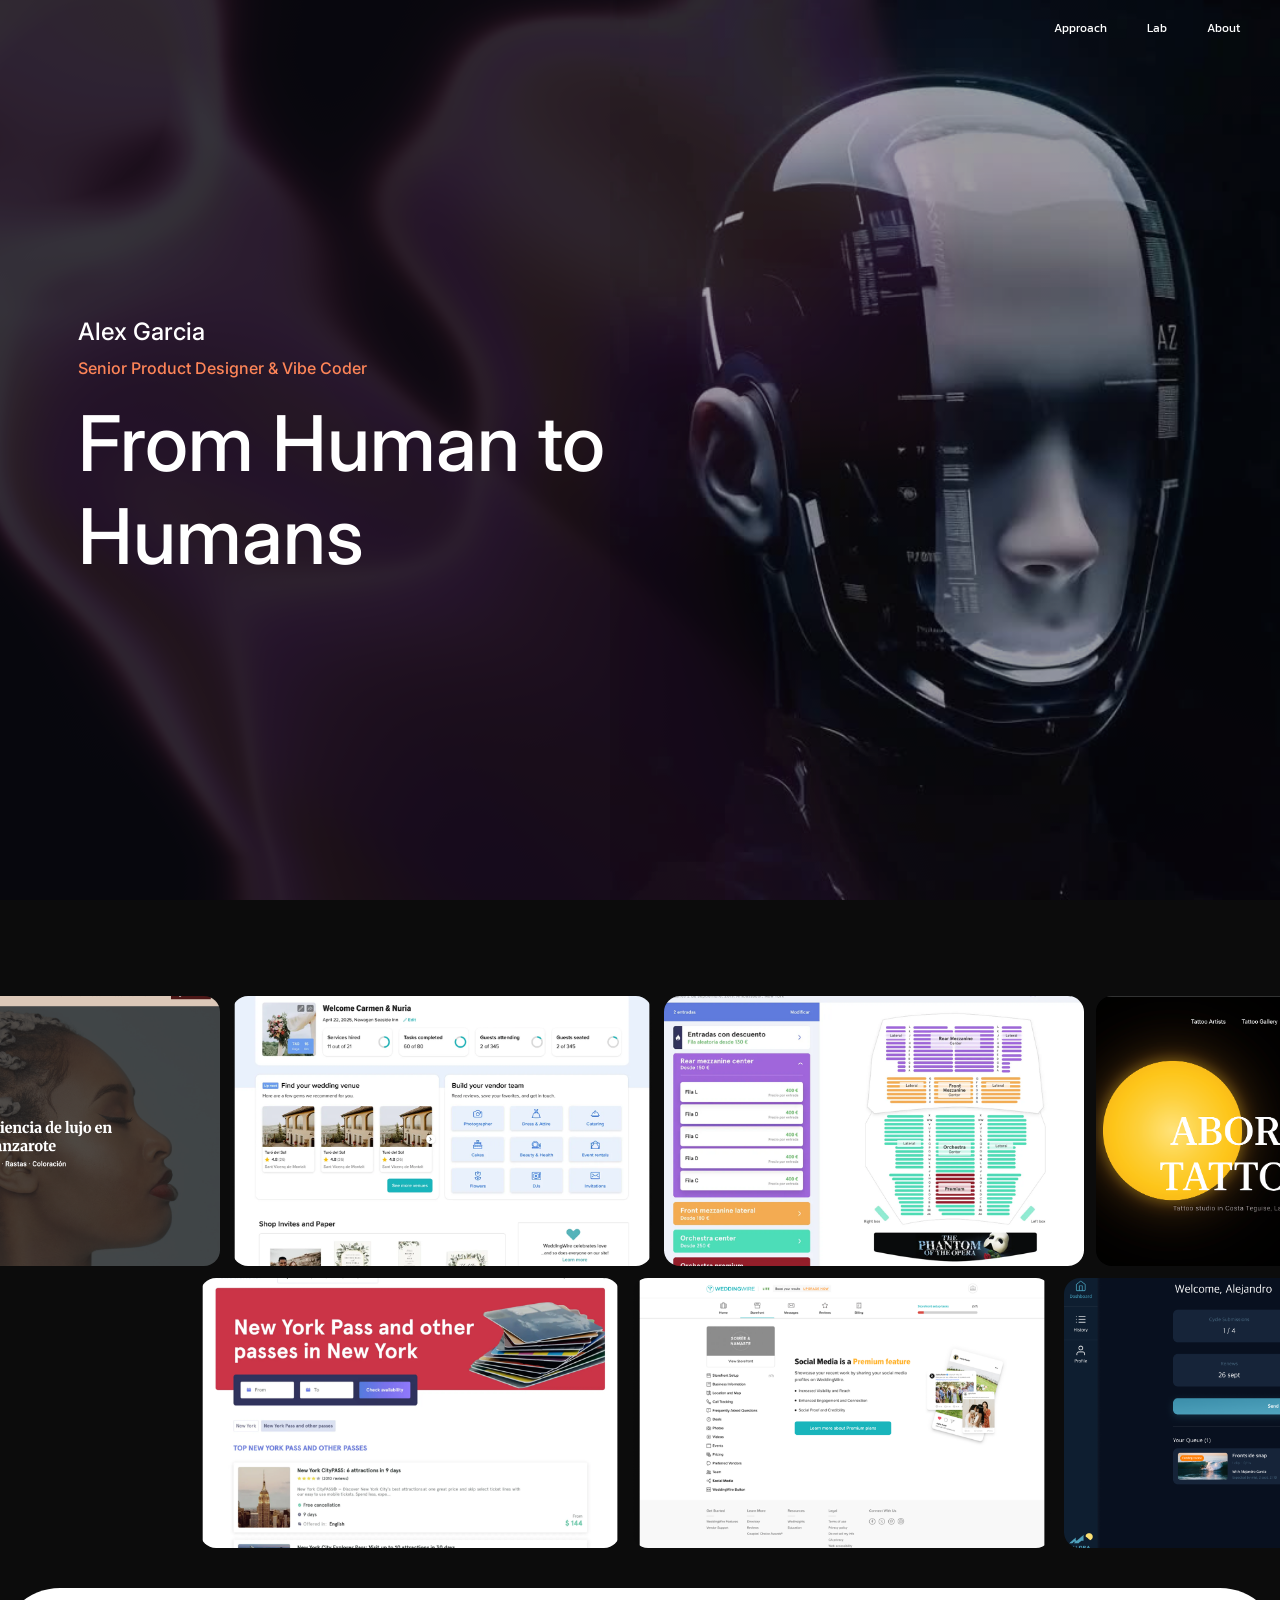
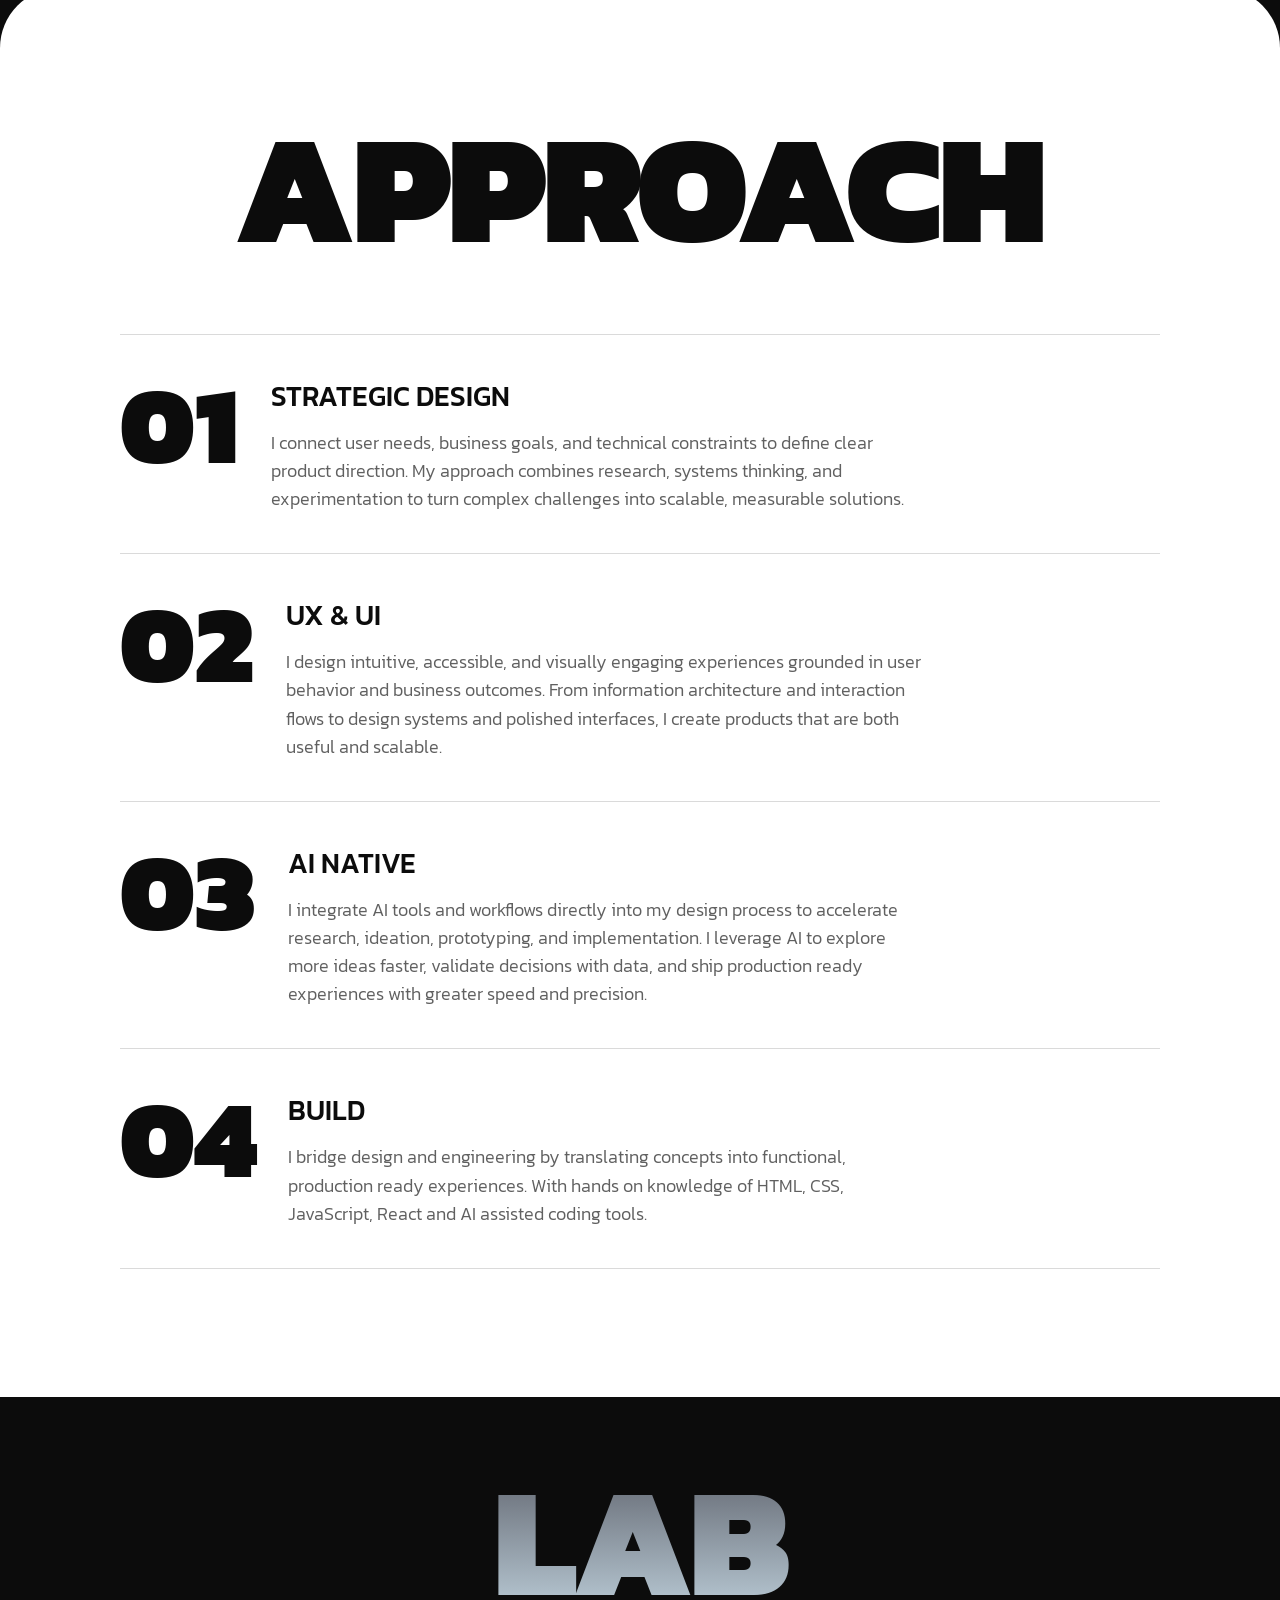
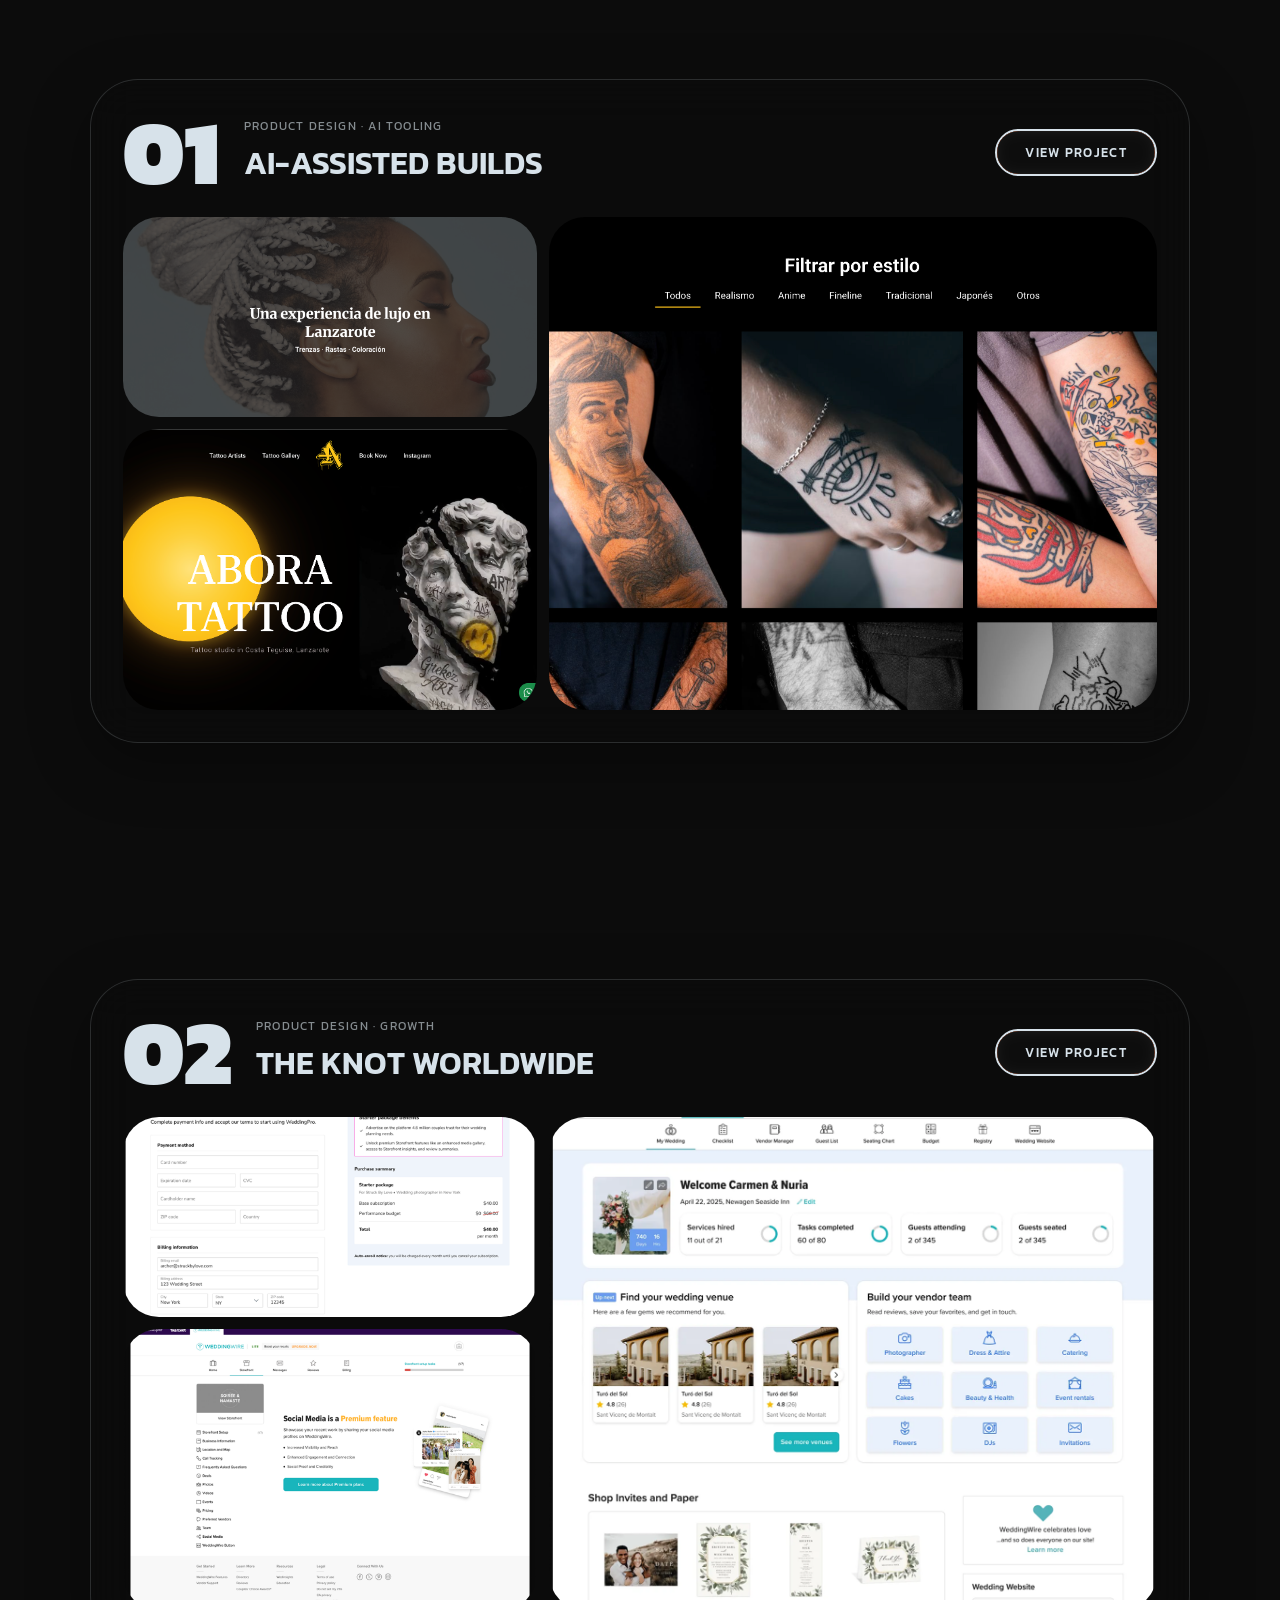
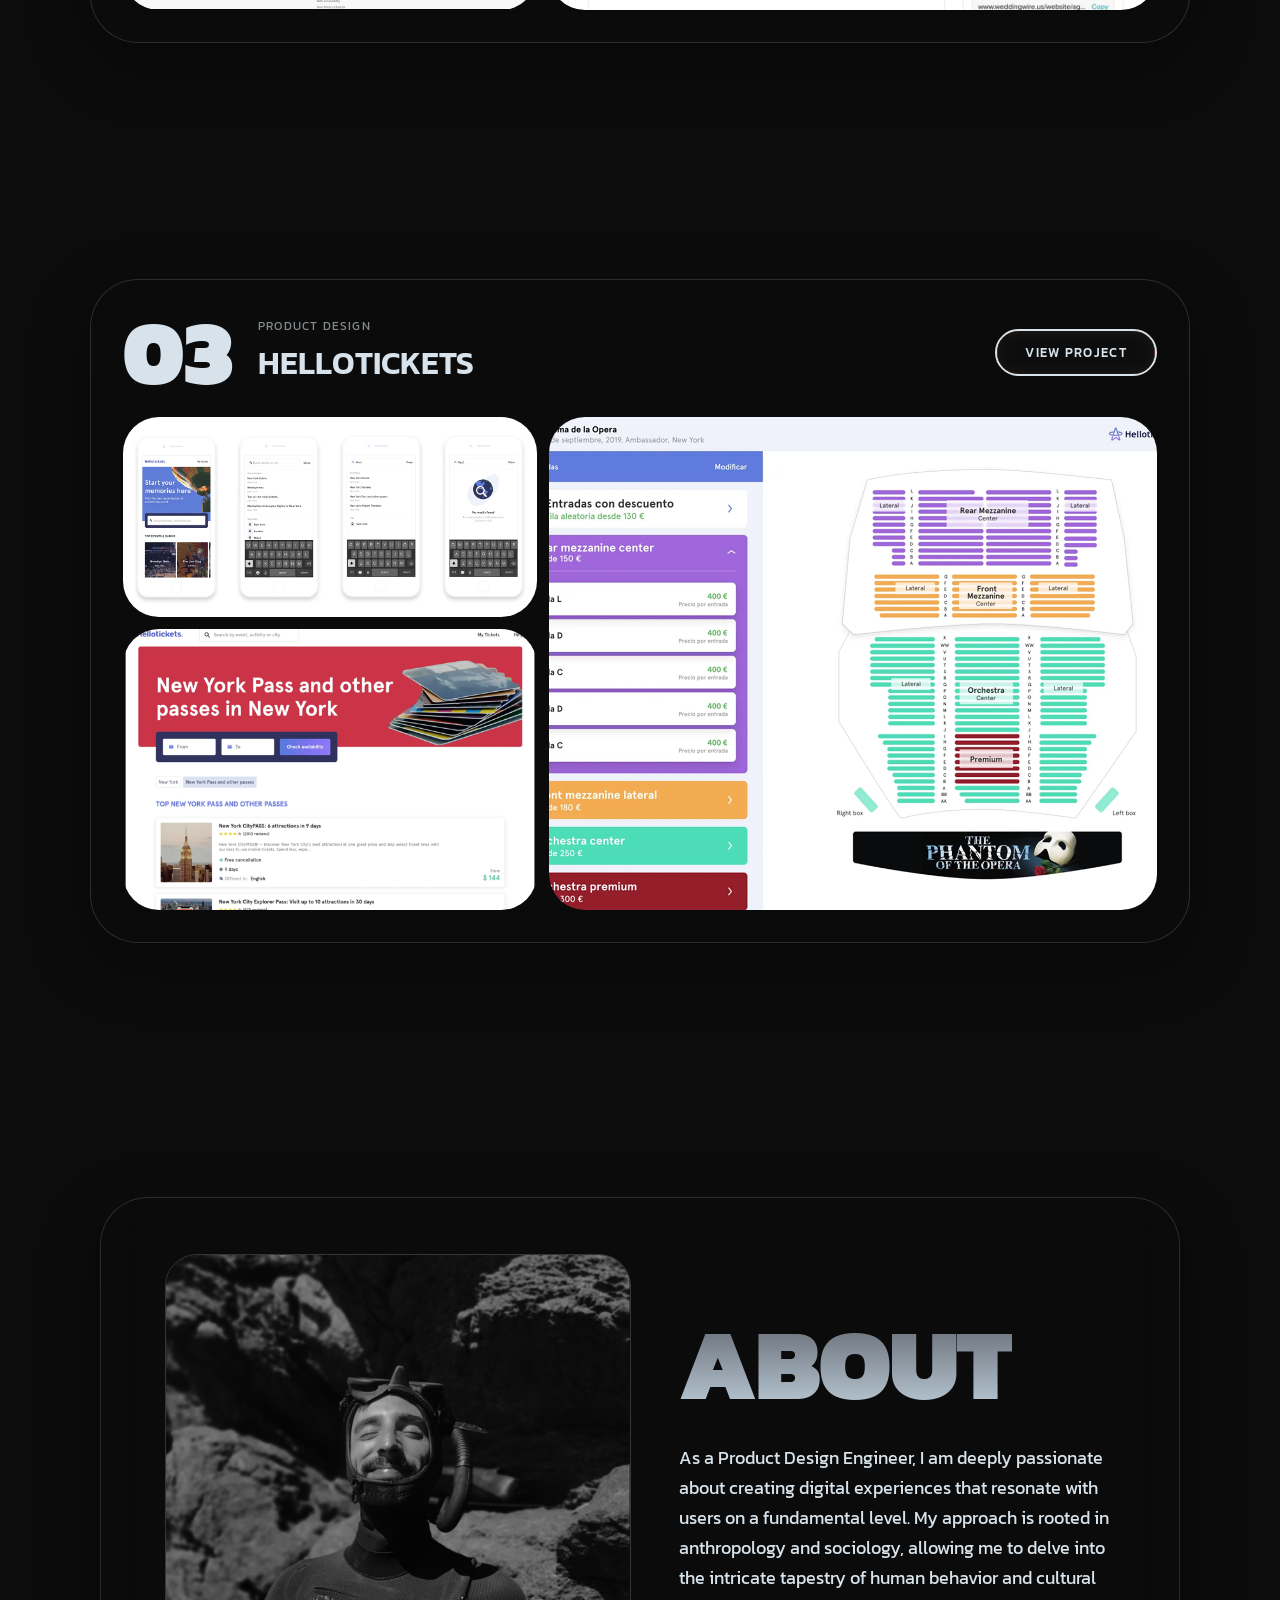
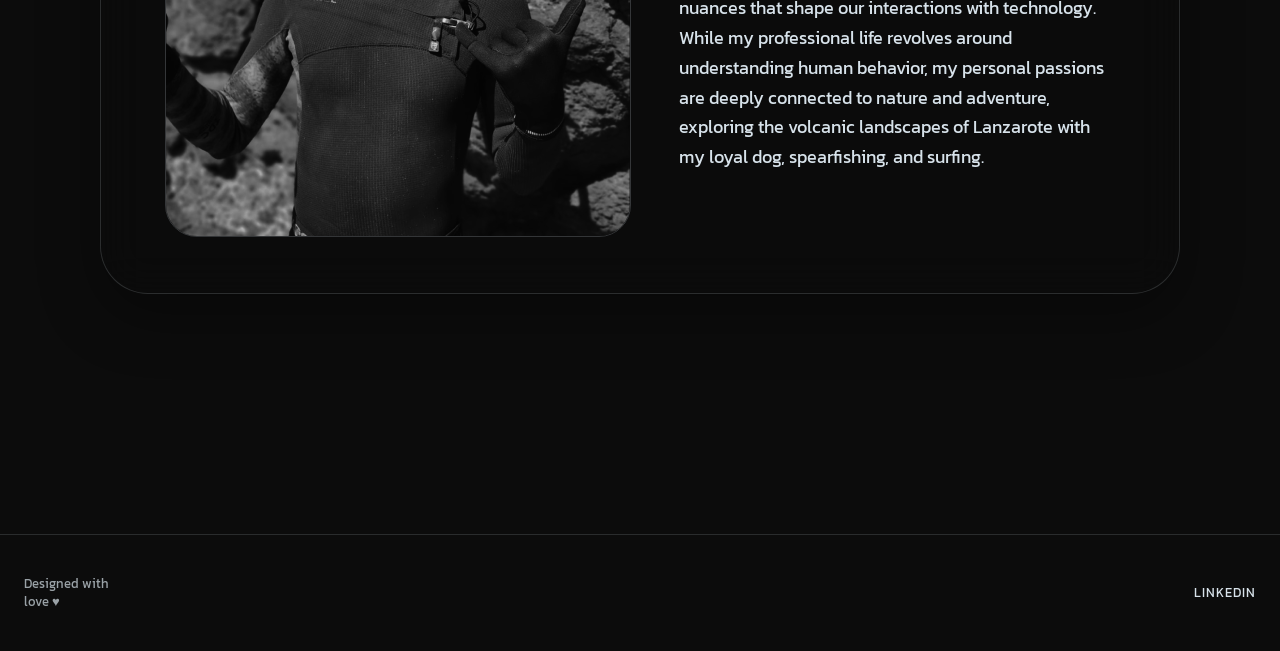
==== index.html @ 9b32d2a9 "Swap Alora dashboard image on AI-assisted builds Lab card The "AI-assisted builds" stacking card on " ====
<html>
  <head>
    <meta charset="UTF-8">
    <title>Portfolio Alex</title>
    <link rel="stylesheet" href="./css/style.css">
  </head>
  <body>
    <div id="particles-container" class="particles-container"></div>

    <nav class="nav-bar">
      <ul class="nav-bar-ul">
        <li><a href="#approach">Approach</a></li>
        <li><a href="#lab">Lab</a></li>
        <li><a href="#schedule">About</a></li>
      </ul>
    </nav>

    <header class="header">
      <div class="header-content">
        <h3 class="header-name">Alex Garcia</h3>
        <h3 class="header-role">Senior Product Designer & Vibe Coder</h3>
        <h1>From Human to Humans</h1>
      </div>
      <div class="header-visual">
        <video class="header-visual-video" muted playsinline preload="auto" fetchpriority="high" poster="./video/header-cursor-poster.jpg">
          <source src="./video/header-cursor-video.mp4" type="video/mp4">
        </video>
      </div>
      <div id="header-waves" class="header-waves"></div>
    </header>

    <!-- ============================================================
         Marquee — real project screenshots, scroll-driven
         ============================================================ -->
    <section class="pv-marquee">
      <div class="pv-marquee-row" data-marquee="right">
        <div class="pv-marquee-tile"><img src="./img/ai-trenzas-kg.png" alt="AI-assisted builds — Trenzas KG" loading="lazy"></div>
        <div class="pv-marquee-tile"><img src="./img/tkw-weddingwire-dashboard.png" alt="The Knot Worldwide — WeddingWire dashboard" loading="lazy"></div>
        <div class="pv-marquee-tile"><img src="./img/ht-seat-map.png" alt="Hellotickets — seat map" loading="lazy"></div>
        <div class="pv-marquee-tile"><img src="./img/ai-abora-tattoo.png" alt="AI-assisted builds — Abora Tattoo" loading="lazy"></div>
        <div class="pv-marquee-tile"><img src="./img/tkw-weddingpro-checkout.png" alt="The Knot Worldwide — WeddingPro checkout" loading="lazy"></div>
        <div class="pv-marquee-tile"><img src="./img/ht-app-search-flow.png" alt="Hellotickets — app search flow" loading="lazy"></div>
        <div class="pv-marquee-tile"><img src="./img/ai-alora-dashboard.png" alt="AI-assisted builds — Alora dashboard" loading="lazy"></div>
        <div class="pv-marquee-tile"><img src="./img/tkw-weddingwire-storefront.png" alt="The Knot Worldwide — WeddingWire storefront" loading="lazy"></div>
        <div class="pv-marquee-tile"><img src="./img/ht-ny-pass-page.png" alt="Hellotickets — New York Pass page" loading="lazy"></div>
        <div class="pv-marquee-tile"><img src="./img/ai-trenzas-kg.png" alt="AI-assisted builds — Trenzas KG" loading="lazy"></div>
        <div class="pv-marquee-tile"><img src="./img/tkw-weddingwire-dashboard.png" alt="The Knot Worldwide — WeddingWire dashboard" loading="lazy"></div>
        <div class="pv-marquee-tile"><img src="./img/ht-seat-map.png" alt="Hellotickets — seat map" loading="lazy"></div>
        <div class="pv-marquee-tile"><img src="./img/ai-abora-tattoo.png" alt="AI-assisted builds — Abora Tattoo" loading="lazy"></div>
        <div class="pv-marquee-tile"><img src="./img/tkw-weddingpro-checkout.png" alt="The Knot Worldwide — WeddingPro checkout" loading="lazy"></div>
        <div class="pv-marquee-tile"><img src="./img/ht-app-search-flow.png" alt="Hellotickets — app search flow" loading="lazy"></div>
        <div class="pv-marquee-tile"><img src="./img/ai-alora-dashboard.png" alt="AI-assisted builds — Alora dashboard" loading="lazy"></div>
        <div class="pv-marquee-tile"><img src="./img/tkw-weddingwire-storefront.png" alt="The Knot Worldwide — WeddingWire storefront" loading="lazy"></div>
        <div class="pv-marquee-tile"><img src="./img/ht-ny-pass-page.png" alt="Hellotickets — New York Pass page" loading="lazy"></div>
      </div>

      <div class="pv-marquee-row" data-marquee="left">
        <div class="pv-marquee-tile"><img src="./img/ht-ny-pass-page.png" alt="Hellotickets — New York Pass page" loading="lazy"></div>
        <div class="pv-marquee-tile"><img src="./img/tkw-weddingwire-storefront.png" alt="The Knot Worldwide — WeddingWire storefront" loading="lazy"></div>
        <div class="pv-marquee-tile"><img src="./img/ai-alora-dashboard.png" alt="AI-assisted builds — Alora dashboard" loading="lazy"></div>
        <div class="pv-marquee-tile"><img src="./img/ht-app-search-flow.png" alt="Hellotickets — app search flow" loading="lazy"></div>
        <div class="pv-marquee-tile"><img src="./img/tkw-weddingpro-checkout.png" alt="The Knot Worldwide — WeddingPro checkout" loading="lazy"></div>
        <div class="pv-marquee-tile"><img src="./img/ai-abora-tattoo.png" alt="AI-assisted builds — Abora Tattoo" loading="lazy"></div>
        <div class="pv-marquee-tile"><img src="./img/ht-seat-map.png" alt="Hellotickets — seat map" loading="lazy"></div>
        <div class="pv-marquee-tile"><img src="./img/tkw-weddingwire-dashboard.png" alt="The Knot Worldwide — WeddingWire dashboard" loading="lazy"></div>
        <div class="pv-marquee-tile"><img src="./img/ai-trenzas-kg.png" alt="AI-assisted builds — Trenzas KG" loading="lazy"></div>
        <div class="pv-marquee-tile"><img src="./img/ht-ny-pass-page.png" alt="Hellotickets — New York Pass page" loading="lazy"></div>
        <div class="pv-marquee-tile"><img src="./img/tkw-weddingwire-storefront.png" alt="The Knot Worldwide — WeddingWire storefront" loading="lazy"></div>
        <div class="pv-marquee-tile"><img src="./img/ai-alora-dashboard.png" alt="AI-assisted builds — Alora dashboard" loading="lazy"></div>
        <div class="pv-marquee-tile"><img src="./img/ht-app-search-flow.png" alt="Hellotickets — app search flow" loading="lazy"></div>
        <div class="pv-marquee-tile"><img src="./img/tkw-weddingpro-checkout.png" alt="The Knot Worldwide — WeddingPro checkout" loading="lazy"></div>
        <div class="pv-marquee-tile"><img src="./img/ai-abora-tattoo.png" alt="AI-assisted builds — Abora Tattoo" loading="lazy"></div>
        <div class="pv-marquee-tile"><img src="./img/ht-seat-map.png" alt="Hellotickets — seat map" loading="lazy"></div>
        <div class="pv-marquee-tile"><img src="./img/tkw-weddingwire-dashboard.png" alt="The Knot Worldwide — WeddingWire dashboard" loading="lazy"></div>
        <div class="pv-marquee-tile"><img src="./img/ai-trenzas-kg.png" alt="AI-assisted builds — Trenzas KG" loading="lazy"></div>
      </div>
    </section>

    <!-- ============================================================
         Services — Approach, reformatted
         ============================================================ -->
    <section id="approach" class="pv-services">
      <h2 class="pv-services-heading pv-reveal">Approach</h2>

      <div class="pv-services-list">
        <div class="pv-service-item pv-reveal" style="--pv-delay:0s">
          <span class="pv-service-number">01</span>
          <div class="pv-service-body">
            <h3>Strategic design</h3>
            <p>I connect user needs, business goals, and technical constraints to define clear product direction. My approach combines research, systems thinking, and experimentation to turn complex challenges into scalable, measurable solutions.</p>
          </div>
        </div>

        <div class="pv-service-item pv-reveal" style="--pv-delay:0.1s">
          <span class="pv-service-number">02</span>
          <div class="pv-service-body">
            <h3>UX &amp; UI</h3>
            <p>I design intuitive, accessible, and visually engaging experiences grounded in user behavior and business outcomes. From information architecture and interaction flows to design systems and polished interfaces, I create products that are both useful and scalable.</p>
          </div>
        </div>

        <div class="pv-service-item pv-reveal" style="--pv-delay:0.2s">
          <span class="pv-service-number">03</span>
          <div class="pv-service-body">
            <h3>AI native</h3>
            <p>I integrate AI tools and workflows directly into my design process to accelerate research, ideation, prototyping, and implementation. I leverage AI to explore more ideas faster, validate decisions with data, and ship production ready experiences with greater speed and precision.</p>
          </div>
        </div>

        <div class="pv-service-item pv-reveal" style="--pv-delay:0.3s">
          <span class="pv-service-number">04</span>
          <div class="pv-service-body">
            <h3>Build</h3>
            <p>I bridge design and engineering by translating concepts into functional, production ready experiences. With hands on knowledge of HTML, CSS, JavaScript, React and AI assisted coding tools.</p>
          </div>
        </div>
      </div>
    </section>

    <!-- ============================================================
         Projects — Lab, sticky stacking cards
         ============================================================ -->
    <section id="lab" class="pv-projects">
      <h2 class="pv-projects-heading pv-reveal">Lab</h2>

      <div class="pv-stack">
        <div class="pv-stack-wrap">
          <div class="pv-stack-card">
            <div class="pv-stack-top">
              <span class="pv-stack-number">01</span>
              <div class="pv-stack-meta">
                <span class="pv-stack-category">Product design · AI tooling</span>
                <h3 class="pv-stack-name">AI-assisted builds</h3>
              </div>
              <a href="./proyecto-ai-assisted-builds.html" class="pv-ghost-btn">View project</a>
            </div>
            <div class="pv-stack-grid">
              <div class="pv-stack-col-1">
                <img src="./img/ai-trenzas-kg.png" alt="Trenzas KG">
                <img src="./img/ai-abora-tattoo.png" alt="Abora Tattoo">
              </div>
              <div class="pv-stack-col-2">
                <img src="./img/ai-abora-gallery-filter.png" alt="Abora Tattoo gallery filter">
              </div>
            </div>
          </div>
        </div>

        <div class="pv-stack-wrap">
          <div class="pv-stack-card">
            <div class="pv-stack-top">
              <span class="pv-stack-number">02</span>
              <div class="pv-stack-meta">
                <span class="pv-stack-category">Product design · Growth</span>
                <h3 class="pv-stack-name">The Knot Worldwide</h3>
              </div>
              <a href="./proyecto-the-knot-worldwide.html" class="pv-ghost-btn">View project</a>
            </div>
            <div class="pv-stack-grid">
              <div class="pv-stack-col-1">
                <img src="./img/tkw-weddingpro-checkout.png" alt="WeddingPro Starter package checkout">
                <img src="./img/tkw-weddingwire-storefront.png" alt="WeddingWire storefront premium upsell">
              </div>
              <div class="pv-stack-col-2">
                <img src="./img/tkw-weddingwire-dashboard.png" alt="WeddingWire couple dashboard">
              </div>
            </div>
          </div>
        </div>

        <div class="pv-stack-wrap">
          <div class="pv-stack-card">
            <div class="pv-stack-top">
              <span class="pv-stack-number">03</span>
              <div class="pv-stack-meta">
                <span class="pv-stack-category">Product design</span>
                <h3 class="pv-stack-name">Hellotickets</h3>
              </div>
              <a href="#" class="pv-ghost-btn">View project</a>
            </div>
            <div class="pv-stack-grid">
              <div class="pv-stack-col-1">
                <img src="./img/ht-app-search-flow.png" alt="Hellotickets app search flow">
                <img src="./img/ht-ny-pass-page.png" alt="New York Pass and other passes page">
              </div>
              <div class="pv-stack-col-2">
                <img src="./img/ht-seat-map.png" alt="Hellotickets seat map and ticket selection">
              </div>
            </div>
          </div>
        </div>
      </div>
    </section>

    <!-- ============================================================
         About — real bio, restyled
         ============================================================ -->
    <section id="schedule" class="pv-about">
      <div class="pv-about-inner">
        <div class="pv-about-card pv-reveal">
          <div class="pv-about-photo-wrap">
            <img src="./img/alex-about-photo.png" alt="Alex spearfishing off the coast of Lanzarote" class="pv-about-photo">
          </div>

          <div class="pv-about-content">
            <h2 class="pv-about-heading">About</h2>

            <p class="pv-about-text">As a Product Design Engineer, I am deeply passionate about creating digital experiences that resonate with users on a fundamental level. My approach is rooted in anthropology and sociology, allowing me to delve into the intricate tapestry of human behavior and cultural nuances that shape our interactions with technology. While my professional life revolves around understanding human behavior, my personal passions are deeply connected to nature and adventure, exploring the volcanic landscapes of Lanzarote with my loyal dog, spearfishing, and surfing.</p>
          </div>
        </div>
      </div>
    </section>

    <footer class="pv-footer">
      <p class="pv-footer-signature">Designed with<br>love &hearts;</p>
      <a href="#" class="pv-footer-link" target="_blank" rel="noopener noreferrer">Linkedin</a>
    </footer>

    <script src="./js/liquid-film.js"></script>
    <script src="./js/liquid-carve-button.js"></script>
    <script src="./js/header-cursor-video.js"></script>
    <script src="./js/main.js"></script>
  </body>
</html>
---- css/style.css ----
@import url('https://fonts.googleapis.com/css?family=Roboto+Condensed:700|Roboto:100,300,700|Playfair+Display:700,700i');
@import url('https://fonts.googleapis.com/css2?family=Kanit:wght@300;400;500;600;700;800;900&display=swap');
@import url('https://fonts.googleapis.com/css2?family=Inter:wght@400;500;600;700&display=swap');

/* ============================================================
   Base reset
   ============================================================ */
* {
  box-sizing: border-box;
}

body {
  margin: 0;
  background-color: #0C0C0C;
  color: #FFF;
  font-family: 'Kanit', 'Roboto', sans-serif;
}

/* ============================================================
   Shared with the real site: nav bar, header, particles
   (copied as-is so this experiment looks consistent, but lives
   entirely in its own file — editing this never touches the
   real site's css/style.css)
   ============================================================ */
.nav-bar {
  position: fixed;
  top: 0;
  left: 0;
  width: 100%;
  z-index: 10;
  background-color: transparent;
  padding-top: 14px;
  padding-bottom: 14px;
  transition: background-color 0.3s ease, backdrop-filter 0.3s ease;
}

/* Floats transparently over the header; once the page is scrolled
   past the top, main.js adds this class so the bar gets a solid
   (blurred) backing to stay readable over whatever section/content
   is now behind it. */
.nav-bar.is-scrolled {
  background-color: rgba(1, 1, 1, 0.82);
  backdrop-filter: blur(14px);
  -webkit-backdrop-filter: blur(14px);
}

.nav-bar a {
  color: white;
  text-decoration: none;
  font-size: 12px;
  display: inline-block;
  transition: transform 0.2s ease;
}

.nav-bar a:hover {
  transform: scale(1.2);
}

.nav-bar-ul li {
  list-style: none;
  text-align: center;
}

.nav-bar-ul {
  display: flex;
  justify-content: flex-end;
  align-items: center;
  gap: 40px;
  padding-right: 40px;
  margin: 0;
}

/* ------------------------------------------------------------
   Header — matches the Figma reference (node 3359:164, frame
   "Desktop - 37", 1440x1024): a flush, full-height video bleeds
   off the right edge (no card, no border, no radius) and the
   copy block sits absolutely positioned at the frame's exact
   coordinates (left: 78px, vertically centered). The Liquid
   Film shader keeps animating underneath (fixed, z-index -1)
   but stays hidden behind the header's flat background — it's
   still visible once you scroll past the header.
   ------------------------------------------------------------ */
.header {
  position: relative;
  overflow: hidden;
  min-height: 100vh;
  background-color: #03040A;
}

.header-content {
  position: absolute;
  z-index: 3;
  left: 24px;
  top: 50%;
  transform: translateY(-50%);
  width: min(600px, calc(100% - 48px));
}

@media (min-width: 700px) {
  .header-content {
    left: 60px;
    width: min(600px, calc(100% - 120px));
  }
}

@media (min-width: 1100px) {
  .header-content {
    left: 78px;
    width: 600px;
  }
}

.header-name {
  margin: 0;
  font-family: Inter, 'Kanit', sans-serif;
  font-size: 24px;
  font-weight: 500;
  color: #FFF;
}

.header-role {
  margin: 12px 0 0;
  font-family: Inter, 'Kanit', sans-serif;
  font-size: 16px;
  font-weight: 500;
  color: #FE8558;
}

.header h1 {
  margin: 19px 0 0;
  color: #FFF;
  font-family: Inter, 'Kanit', sans-serif;
  font-size: clamp(32px, 6vw, 80px);
  font-weight: 500;
  line-height: normal;
  width: 100%;
}

/* ------------------------------------------------------------
   Header visual: a full-bleed, full-height video whose frame
   scrubs based on cursor position (ported from the Trenzas KG
   header effect). Flush to the top-right corner, no frame —
   its width follows height via the clip's native aspect ratio
   (560:752, same ratio as the Figma placeholder's 762:1024).
   ------------------------------------------------------------ */
.header-visual {
  position: absolute;
  z-index: 1;
  top: 0;
  right: 0;
  height: 100%;
  aspect-ratio: 560 / 752;
  overflow: hidden;
}

@media (max-width: 899px) {
  .header-visual {
    display: none;
  }
}

.header-visual-video {
  width: 100%;
  height: 100%;
  object-fit: cover;
  display: block;
  opacity: 0.6;
}

/* A second, independent Liquid Film instance (same shader, mounted
   again by liquid-film.js — see mount()/boot()), layered ABOVE the
   video but below the header text, dimmed and purely ambient (no
   cursor reactivity, see the `hover: 0` override in liquid-film.js)
   so it can't fight the video's own cursor-scrub effect or hurt
   text legibility. Desktop-only, matching .header-visual's own
   breakpoint — there's no video to layer over below 900px anyway. */
.header-waves {
  position: absolute;
  inset: 0;
  z-index: 2;
  opacity: 0.2;
  mix-blend-mode: screen;
  pointer-events: none;
}

@media (max-width: 899px) {
  .header-waves {
    display: none;
  }
}

.particles-container {
  position: fixed;
  top: 0;
  left: 0;
  width: 100%;
  height: 100%;
  z-index: -1;
  pointer-events: none;
  overflow: hidden;
}

/* ============================================================
   Reveal-on-scroll helper
   ============================================================ */
.pv-reveal {
  opacity: 0;
  transform: translate(var(--pv-x, 0), var(--pv-y, 24px));
  transition: opacity 0.7s cubic-bezier(0.25, 0.1, 0.25, 1), transform 0.7s cubic-bezier(0.25, 0.1, 0.25, 1);
  transition-delay: var(--pv-delay, 0s);
}

.pv-reveal.is-visible {
  opacity: 1;
  transform: translate(0, 0);
}

/* ============================================================
   Marquee section
   ============================================================ */
.pv-marquee {
  background-color: #0C0C0C;
  padding: 96px 0 40px;
  overflow: hidden;
}

.pv-marquee-row {
  display: flex;
  gap: 12px;
  margin-bottom: 12px;
  will-change: transform;
}

.pv-marquee-row:last-child {
  margin-bottom: 0;
}

.pv-marquee-tile {
  flex: 0 0 auto;
  width: 420px;
  height: 270px;
  border-radius: 16px;
  overflow: hidden;
}

.pv-marquee-tile img {
  width: 100%;
  height: 100%;
  object-fit: cover;
  display: block;
}

@media (max-width: 900px) {
  .pv-marquee-tile {
    width: 260px;
    height: 168px;
  }
}

/* ============================================================
   Services / Approach section
   ============================================================ */
.pv-services {
  background-color: #FFFFFF;
  color: #0C0C0C;
  border-radius: 48px 48px 0 0;
  padding: 100px 24px;
}

@media (min-width: 900px) {
  .pv-services {
    border-radius: 60px 60px 0 0;
    padding: 128px 60px;
  }
}

.pv-services-heading {
  font-weight: 900;
  text-transform: uppercase;
  text-align: center;
  line-height: 0.95;
  letter-spacing: -0.02em;
  font-size: clamp(3rem, 12vw, 160px);
  color: #0C0C0C;
  margin: 0 0 72px;
}

.pv-services-list {
  max-width: 1040px;
  margin: 0 auto;
}

.pv-service-item {
  display: flex;
  align-items: flex-start;
  gap: 32px;
  padding: 40px 0;
  border-top: 1px solid rgba(12, 12, 12, 0.15);
}

.pv-service-item:last-child {
  border-bottom: 1px solid rgba(12, 12, 12, 0.15);
}

.pv-service-number {
  flex: 0 0 auto;
  font-weight: 900;
  line-height: 0.9;
  font-size: clamp(3rem, 10vw, 110px);
  color: #0C0C0C;
}

.pv-service-body h3 {
  margin: 0 0 12px;
  font-weight: 500;
  text-transform: uppercase;
  font-size: clamp(1rem, 2.2vw, 1.8rem);
}

.pv-service-body p {
  margin: 0;
  max-width: 640px;
  font-weight: 300;
  line-height: 1.6;
  font-size: clamp(0.85rem, 1.6vw, 1.1rem);
  opacity: 0.65;
}

@media (max-width: 700px) {
  .pv-service-item { gap: 20px; }
}

/* ============================================================
   Projects / Lab section (sticky stacking cards)
   ============================================================ */
.pv-projects {
  position: relative;
  /* No background-color here (unlike the marquee above it): lets
     the Liquid Film shader (fixed, z-index -1) show through the
     gaps around the sticky stack cards, same technique as the
     About me section. The individual .pv-stack-card cards use the
     same glassmorphism treatment as .pv-about-card, so the shader
     shows through them too while the content stays legible. */
  border-radius: 48px 48px 0 0;
  margin-top: -40px;
  z-index: 2;
  padding: 100px 24px 60px;
}

@media (min-width: 900px) {
  .pv-projects {
    border-radius: 60px 60px 0 0;
    margin-top: -56px;
    padding: 128px 60px 100px;
  }
}

.pv-projects-heading {
  font-weight: 900;
  text-transform: uppercase;
  text-align: center;
  line-height: 0.95;
  letter-spacing: -0.02em;
  font-size: clamp(3rem, 12vw, 160px);
  margin: 0 0 64px;
  background: linear-gradient(180deg, #646973 0%, #BBCCD7 100%);
  -webkit-background-clip: text;
  background-clip: text;
  -webkit-text-fill-color: transparent;
  color: transparent;
}

.pv-stack {
  max-width: 1100px;
  margin: 0 auto;
}

.pv-stack-wrap {
  height: 100vh;
  display: flex;
  align-items: flex-start;
  justify-content: center;
}

.pv-stack-wrap:last-child {
  height: auto;
  padding-bottom: 10vh;
}

.pv-stack-card {
  position: sticky;
  top: 96px;
  width: 100%;
  border-radius: 32px;
  background: rgba(12, 12, 12, 0.38);
  border: 1px solid rgba(215, 226, 234, 0.16);
  backdrop-filter: blur(22px) saturate(140%);
  -webkit-backdrop-filter: blur(22px) saturate(140%);
  box-shadow: 0 20px 60px rgba(0, 0, 0, 0.35);
  padding: 24px;
  will-change: transform;
  transform-origin: top center;
}

@media (min-width: 900px) {
  .pv-stack-card {
    border-radius: 48px;
    padding: 32px;
  }
}

.pv-stack-top {
  display: flex;
  flex-wrap: wrap;
  align-items: center;
  gap: 16px 24px;
  margin-bottom: 24px;
}

.pv-stack-number {
  font-weight: 900;
  line-height: 0.9;
  font-size: clamp(2.5rem, 7vw, 90px);
  color: #D7E2EA;
}

.pv-stack-meta {
  flex: 1 1 auto;
  min-width: 160px;
}

.pv-stack-category {
  display: block;
  color: rgba(215, 226, 234, 0.6);
  text-transform: uppercase;
  letter-spacing: 0.1em;
  font-size: 12px;
  margin-bottom: 4px;
}

.pv-stack-name {
  margin: 0;
  color: #D7E2EA;
  font-weight: 600;
  text-transform: uppercase;
  font-size: clamp(1.2rem, 3vw, 2rem);
}

.pv-ghost-btn {
  flex: 0 0 auto;
  display: inline-flex;
  align-items: center;
  position: relative;
  overflow: hidden;
  border: 2px solid #D7E2EA;
  border-radius: 999px;
  color: #D7E2EA;
  text-decoration: none;
  text-transform: uppercase;
  letter-spacing: 0.1em;
  font-weight: 500;
  font-size: 13px;
  padding: 12px 28px;
}

/* Hover is now handled by liquid-carve-button.js (an orange "liquid"
   blob that carves through the pill, chasing the cursor), which
   replaces the old flat background-color hover wash. */

.pv-stack-grid {
  display: flex;
  gap: 12px;
}

.pv-stack-col-1 {
  flex: 0 0 40%;
  display: flex;
  flex-direction: column;
  gap: 12px;
}

.pv-stack-col-2 {
  flex: 1 1 60%;
}

.pv-stack-grid img {
  width: 100%;
  display: block;
  object-fit: cover;
  border-radius: 24px;
}

@media (min-width: 900px) {
  .pv-stack-grid img { border-radius: 36px; }
}

.pv-stack-col-1 img:first-child {
  height: clamp(110px, 16vw, 200px);
}

.pv-stack-col-1 img:last-child {
  height: clamp(140px, 22vw, 290px);
}

.pv-stack-col-2 img {
  /* Match col-1's actual rendered height (two stacked images + gap)
     explicitly, instead of height:100%. height:100% against an
     indefinite flex-item parent falls back to the image's own
     intrinsic aspect ratio, so a "squarer" screenshot inflates the
     whole row and leaves a gap under col-1's fixed-height images. */
  height: calc(clamp(110px, 16vw, 200px) + clamp(140px, 22vw, 290px) + 12px);
}

@media (max-width: 700px) {
  .pv-stack-grid { flex-direction: column; }
  .pv-stack-col-1 { flex-direction: row; }
  .pv-stack-col-2 img { height: auto; min-height: 220px; }
}

/* ============================================================
   About section
   ============================================================ */
.pv-about {
  /* No background-color here on purpose: the fixed, full-viewport
     #particles-container (z-index:-1) sits behind every section, so
     leaving this transparent lets the same particle animation used
     in the header show through here too, instead of the 4 static
     "blob" decorations this section used to paint over it. */
  position: relative;
  min-height: 100vh;
  display: flex;
  flex-direction: column;
  align-items: center;
  /* Centered (was flex-start + a sticky inner wrap pinned near the
     top): the card now simply sits in the middle of the space
     between the Lab section above and the footer below, instead of
     being pinned to a fixed scroll offset. */
  justify-content: center;
  text-align: center;
  /* Extra bottom padding so the card sits with noticeably more
     breathing room above the footer than above (it's no longer
     perfectly centered — more weight toward the top). */
  padding: 64px 24px 240px;
  overflow: hidden;
}

.pv-about-inner {
  width: 100%;
  display: flex;
  flex-direction: column;
  align-items: center;
  text-align: center;
}

/* Glassmorphism card: a translucent, blurred panel that sits over
   the Liquid Film background so the animation stays visible (and
   keeps drifting) through it, while the blur + subtle dark tint
   keep the text readable on top of it. */
.pv-about-card {
  position: relative;
  width: 100%;
  max-width: 760px;
  display: flex;
  flex-direction: column;
  align-items: center;
  gap: 32px;
  padding: 40px 28px;
  border-radius: 32px;
  background: rgba(12, 12, 12, 0.38);
  border: 1px solid rgba(215, 226, 234, 0.16);
  backdrop-filter: blur(22px) saturate(140%);
  -webkit-backdrop-filter: blur(22px) saturate(140%);
  box-shadow: 0 20px 60px rgba(0, 0, 0, 0.35);
}

@media (min-width: 700px) {
  .pv-about-card {
    max-width: 900px;
    padding: 48px;
  }
}

@media (min-width: 900px) {
  .pv-about-card {
    padding: 56px 64px;
    border-radius: 48px;
  }
}

/* Only from here is there reliably enough width for the photo to
   stretch to the full height of the title+text column and keep its
   4:5 aspect ratio without squeezing the text into a narrow column
   (verified: breaks below ~1100px). */
@media (min-width: 1100px) {
  .pv-about-card {
    max-width: 1080px;
    flex-direction: row;
    align-items: stretch;
    text-align: left;
    gap: 48px;
  }
}

.pv-about-photo-wrap {
  flex: 0 0 auto;
  width: 160px;
  aspect-ratio: 4 / 5;
  border-radius: 24px;
  overflow: hidden;
  border: 1px solid rgba(215, 226, 234, 0.2);
}

@media (min-width: 700px) {
  .pv-about-photo-wrap {
    width: 220px;
    border-radius: 32px;
  }
}

@media (min-width: 1100px) {
  .pv-about-photo-wrap {
    /* No fixed width here: the flex item stretches to the height
       of the title+text column (sibling), and aspect-ratio (4/5,
       set in the base rule above) derives the width from that
       height, so the photo stays proportional at any text length. */
    width: auto;
    height: auto;
  }
}

.pv-about-photo {
  width: 100%;
  height: 100%;
  object-fit: cover;
  display: block;
}

.pv-about-content {
  display: flex;
  flex-direction: column;
  align-items: center;
  /* Centers the heading+paragraph block vertically within its own
     box. In the stacked mobile/tablet layout this box is exactly
     as tall as its content, so it's a no-op there; in the 1100px+
     row layout the box is stretched to match the photo's height,
     so this is what actually centers the text against the photo. */
  justify-content: center;
  text-align: center;
  min-width: 0;
}

@media (min-width: 700px) {
  .pv-about-content {
    align-items: flex-start;
    text-align: left;
  }
}

.pv-about-heading {
  font-weight: 900;
  text-transform: uppercase;
  line-height: 0.95;
  letter-spacing: -0.02em;
  font-size: clamp(2.25rem, 8vw, 100px);
  margin: 0 0 32px;
  background: linear-gradient(180deg, #646973 0%, #BBCCD7 100%);
  -webkit-background-clip: text;
  background-clip: text;
  -webkit-text-fill-color: transparent;
  color: transparent;
}

.pv-about-text {
  max-width: 460px;
  width: 100%;
  color: #D7E2EA;
  font-weight: 400;
  line-height: 1.7;
  font-size: clamp(0.85rem, 1.6vw, 1.1rem);
  margin: 0;
}

.pv-contact-btn {
  display: inline-block;
  border-radius: 999px;
  padding: 16px 44px;
  background: linear-gradient(123deg, #18011F 7%, #B600A8 37%, #7621B0 72%, #BE4C00 100%);
  box-shadow: 0 4px 4px rgba(181, 1, 167, 0.25), 4px 4px 12px #7721B1 inset;
  outline: 2px solid #fff;
  outline-offset: -3px;
  color: #fff;
  font-family: 'Kanit', sans-serif;
  font-weight: 500;
  text-transform: uppercase;
  letter-spacing: 0.12em;
  font-size: 13px;
  text-decoration: none;
  transition: transform 0.2s ease, opacity 0.2s ease;
}

.pv-contact-btn:hover {
  transform: scale(1.04);
  opacity: 0.92;
}

/* ============================================================
   Footer
   ============================================================ */
.pv-footer {
  background-color: #0C0C0C;
  display: flex;
  align-items: center;
  justify-content: space-between;
  padding: 40px 24px;
  border-top: 1px solid rgba(215, 226, 234, 0.15);
}

.pv-footer-signature {
  margin: 0;
  font-size: 13px;
  line-height: 1.4;
  color: rgba(215, 226, 234, 0.7);
}

.pv-footer-link {
  color: #D7E2EA;
  text-decoration: none;
  font-size: 13px;
  text-transform: uppercase;
  letter-spacing: 0.08em;
}

.pv-footer-link:hover {
  text-decoration: underline;
}


/* ============================================================
   Project detail page (shared styles for every
   proyecto-*.html case study)
   ============================================================ */
.project-page {
  max-width: 1200px;
  margin: 0 auto;
  padding: 40px 60px 0;
  position: relative;
  z-index: 2;
}

.project-intro {
  max-width: 760px;
  margin: 40px 0 60px;
  font-family: 'Roboto', sans-serif;
  font-size: 32px;
  font-weight: 700;
  line-height: 1.3em;
  color: #FFF;
}

.project-hero {
  display: block;
  width: 100%;
  aspect-ratio: 3 / 1;
  object-fit: cover;
  border-radius: 24px;
  margin-bottom: 80px;
}

.placeholder-image {
  display: flex;
  align-items: center;
  justify-content: center;
  background: repeating-linear-gradient(
    135deg,
    rgba(255, 255, 255, 0.04),
    rgba(255, 255, 255, 0.04) 10px,
    rgba(255, 255, 255, 0.08) 10px,
    rgba(255, 255, 255, 0.08) 20px
  );
  border: 1px dashed rgba(255, 255, 255, 0.25);
  color: rgba(255, 255, 255, 0.5);
  font-size: 13px;
  text-align: center;
  padding: 12px;
}

.project-grid {
  display: grid;
  grid-template-columns: 1fr 1fr;
  gap: 100px 80px;
  margin-bottom: 100px;
}

.project-item {
  box-sizing: border-box;
  padding: 0;
  text-align: left;
}

.project-item-eyebrow {
  display: block;
  font-size: 13px;
  font-weight: 300;
  color: rgba(255, 255, 255, 0.5);
  margin-bottom: 8px;
}

.project-item-title {
  margin: 0 0 12px;
  font-size: 24px;
  font-weight: 700;
  color: #FFF;
}

.project-item-desc {
  margin: 0 0 24px;
  min-height: 4.8em;
  font-size: 14px;
  font-weight: 300;
  line-height: 1.6em;
  color: rgba(255, 255, 255, 0.7);
}

.project-item-preview {
  display: block;
  width: 100%;
  aspect-ratio: 1.5 / 1;
  object-fit: cover;
  border-radius: 16px;
  margin-bottom: 16px;
}

.project-item-more {
  display: block;
  text-align: right;
  font-size: 13px;
  font-weight: 700;
  color: #FE8457;
  text-decoration: none;
  transition: transform 0.2s ease;
}

.project-item-more:hover {
  transform: translateX(4px);
}

/* Modal de detalle de sub-proyecto */
.modal-overlay {
  display: none;
  position: fixed;
  inset: 0;
  background: rgba(0, 0, 0, 0.8);
  z-index: 100;
  justify-content: center;
  align-items: flex-start;
  padding: 60px 20px;
  overflow-y: auto;
}

.modal-overlay.is-open {
  display: flex;
}

.modal {
  background: #0A0A0A;
  border: 1px solid rgba(255, 255, 255, 0.08);
  border-radius: 24px;
  max-width: 960px;
  width: 100%;
  box-sizing: border-box;
  padding: 48px;
}

.modal-header {
  display: flex;
  justify-content: space-between;
  align-items: flex-start;
  gap: 24px;
}

.modal-title {
  margin: 0 0 8px;
  font-size: 26px;
  font-weight: 700;
  color: #FFF;
  text-align: left;
}

.modal-subtitle {
  margin: 0;
  max-width: 640px;
  font-size: 14px;
  font-weight: 300;
  line-height: 1.6em;
  color: rgba(255, 255, 255, 0.6);
  text-align: left;
}

.modal-close {
  flex-shrink: 0;
  cursor: pointer;
  background: none;
  font-family: inherit;
}

/* Visual style and hover are handled by .pv-ghost-btn and
   liquid-carve-button.js (same outlined pill + orange "liquid"
   blob used by the Lab section's "View project" CTAs), so the
   old flat background-color hover wash lives only in history. */

.modal-meta {
  display: flex;
  flex-wrap: wrap;
  align-items: center;
  gap: 32px;
  margin: 32px 0;
  padding-bottom: 24px;
  border-bottom: 1px solid rgba(255, 255, 255, 0.1);
  text-align: left;
}

.modal-meta-item {
  display: flex;
  flex-direction: column;
  gap: 6px;
}

.modal-meta-label {
  font-size: 11px;
  font-weight: 700;
  letter-spacing: 0.04em;
  text-transform: uppercase;
  color: rgba(255, 255, 255, 0.4);
}

.modal-meta-value {
  font-size: 13px;
  font-weight: 300;
  color: #FFF;
}

.modal-visit-link {
  margin-left: auto;
  font-size: 13px;
  font-weight: 700;
  color: #FE8457;
  text-decoration: none;
  transition: transform 0.2s ease;
}

.modal-visit-link:hover {
  transform: translateX(4px);
}

.modal-impact {
  display: flex;
  flex-wrap: wrap;
  justify-content: flex-start;
  align-items: center;
  gap: 32px;
  background: rgba(255, 255, 255, 0.04);
  border: 1px solid rgba(255, 255, 255, 0.08);
  border-radius: 16px;
  padding: 28px 32px;
  margin-bottom: 40px;
  box-sizing: border-box;
  text-align: left;
}

.modal-impact-text {
  margin: 0;
  flex: 1 1 320px;
  font-size: 14px;
  font-weight: 300;
  line-height: 1.6em;
  color: rgba(255, 255, 255, 0.85);
}

.modal-impact-stats {
  display: flex;
  gap: 40px;
}

.modal-impact-stat {
  display: flex;
  flex-direction: column;
  gap: 4px;
}

.modal-impact-stat-value {
  font-size: 22px;
  font-weight: 700;
  color: #FFF;
}

.modal-impact-stat-label {
  font-size: 11px;
  font-weight: 300;
  color: rgba(255, 255, 255, 0.5);
}

/* Módulo de proceso: explica visualmente un flujo de trabajo paso a paso */
.modal-process {
  background: rgba(255, 255, 255, 0.04);
  border: 1px solid rgba(255, 255, 255, 0.08);
  border-radius: 16px;
  padding: 32px;
  margin-bottom: 40px;
  box-sizing: border-box;
  text-align: left;
}

.modal-process-eyebrow {
  display: block;
  font-size: 11px;
  font-weight: 700;
  letter-spacing: 0.04em;
  text-transform: uppercase;
  color: rgba(255, 255, 255, 0.4);
  margin-bottom: 12px;
}

.modal-process-title {
  margin: 0 0 12px;
  font-size: 19px;
  font-weight: 700;
  color: #FFF;
}

.modal-process-intro {
  margin: 0;
  max-width: 640px;
  font-size: 13px;
  font-weight: 300;
  line-height: 1.6em;
  color: rgba(255, 255, 255, 0.7);
}

.modal-process-flow {
  display: grid;
  grid-template-columns: repeat(4, 1fr);
  gap: 16px;
  margin-top: 28px;
}

.modal-process-step {
  position: relative;
  background: rgba(255, 255, 255, 0.03);
  border: 1px solid rgba(255, 255, 255, 0.07);
  border-radius: 12px;
  padding: 20px 16px;
  box-sizing: border-box;
  transition: border-color 0.2s ease, transform 0.2s ease;
}

.modal-process-step:hover {
  border-color: rgba(254, 132, 87, 0.4);
  transform: translateY(-2px);
}

.modal-process-step-number {
  display: flex;
  align-items: center;
  justify-content: center;
  width: 22px;
  height: 22px;
  margin-bottom: 14px;
  border-radius: 50%;
  background-color: #FE8457;
  color: #030303;
  font-size: 11px;
  font-weight: 700;
}

.modal-process-step-icon {
  display: block;
  width: 22px;
  height: 22px;
  margin-bottom: 14px;
  color: #FE8457;
}

.modal-process-step-title {
  margin: 0 0 6px;
  font-size: 13px;
  font-weight: 700;
  color: #FFF;
}

.modal-process-step-desc {
  margin: 0;
  font-size: 12px;
  font-weight: 300;
  line-height: 1.5em;
  color: rgba(255, 255, 255, 0.55);
}

.modal-hero {
  width: 100%;
  aspect-ratio: 2.2 / 1;
  border-radius: 16px;
  margin-bottom: 40px;
  box-sizing: border-box;
}

img.modal-hero,
video.modal-hero {
  display: block;
  object-fit: cover;
}

.modal-body-grid {
  display: grid;
  grid-template-columns: 1.4fr 1fr;
  gap: 60px;
  margin-bottom: 48px;
  text-align: left;
}

.modal-body-left p {
  margin: 0 0 20px;
  font-size: 14px;
  font-weight: 300;
  line-height: 1.7em;
  color: rgba(255, 255, 255, 0.75);
}

.modal-body-left p:last-child {
  margin-bottom: 0;
}

.modal-body-left ul {
  margin: 0 0 20px;
  padding-left: 20px;
  font-size: 14px;
  font-weight: 300;
  line-height: 1.7em;
  color: rgba(255, 255, 255, 0.75);
}

.modal-body-left ul:last-child {
  margin-bottom: 0;
}

.modal-body-left li {
  margin-bottom: 8px;
}

.modal-body-left li:last-child {
  margin-bottom: 0;
}

.modal-body-right {
  display: flex;
  flex-direction: column;
  gap: 28px;
}

.modal-body-section-label {
  display: block;
  font-size: 11px;
  font-weight: 700;
  letter-spacing: 0.04em;
  text-transform: uppercase;
  color: rgba(255, 255, 255, 0.4);
  margin-bottom: 8px;
}

.modal-body-section p {
  margin: 0;
  font-size: 13px;
  font-weight: 300;
  line-height: 1.6em;
  color: rgba(255, 255, 255, 0.75);
}

.modal-gallery {
  display: flex;
  flex-direction: column;
  gap: 16px;
  margin-bottom: 48px;
  text-align: left;
}

.modal-gallery-image {
  width: 100%;
  aspect-ratio: 2.2 / 1;
  border-radius: 16px;
  box-sizing: border-box;
}

img.modal-gallery-image {
  display: block;
  object-fit: cover;
}

.modal-gallery-caption {
  margin: 12px 0 0;
  font-size: 12px;
  font-weight: 300;
  color: rgba(255, 255, 255, 0.45);
}

.modal-gallery-row {
  display: grid;
  grid-template-columns: 1fr 1fr;
  gap: 24px;
}

.modal-gallery-row .modal-gallery-image {
  aspect-ratio: 1.5 / 1;
}

/* Full-width product screenshots (e.g. the Freemium to Premium
   solution shots): the default 2.2/1 frame crops too aggressively
   for a near-square UI screenshot, so this keeps the same, gentler
   1.5/1 crop used in two-column rows, just at full width. */
.modal-gallery-image--tall {
  aspect-ratio: 1.5 / 1;
}

.modal-scaled {
  border-top: 1px solid rgba(255, 255, 255, 0.1);
  padding-top: 32px;
  text-align: left;
}

.modal-scaled-eyebrow {
  display: block;
  font-size: 11px;
  font-weight: 700;
  letter-spacing: 0.04em;
  text-transform: uppercase;
  color: rgba(255, 255, 255, 0.4);
  margin-bottom: 12px;
}

.modal-scaled-text {
  margin: 0;
  max-width: 820px;
  font-size: 14px;
  font-weight: 300;
  line-height: 1.7em;
  color: rgba(255, 255, 255, 0.75);
}

@media (max-width: 900px) {
  .project-page {
    padding: 24px 24px 0;
  }

  .project-intro {
    font-size: 24px;
  }

  .project-grid {
    grid-template-columns: 1fr;
    gap: 60px;
  }

  .modal-overlay {
    padding: 0;
    align-items: stretch;
  }

  .modal {
    border-radius: 0;
    min-height: 100vh;
    padding: 24px;
  }

  .modal-header {
    flex-direction: column;
  }

  .modal-close {
    align-self: flex-start;
  }

  .modal-visit-link {
    margin-left: 0;
  }

  .modal-impact {
    flex-direction: column;
    align-items: flex-start;
  }

  .modal-impact-text {
    max-width: 100%;
  }

  .modal-process {
    padding: 24px;
  }

  .modal-process-flow {
    grid-template-columns: repeat(2, 1fr);
  }

  .modal-body-grid {
    grid-template-columns: 1fr;
    gap: 32px;
  }

  .modal-gallery-row {
    grid-template-columns: 1fr;
  }
}
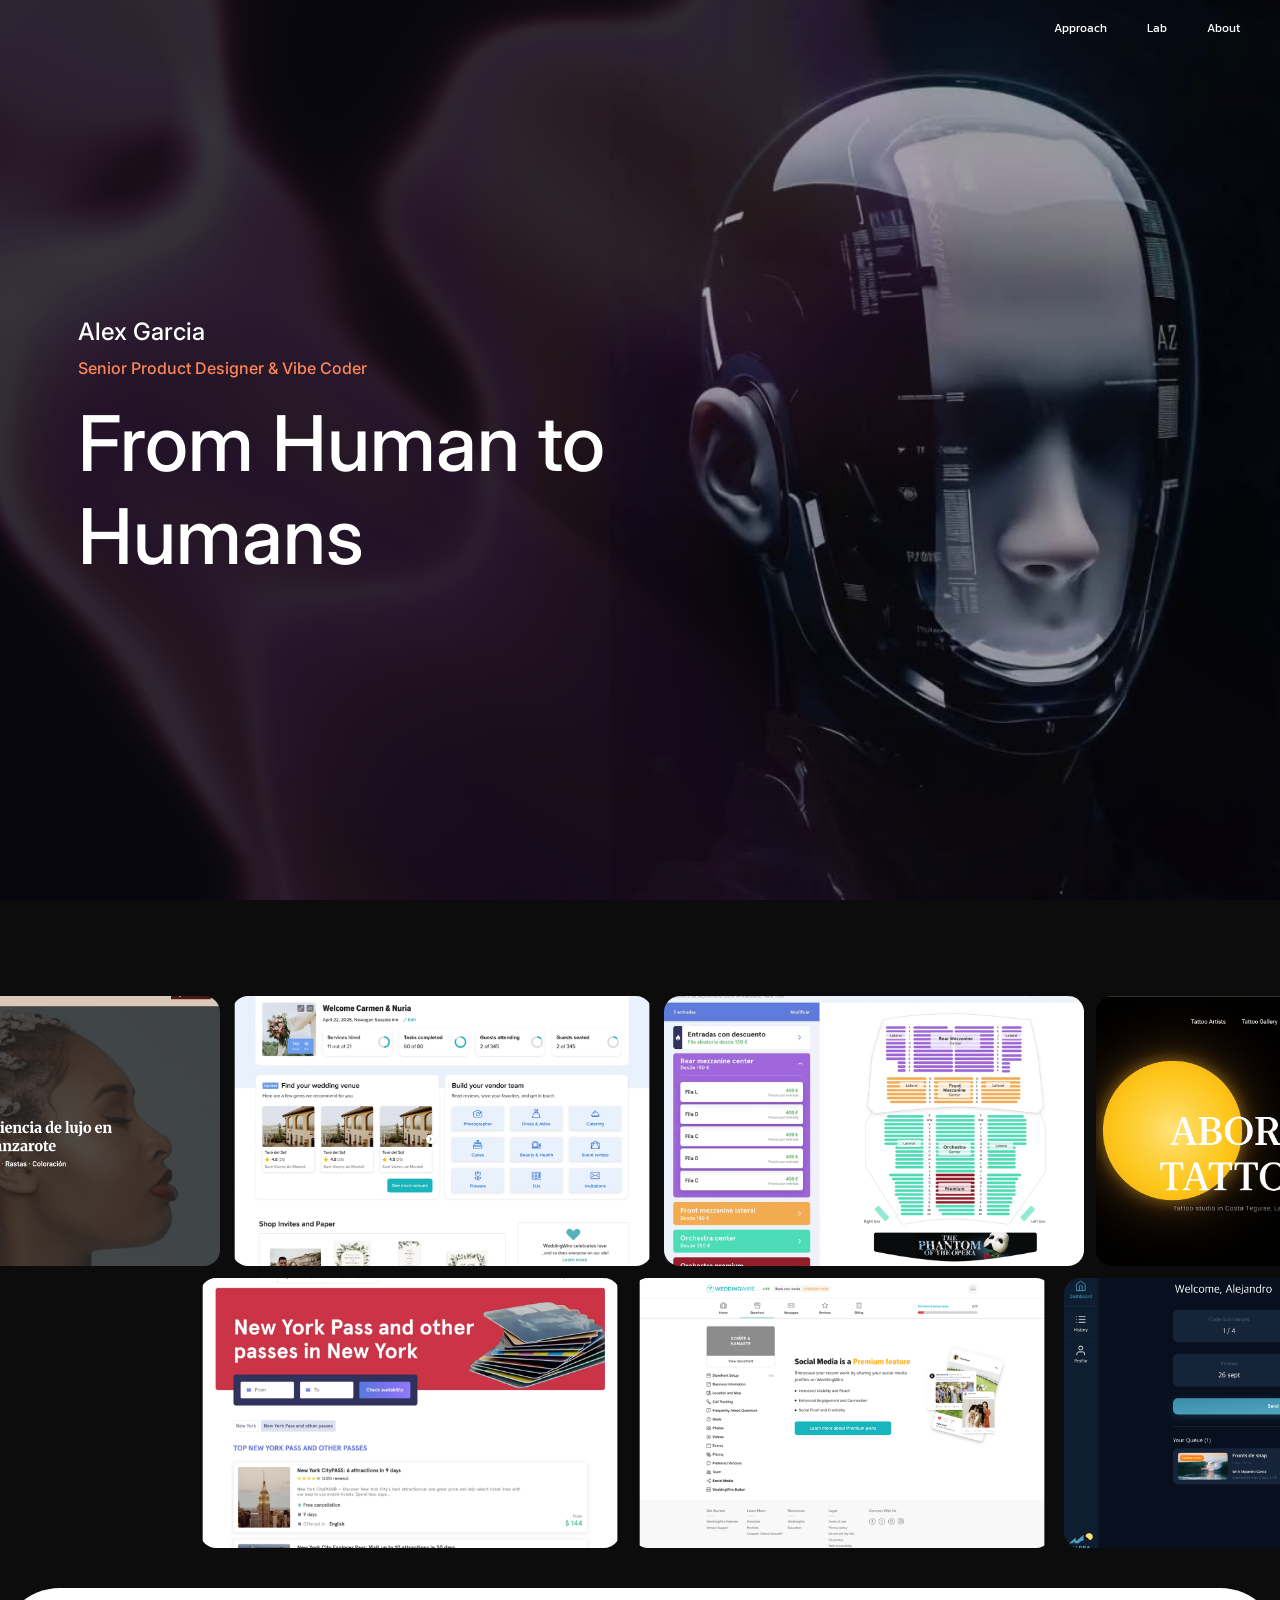
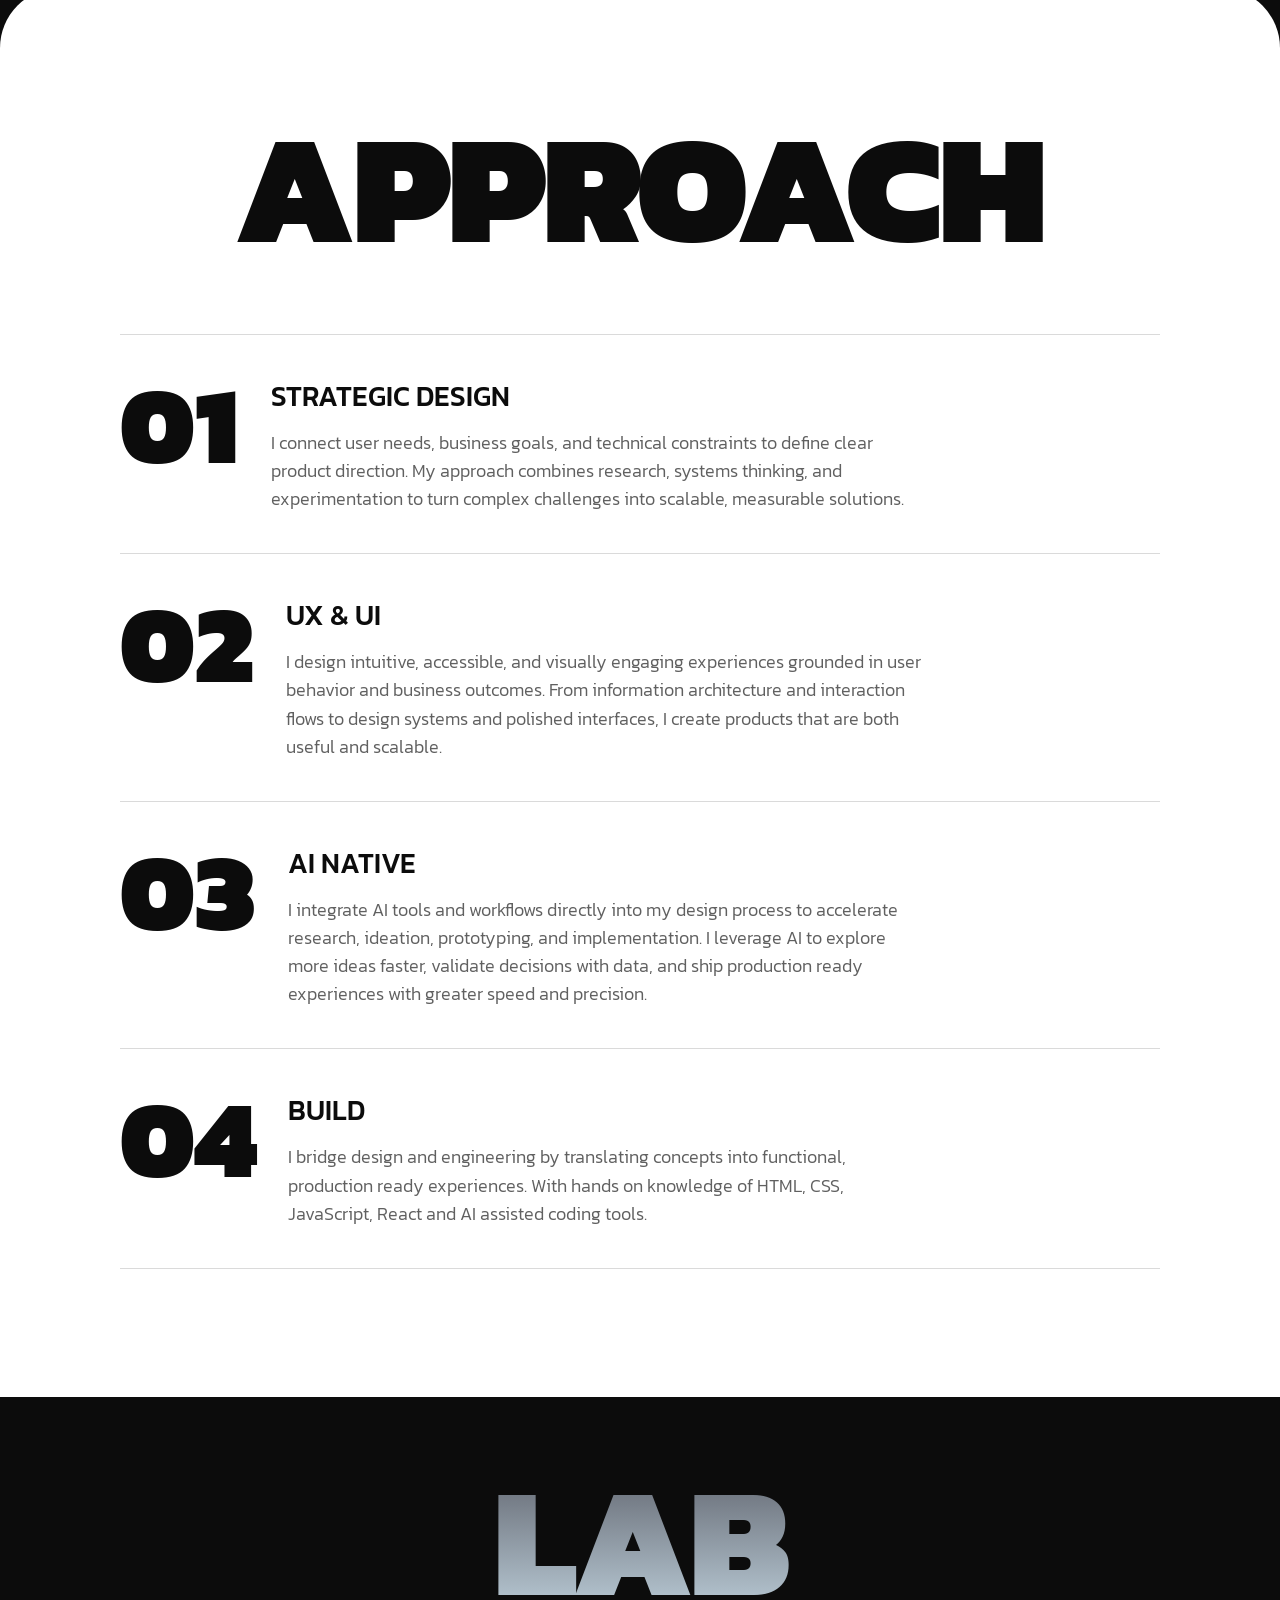
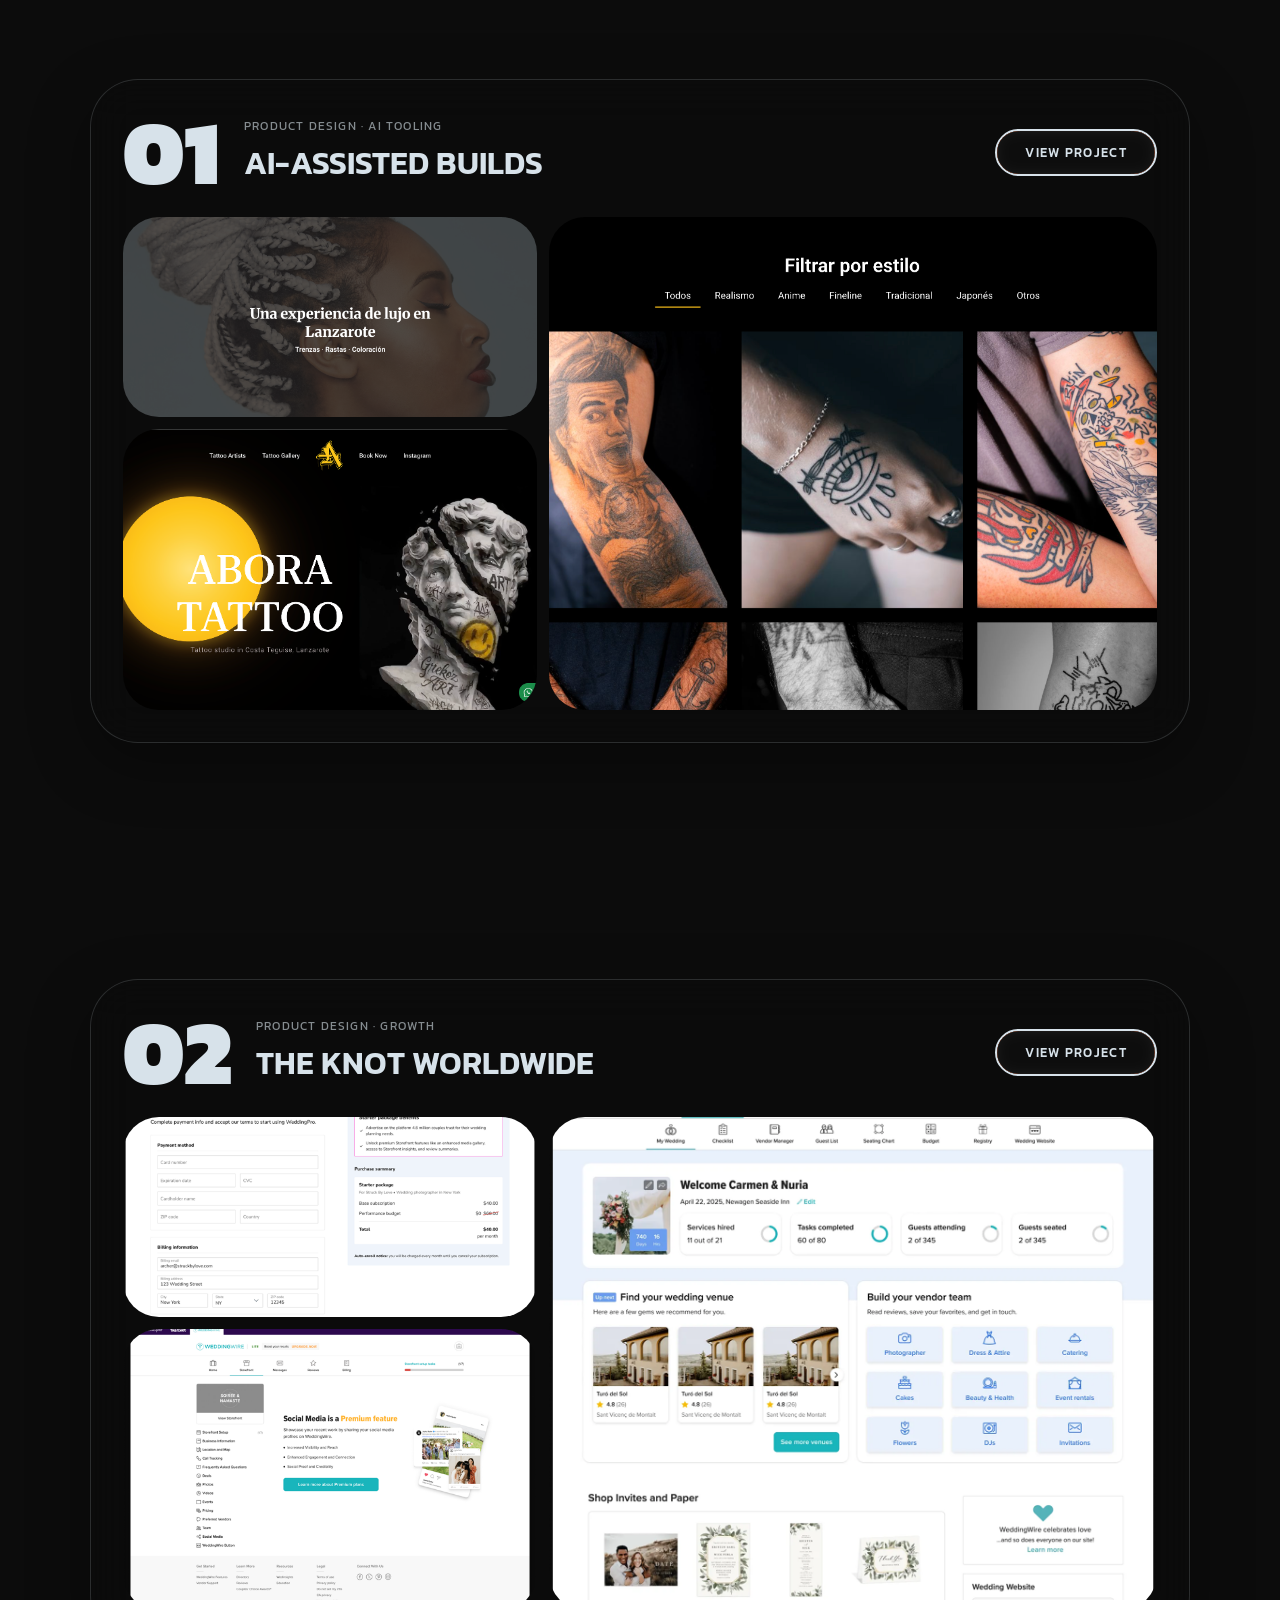
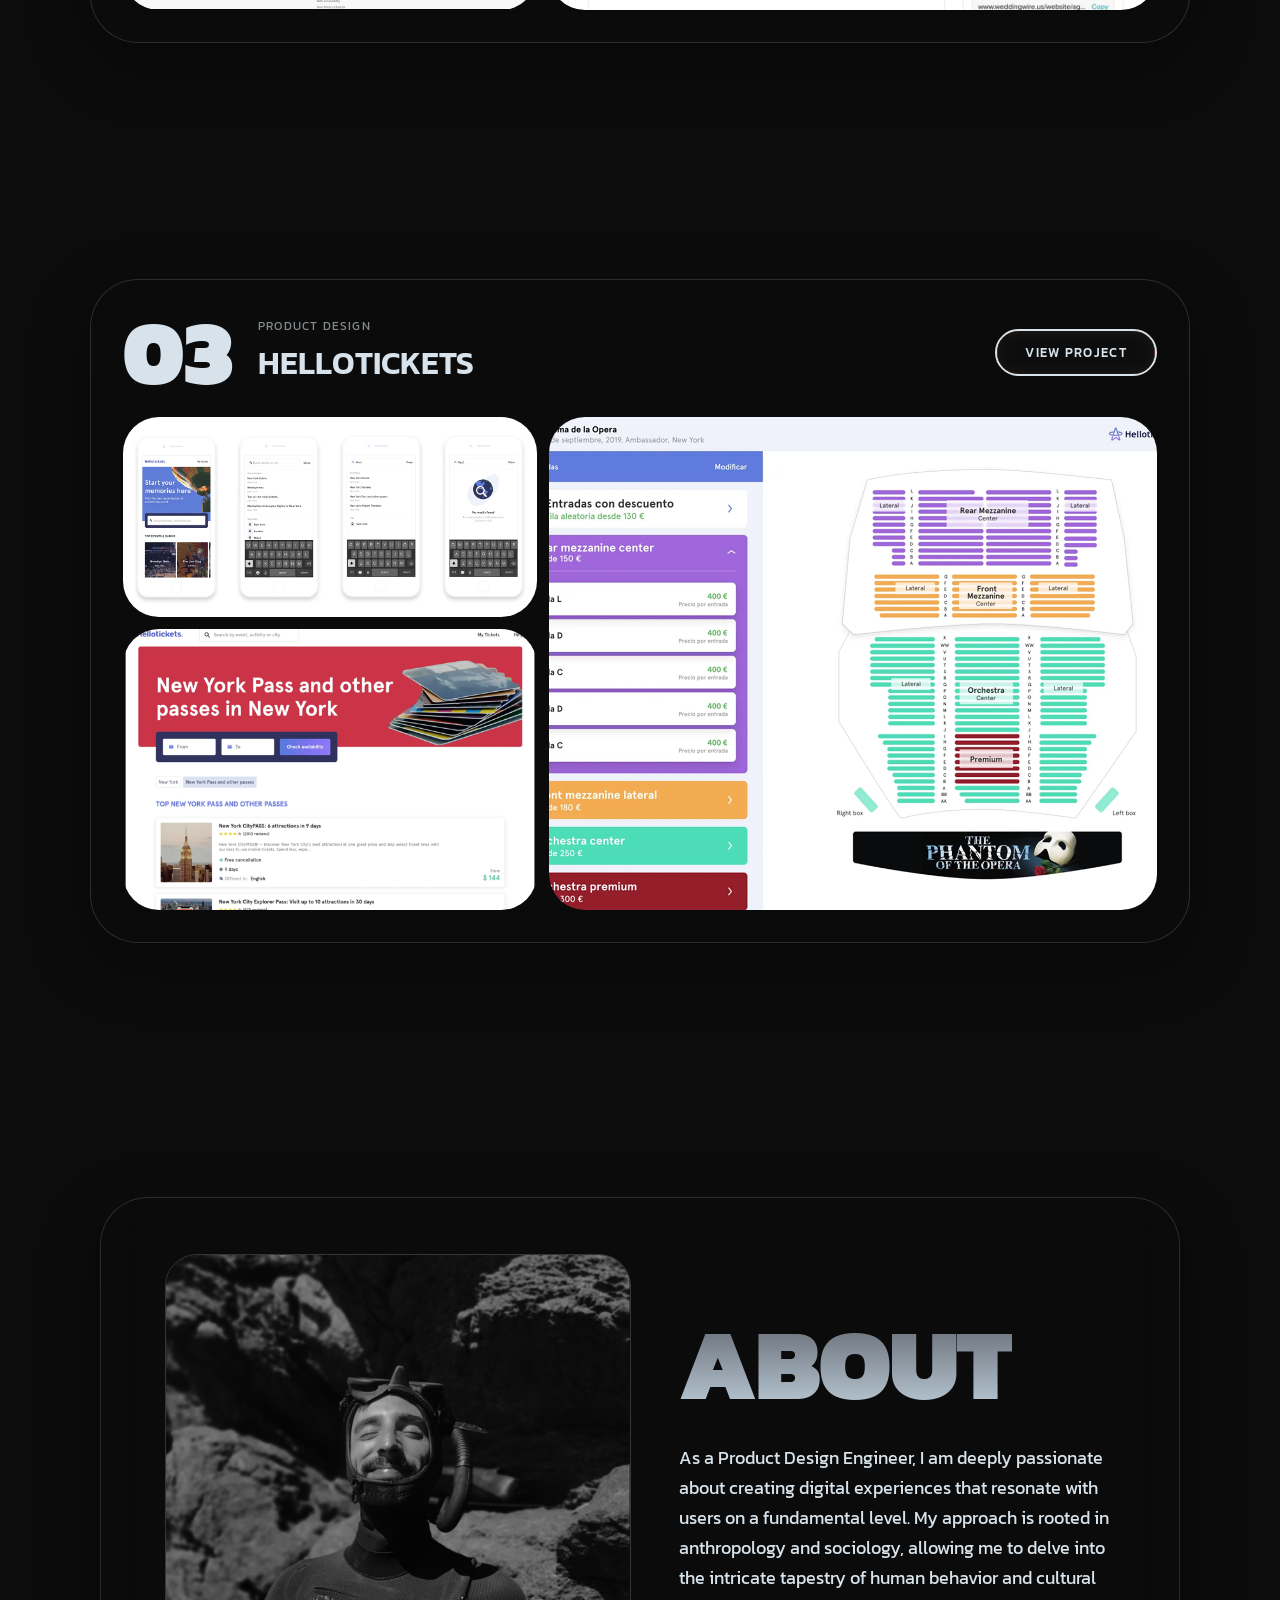
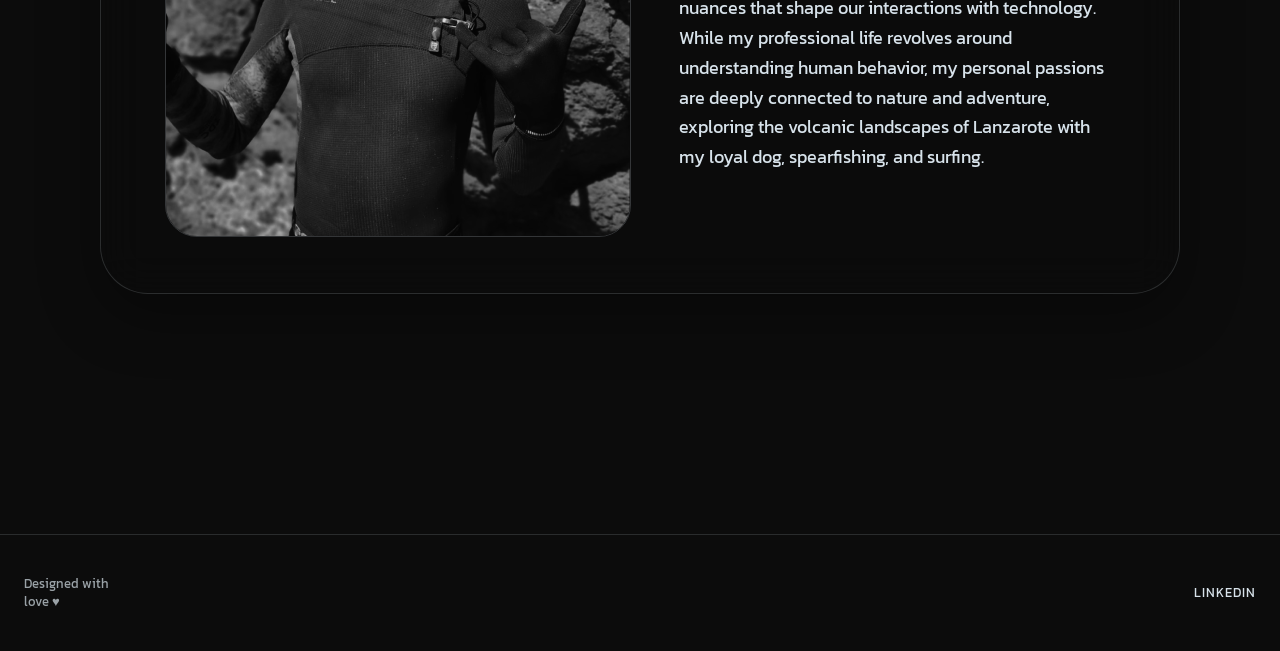
==== commit 1f97ca8f: "Link the footer "Linkedin" to the real profile on all pages Replaced the placeholder "#" href on all" ====
--- a/index.html
+++ b/index.html
@@ -213,7 +213,7 @@
 
     <footer class="pv-footer">
       <p class="pv-footer-signature">Designed with<br>love &hearts;</p>
-      <a href="#" class="pv-footer-link" target="_blank" rel="noopener noreferrer">Linkedin</a>
+      <a href="https://www.linkedin.com/in/alejandro-garc%C3%ADa-garc%C3%ADa/?isSelfProfile=true" class="pv-footer-link" target="_blank" rel="noopener noreferrer">Linkedin</a>
     </footer>
 
     <script src="./js/liquid-film.js"></script>
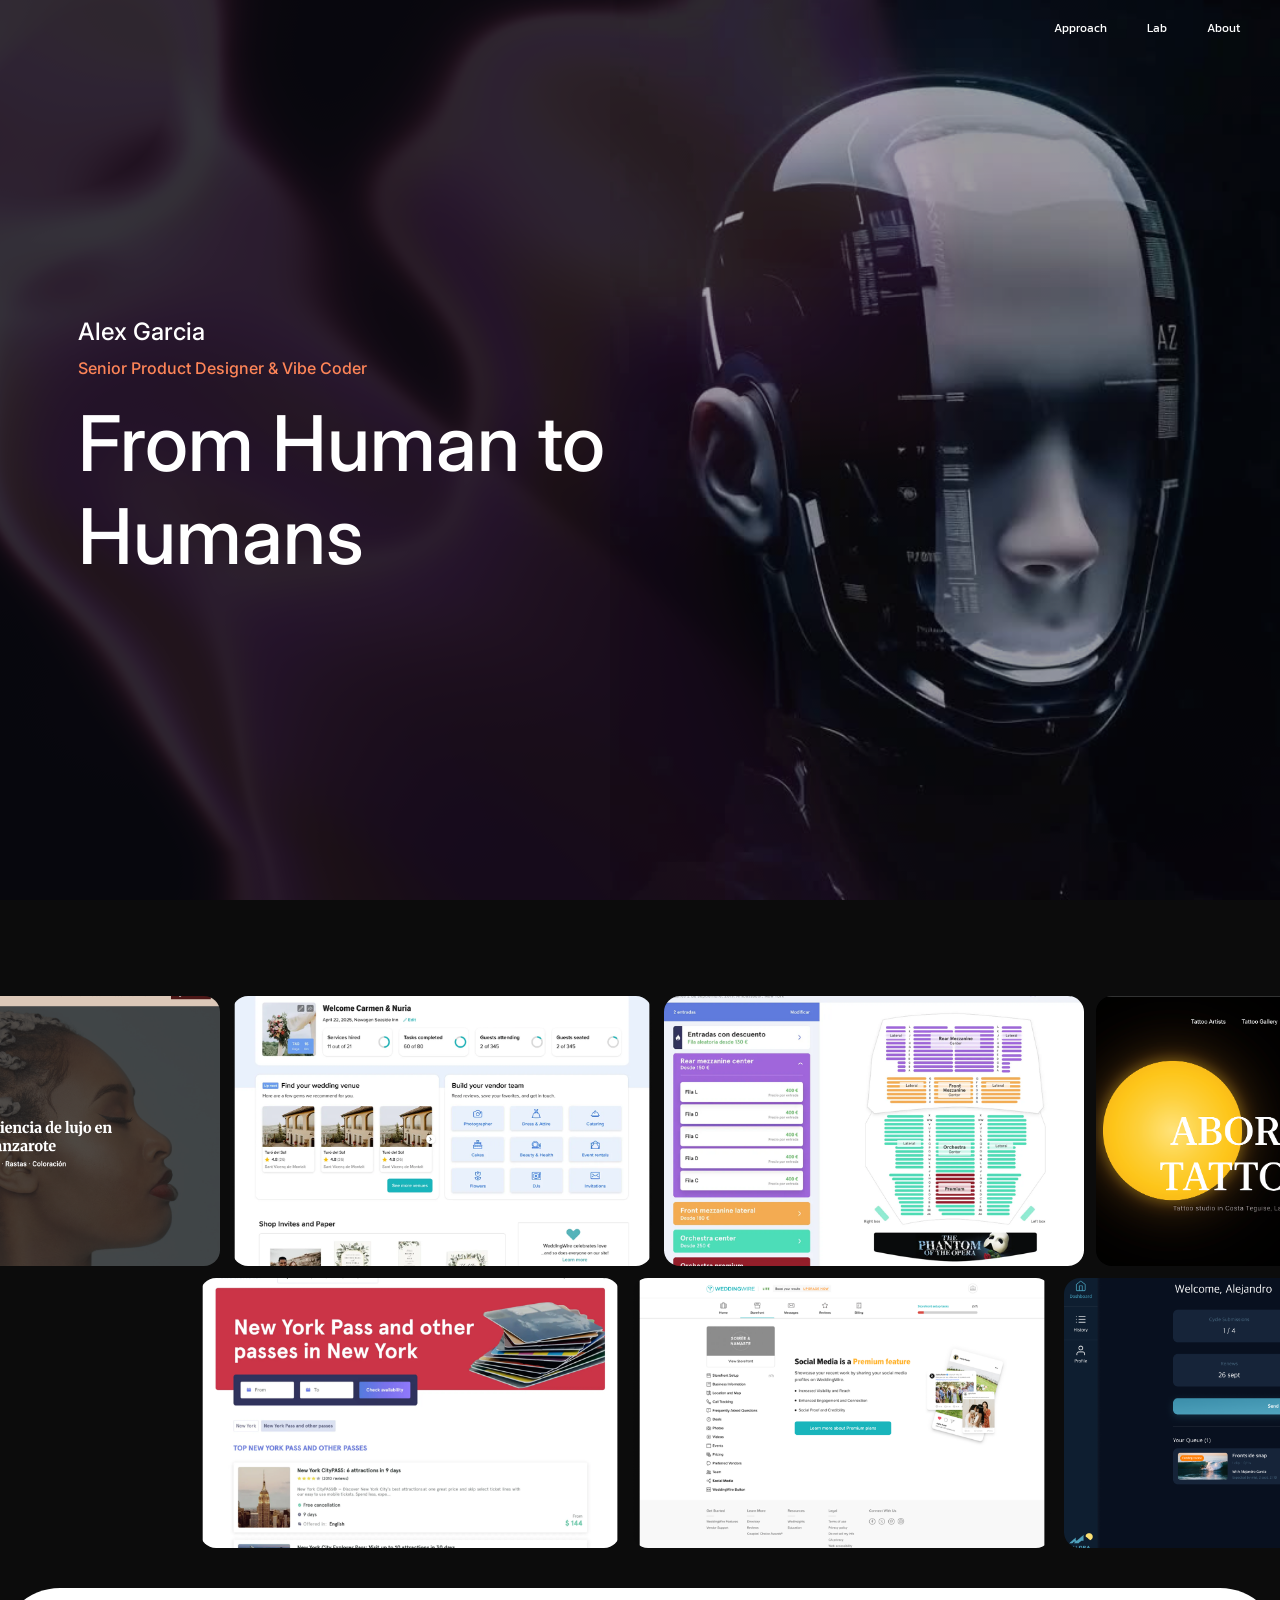
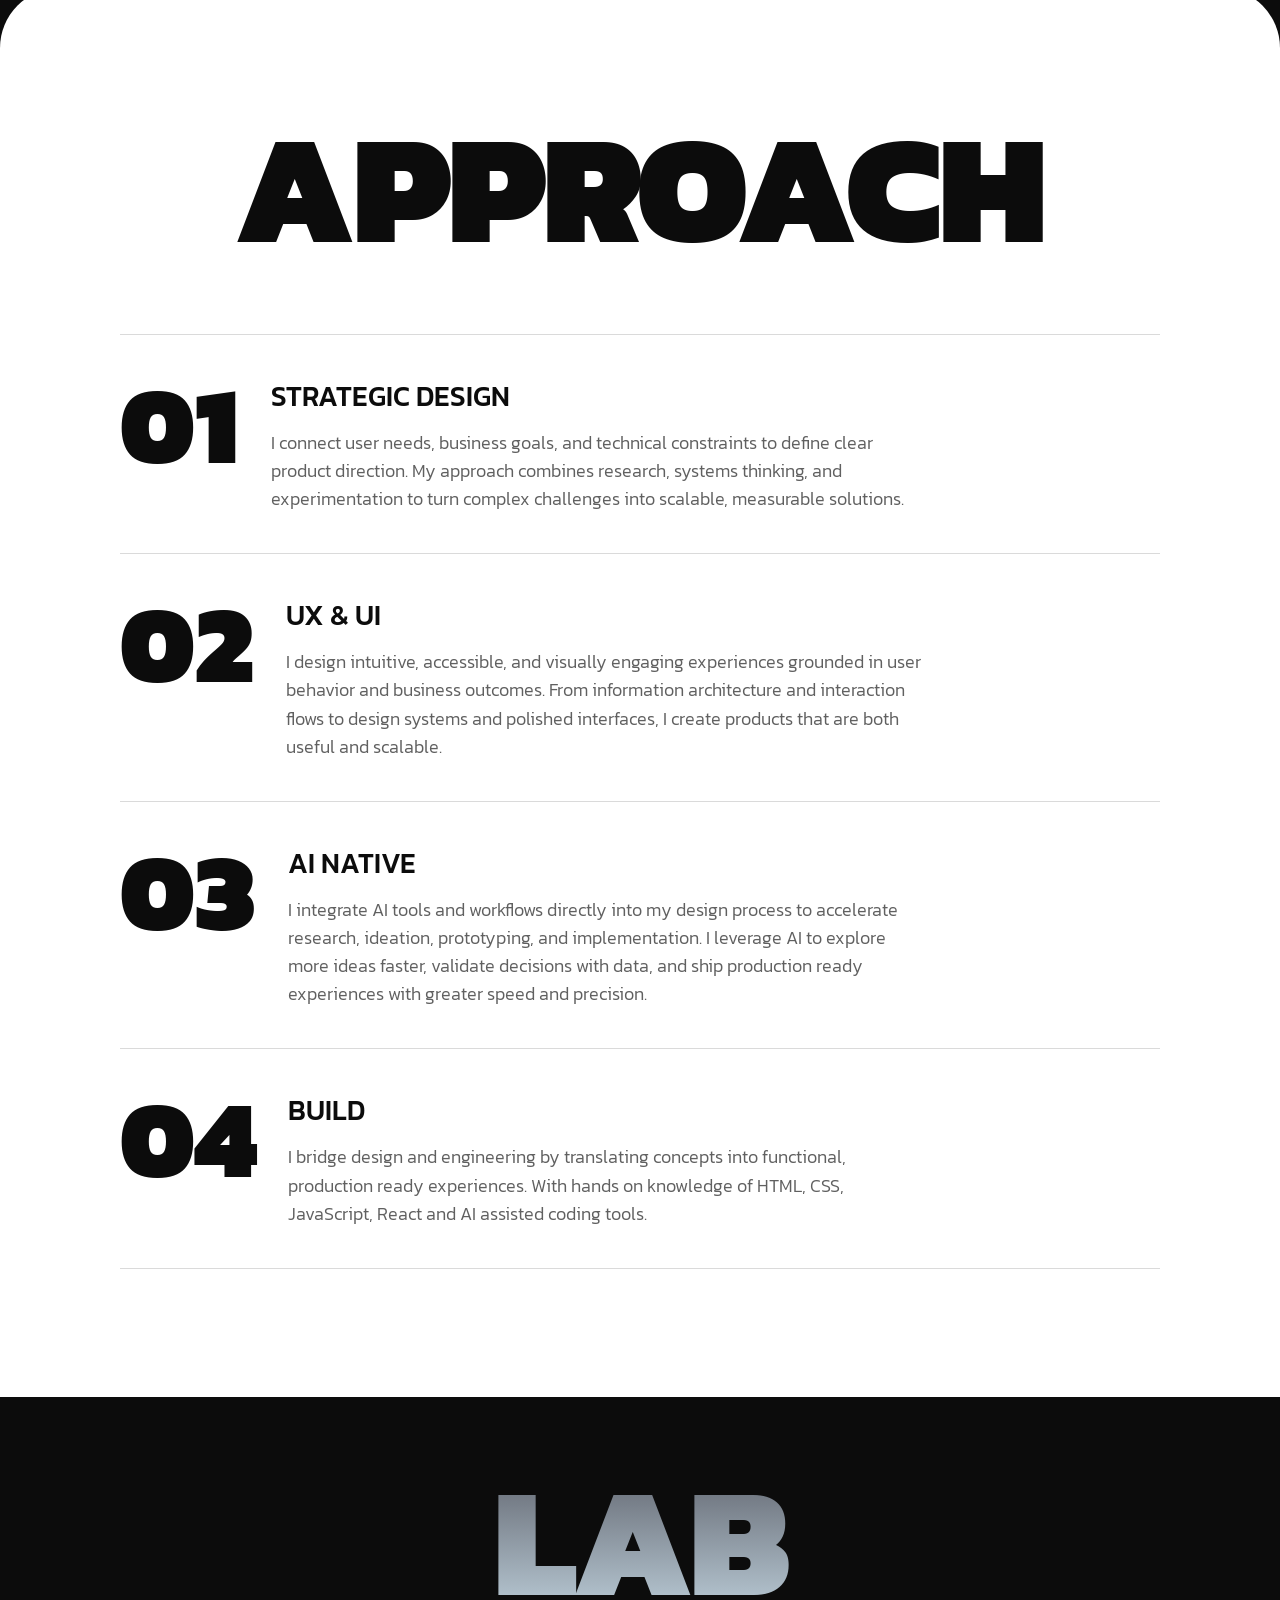
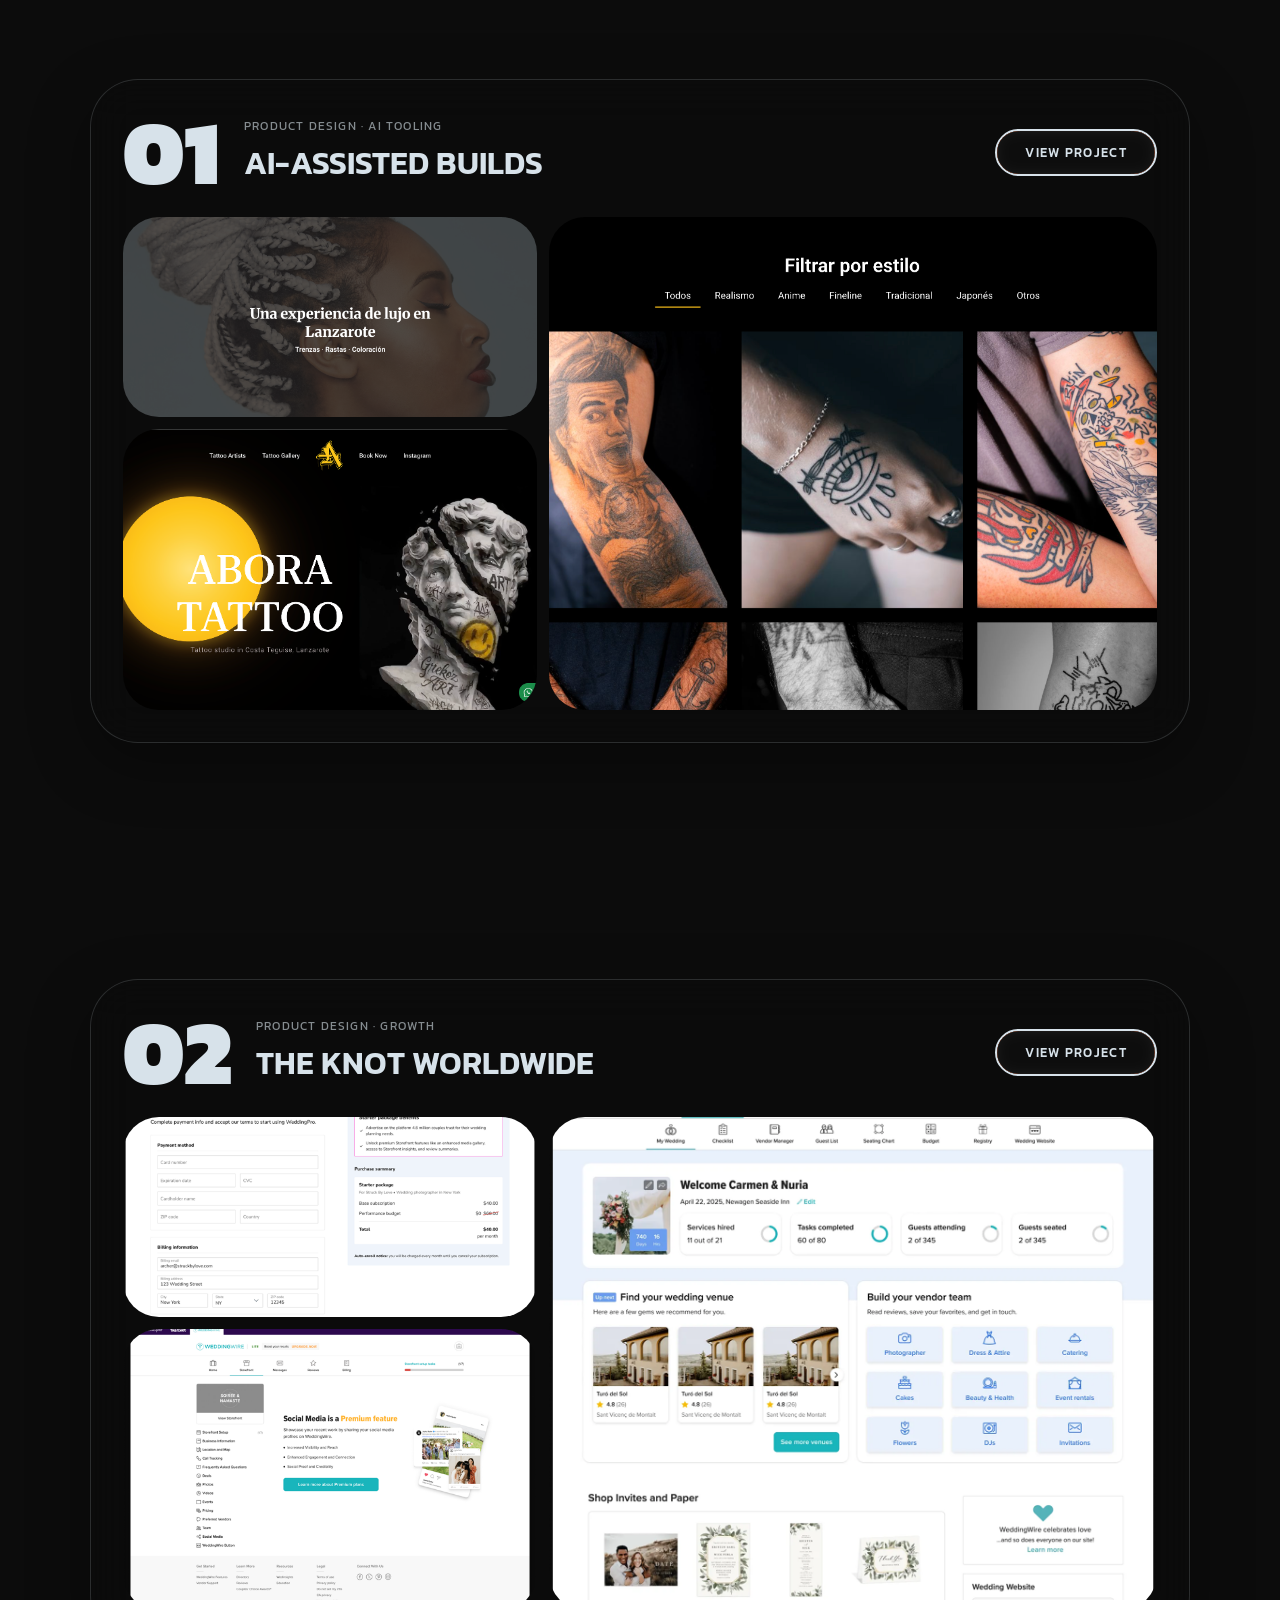
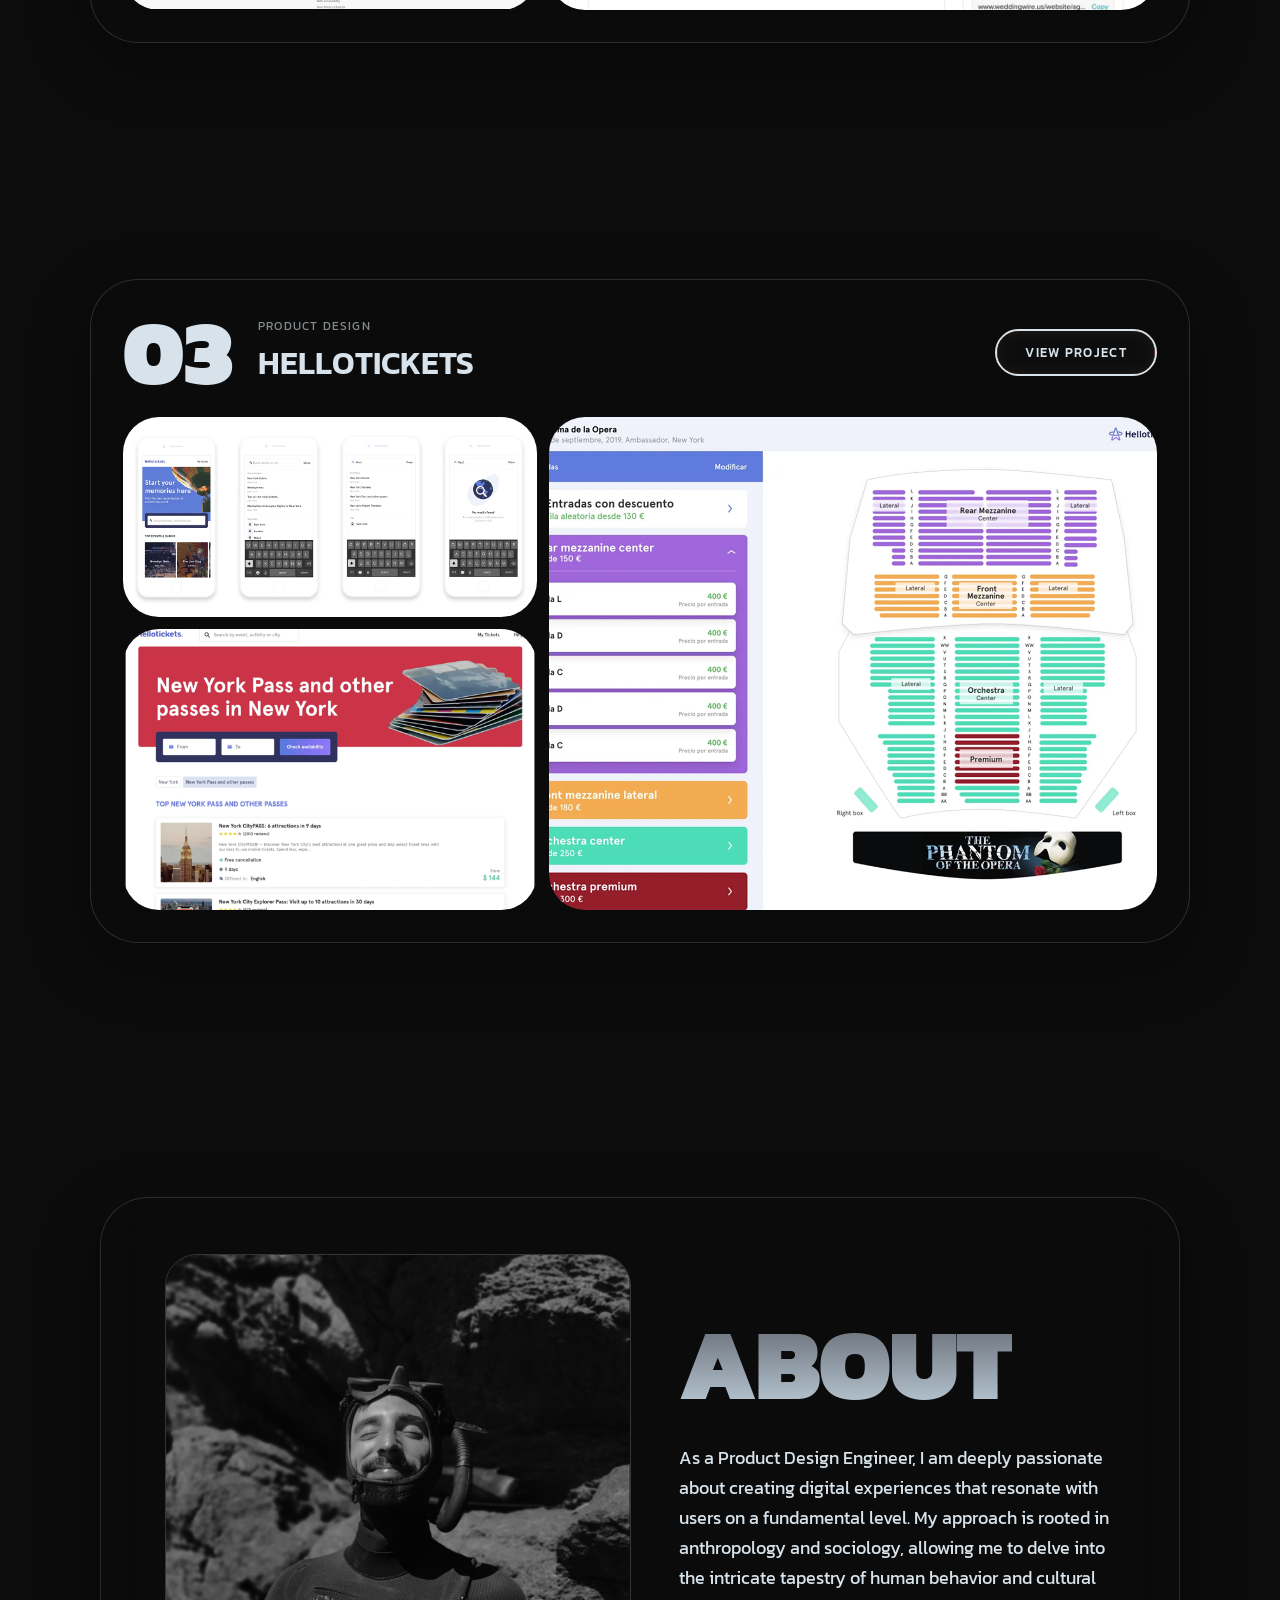
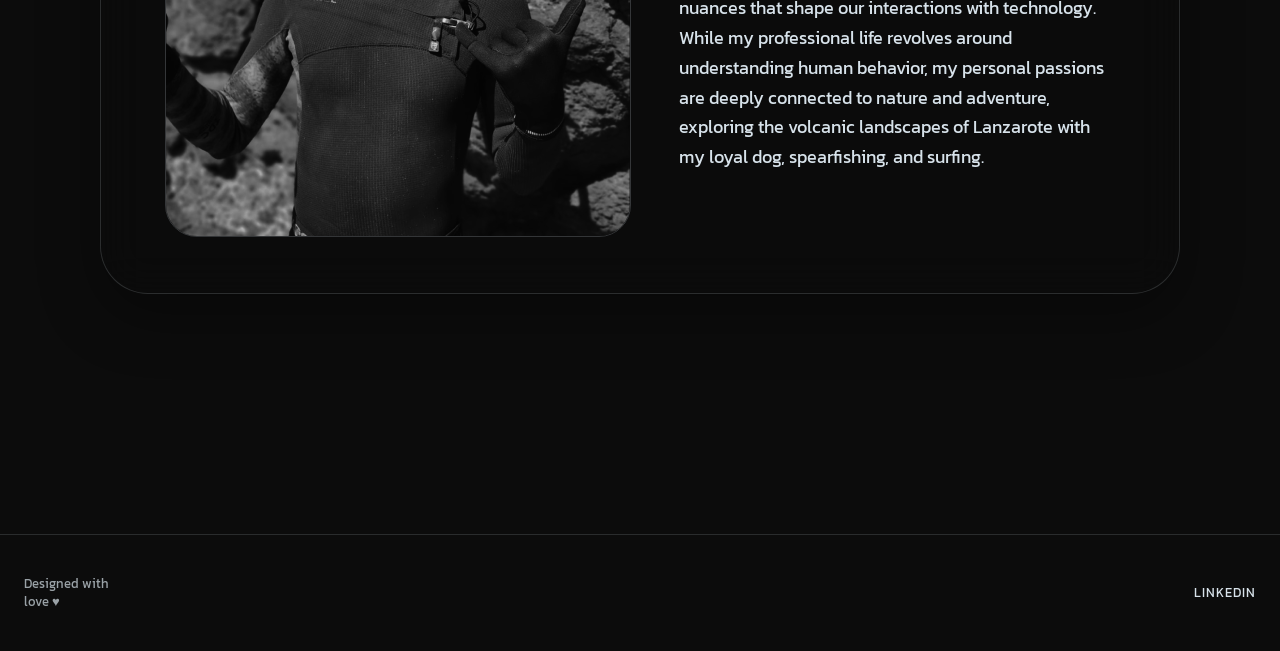
==== commit cbaecc9b: "Add the Hellotickets project page New proyecto-hellotickets.html, built with the same skeleton as pr" ====
--- a/index.html
+++ b/index.html
@@ -176,7 +176,7 @@
                 <span class="pv-stack-category">Product design</span>
                 <h3 class="pv-stack-name">Hellotickets</h3>
               </div>
-              <a href="#" class="pv-ghost-btn">View project</a>
+              <a href="./proyecto-hellotickets.html" class="pv-ghost-btn">View project</a>
             </div>
             <div class="pv-stack-grid">
               <div class="pv-stack-col-1">
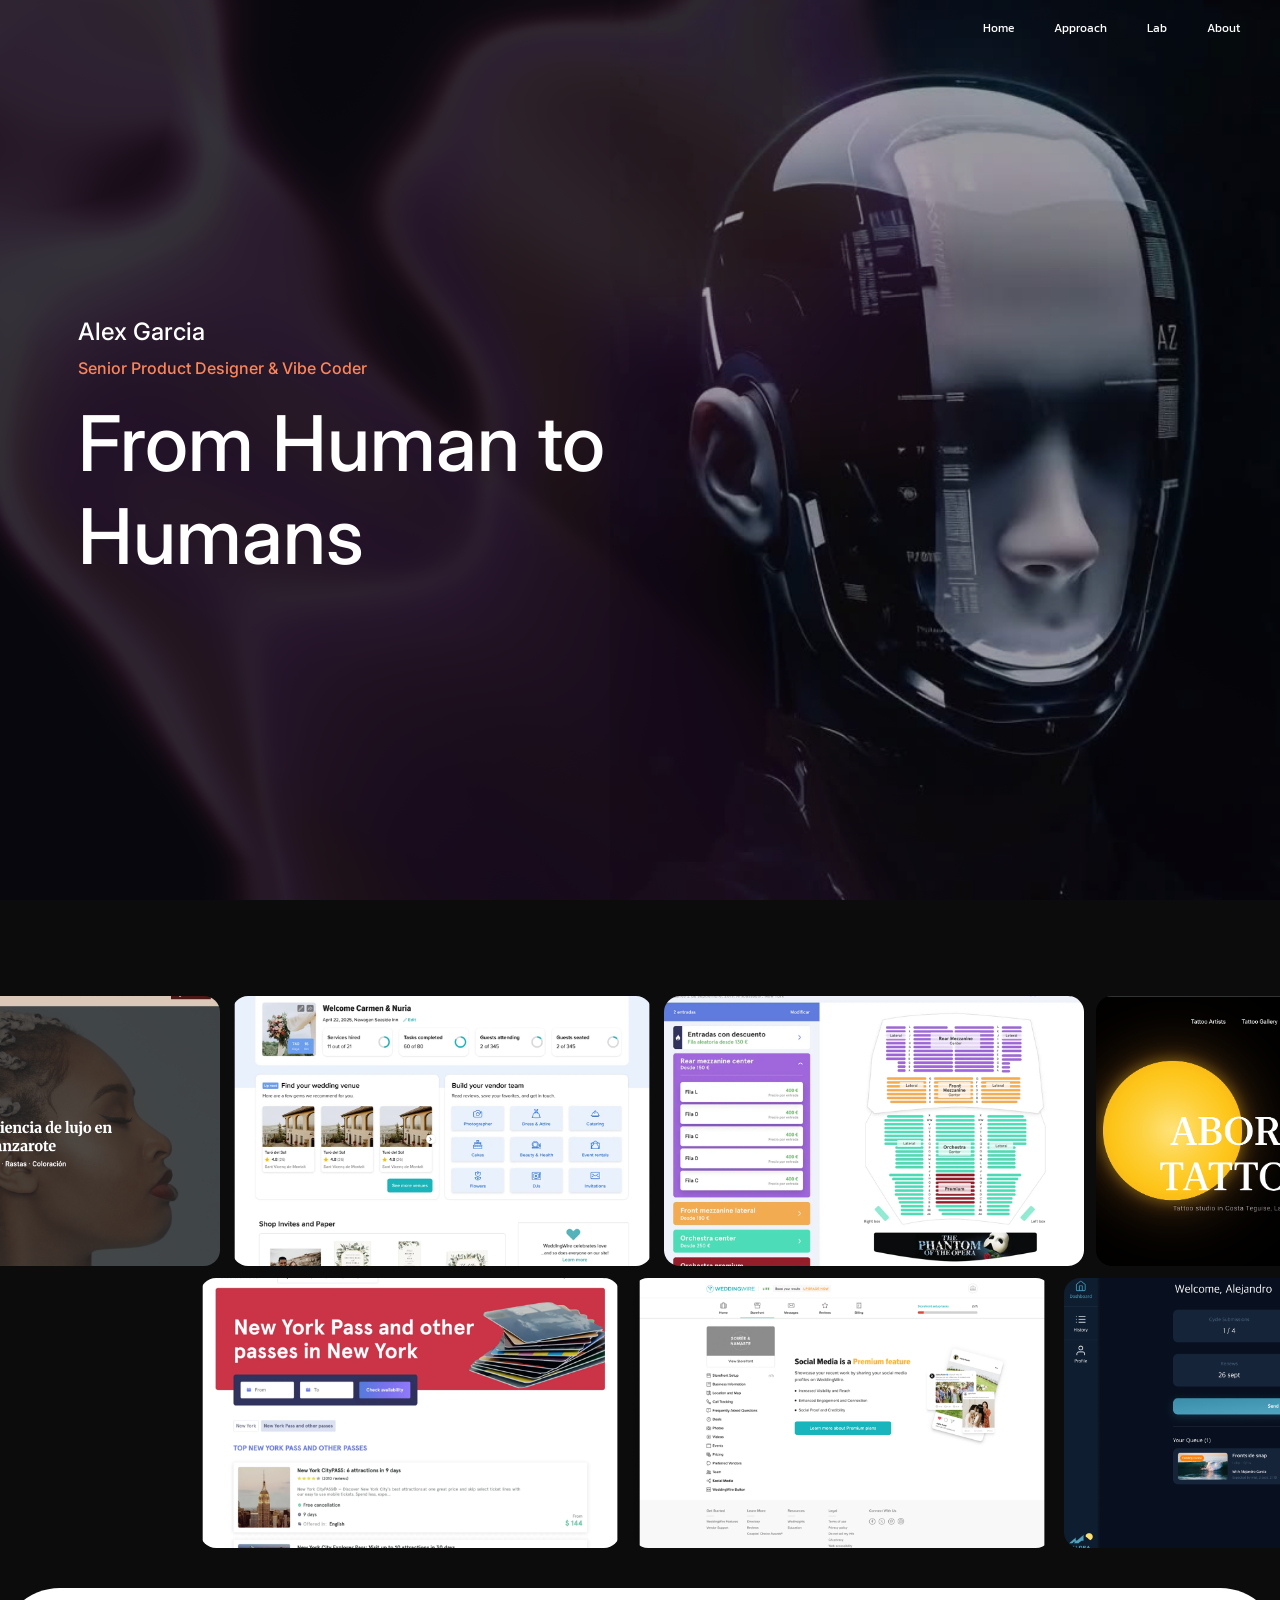
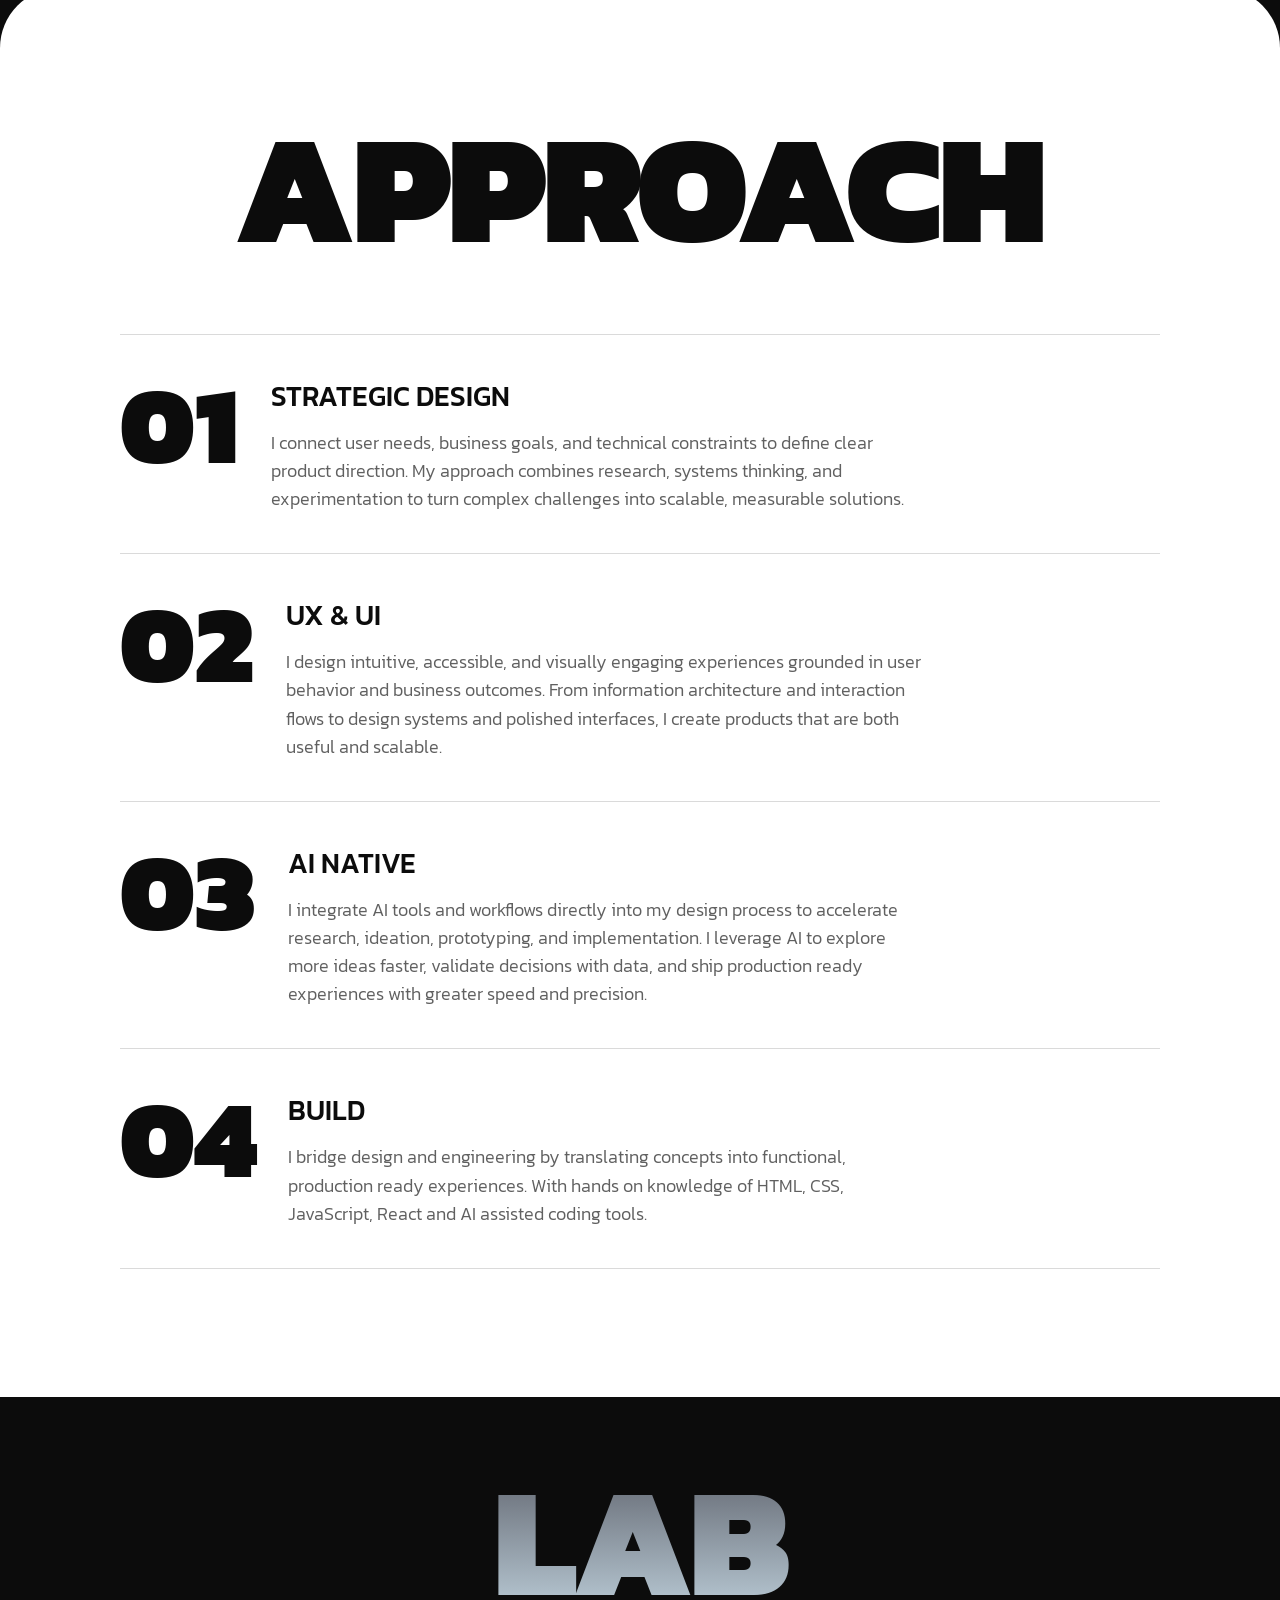
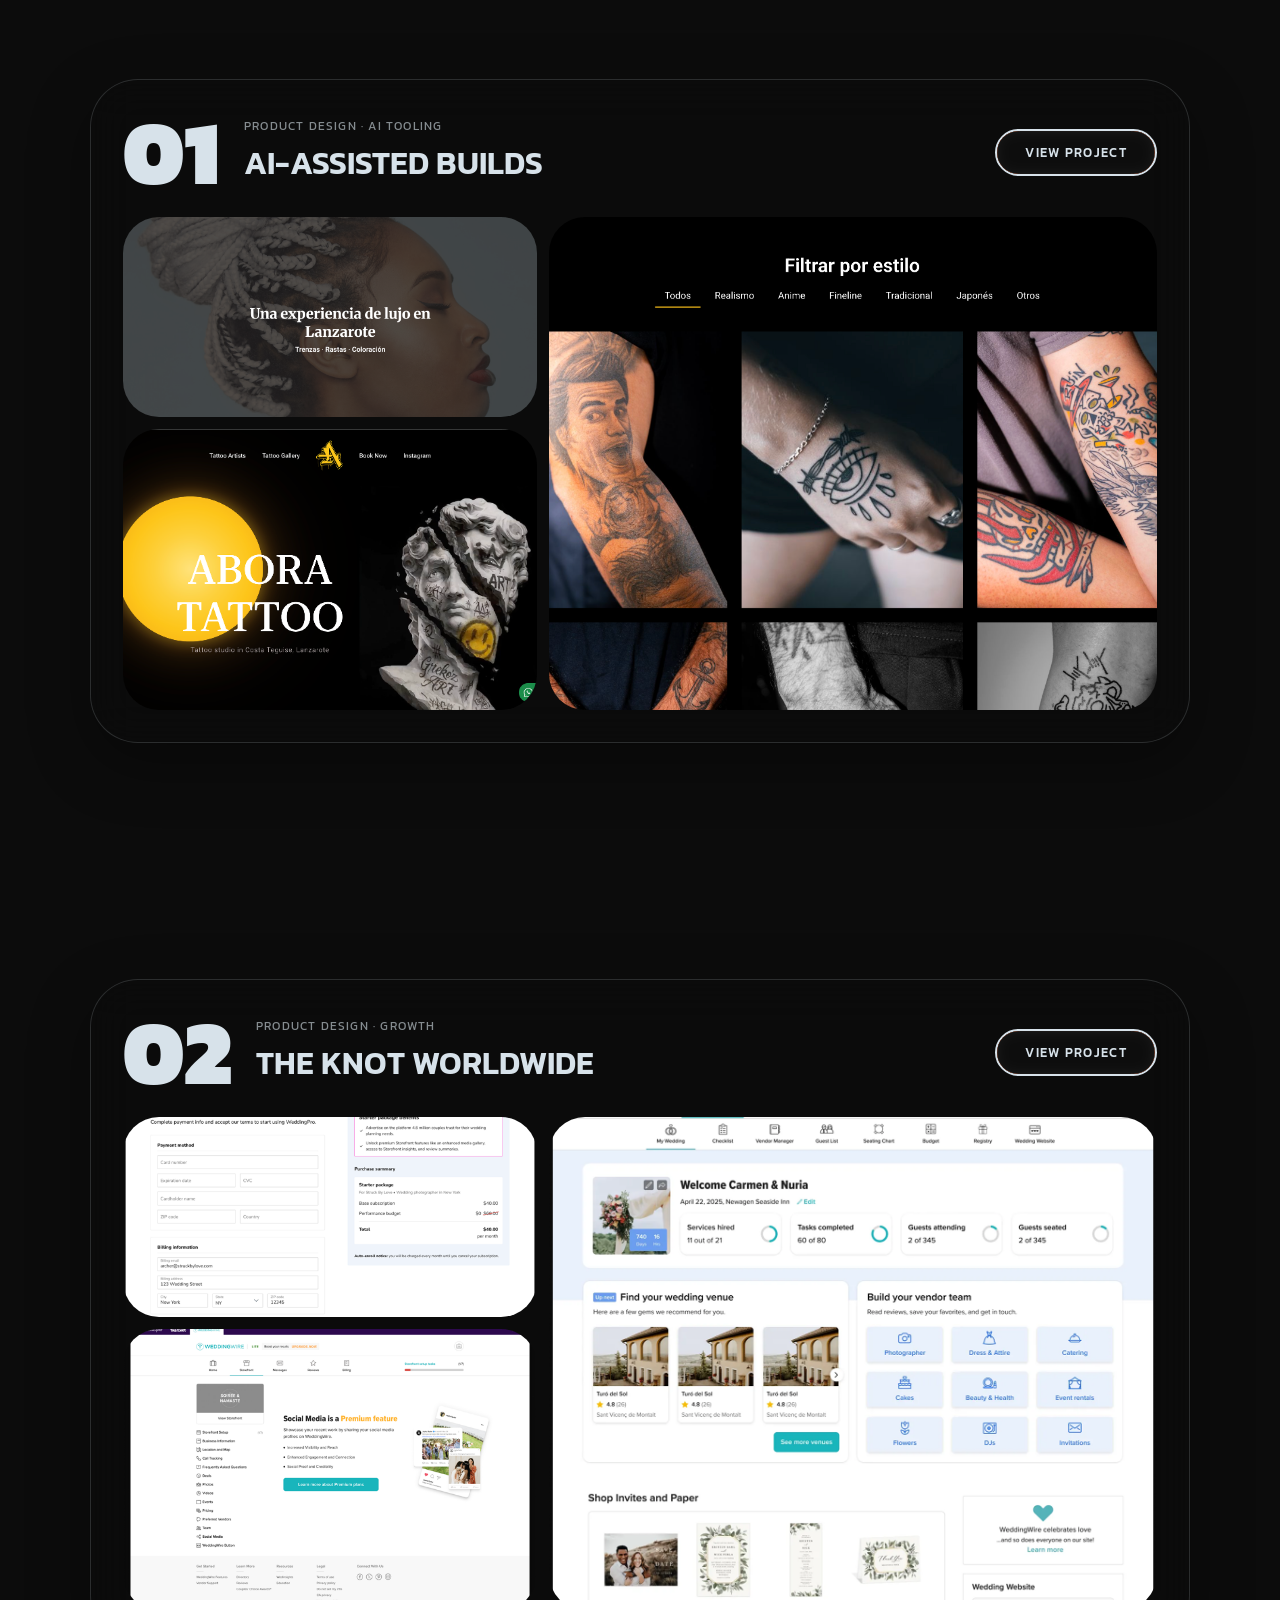
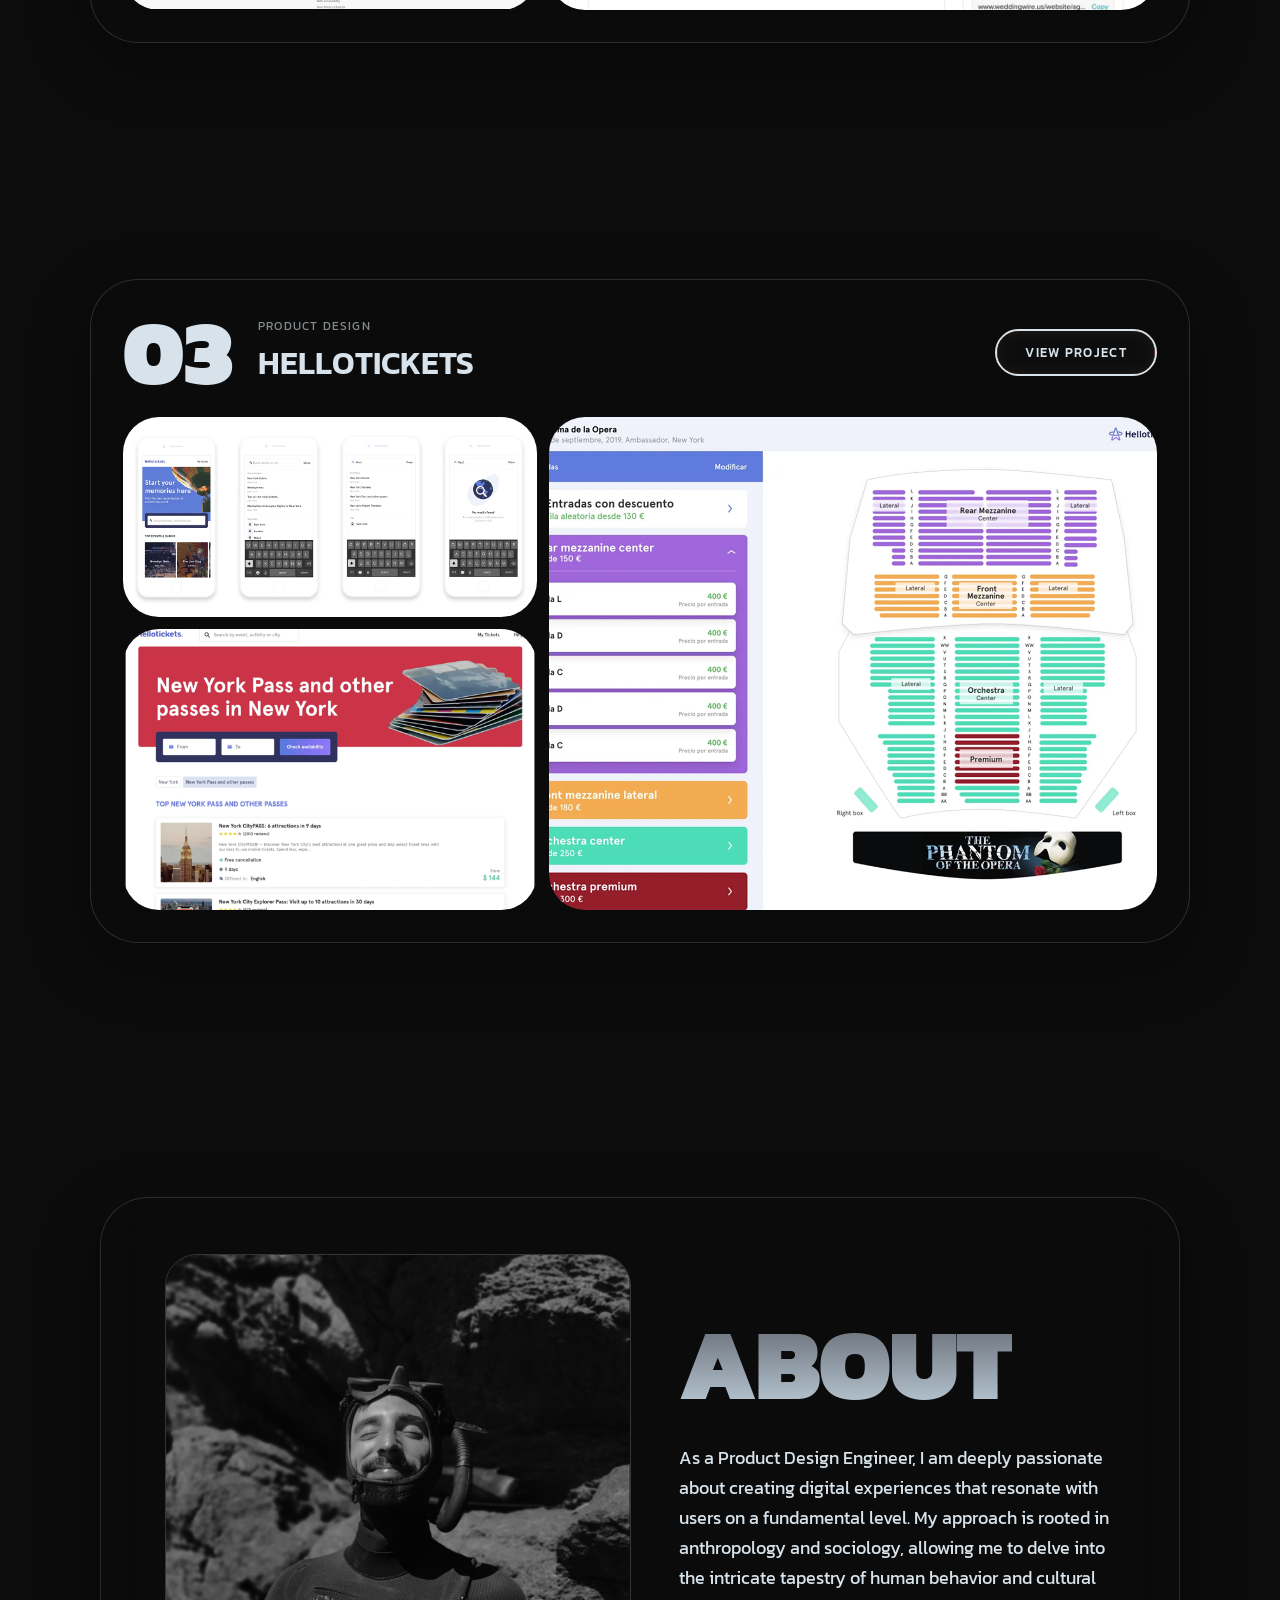
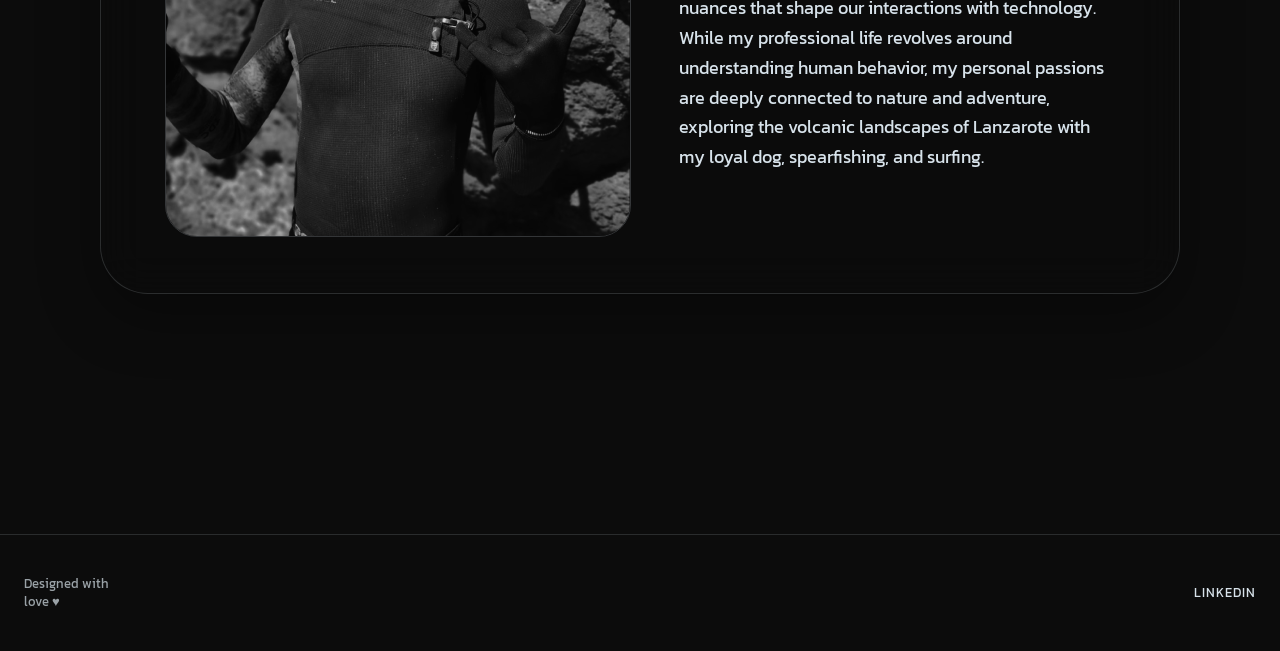
==== commit 2ad35b07: "Add a Home nav item to the home page for consistency Adds the same "Home" link as the first nav item" ====
--- a/index.html
+++ b/index.html
@@ -9,6 +9,7 @@
 
     <nav class="nav-bar">
       <ul class="nav-bar-ul">
+        <li><a href="./index.html">Home</a></li>
         <li><a href="#approach">Approach</a></li>
         <li><a href="#lab">Lab</a></li>
         <li><a href="#schedule">About</a></li>
--- a/css/style.css
+++ b/css/style.css
@@ -198,6 +198,14 @@
   z-index: -1;
   pointer-events: none;
   overflow: hidden;
+}
+
+/* Used on the project pages (AI-assisted builds, The Knot Worldwide,
+   Hellotickets) only: the waves sit behind body copy on those pages,
+   so they're dimmed down to stay decorative instead of competing
+   with reading. The home page's own instance is left untouched. */
+.particles-container--dimmed {
+  opacity: 0.4;
 }
 
 /* ============================================================
@@ -793,8 +801,21 @@
 
 .project-item {
   box-sizing: border-box;
-  padding: 0;
+  padding: 24px;
   text-align: left;
+  border-radius: 32px;
+  background: rgba(12, 12, 12, 0.38);
+  border: 1px solid rgba(215, 226, 234, 0.16);
+  backdrop-filter: blur(22px) saturate(140%);
+  -webkit-backdrop-filter: blur(22px) saturate(140%);
+  box-shadow: 0 20px 60px rgba(0, 0, 0, 0.35);
+}
+
+@media (min-width: 900px) {
+  .project-item {
+    border-radius: 48px;
+    padding: 32px;
+  }
 }
 
 .project-item-eyebrow {
@@ -842,6 +863,82 @@
 
 .project-item-more:hover {
   transform: translateX(4px);
+}
+
+/* ============================================================
+   Next project link (bottom of each project page)
+   ============================================================ */
+.pv-next-project {
+  box-sizing: border-box;
+  display: flex;
+  align-items: center;
+  justify-content: space-between;
+  gap: 24px;
+  margin-bottom: 100px;
+  padding: 32px;
+  border-radius: 32px;
+  background: rgba(12, 12, 12, 0.38);
+  border: 1px solid rgba(215, 226, 234, 0.16);
+  backdrop-filter: blur(22px) saturate(140%);
+  -webkit-backdrop-filter: blur(22px) saturate(140%);
+  box-shadow: 0 20px 60px rgba(0, 0, 0, 0.35);
+  text-decoration: none;
+  transition: transform 0.2s ease, border-color 0.2s ease;
+}
+
+.pv-next-project:hover {
+  transform: translateY(-4px);
+  border-color: rgba(215, 226, 234, 0.32);
+}
+
+@media (min-width: 900px) {
+  .pv-next-project {
+    border-radius: 48px;
+    padding: 40px 48px;
+  }
+}
+
+.pv-next-project-text {
+  display: flex;
+  flex-direction: column;
+  gap: 8px;
+}
+
+.pv-next-project-eyebrow {
+  font-size: 13px;
+  font-weight: 300;
+  letter-spacing: 0.04em;
+  text-transform: uppercase;
+  color: rgba(255, 255, 255, 0.5);
+}
+
+.pv-next-project-title {
+  font-size: 22px;
+  font-weight: 700;
+  color: #FFF;
+}
+
+@media (min-width: 700px) {
+  .pv-next-project-title {
+    font-size: 32px;
+  }
+}
+
+.pv-next-project-arrow {
+  flex-shrink: 0;
+  font-size: 28px;
+  color: #FE8457;
+  transition: transform 0.2s ease;
+}
+
+@media (min-width: 700px) {
+  .pv-next-project-arrow {
+    font-size: 36px;
+  }
+}
+
+.pv-next-project:hover .pv-next-project-arrow {
+  transform: translateX(8px);
 }
 
 /* Modal de detalle de sub-proyecto */
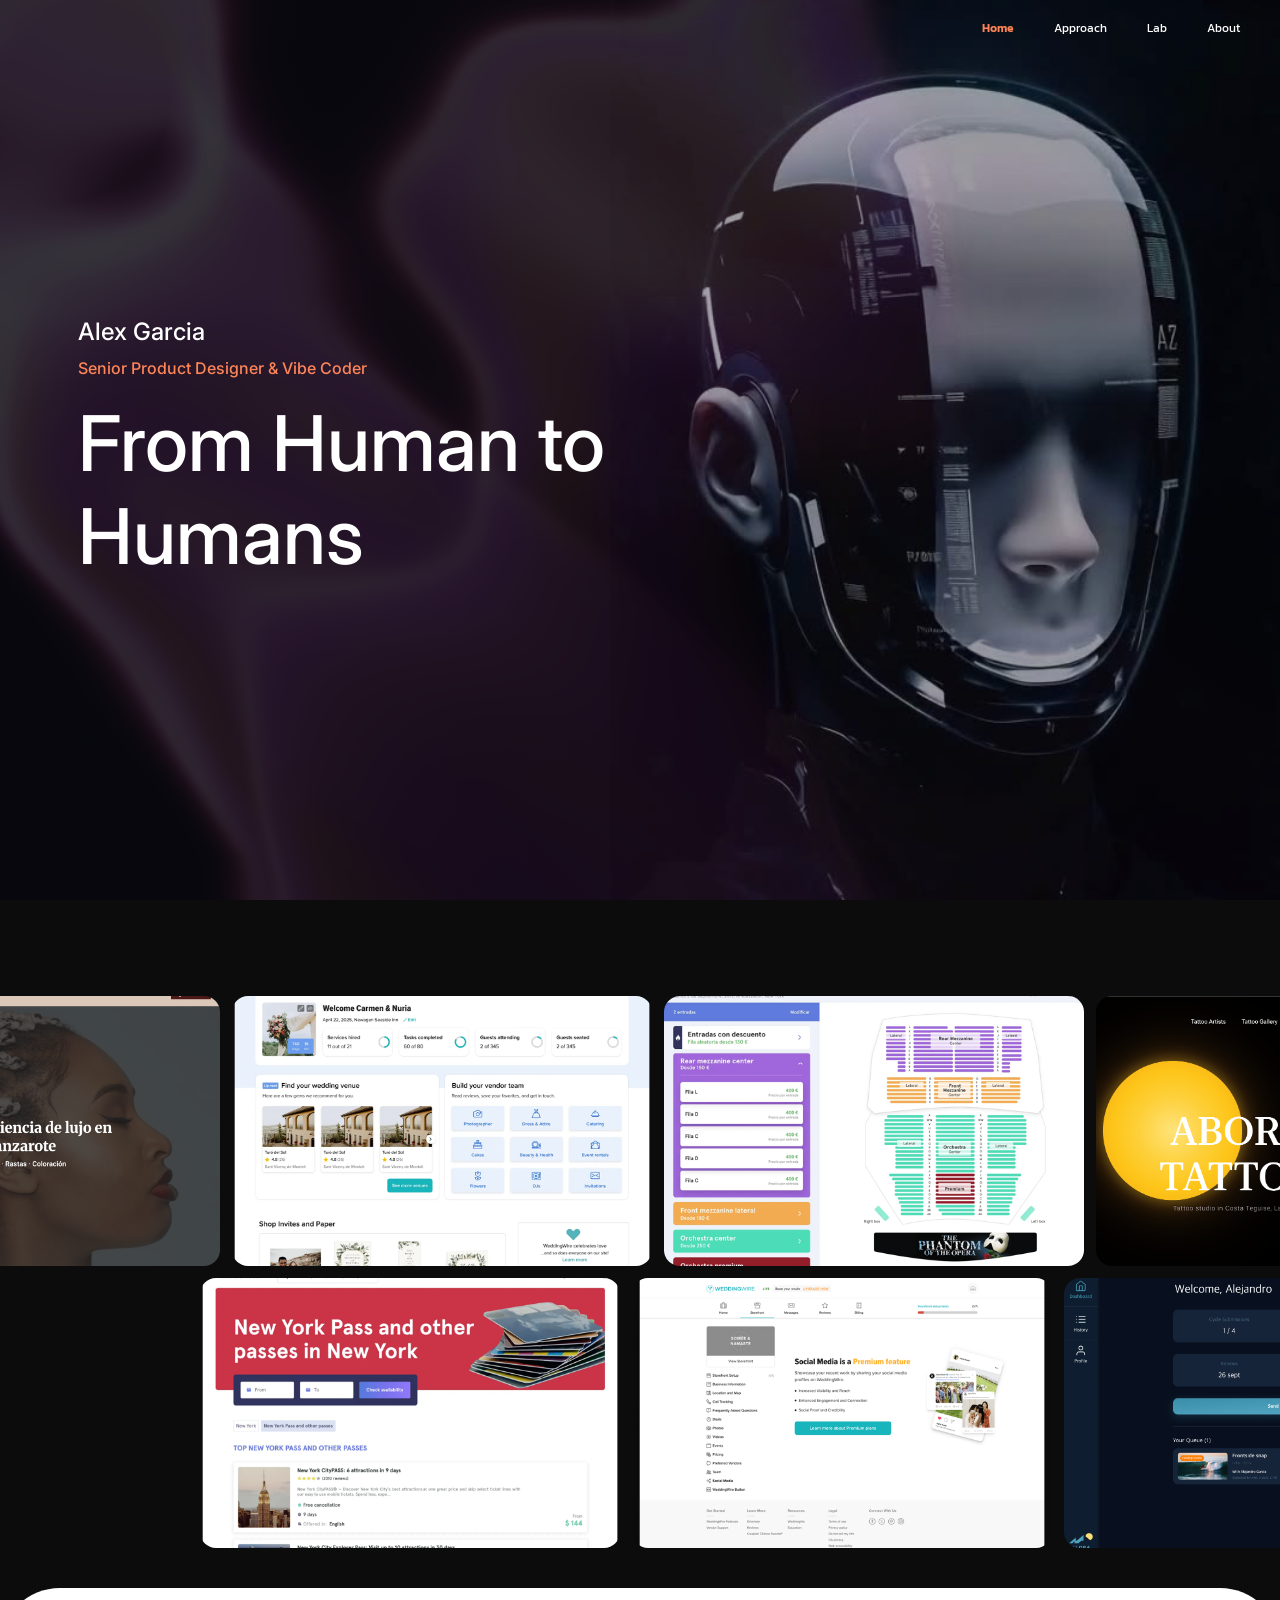
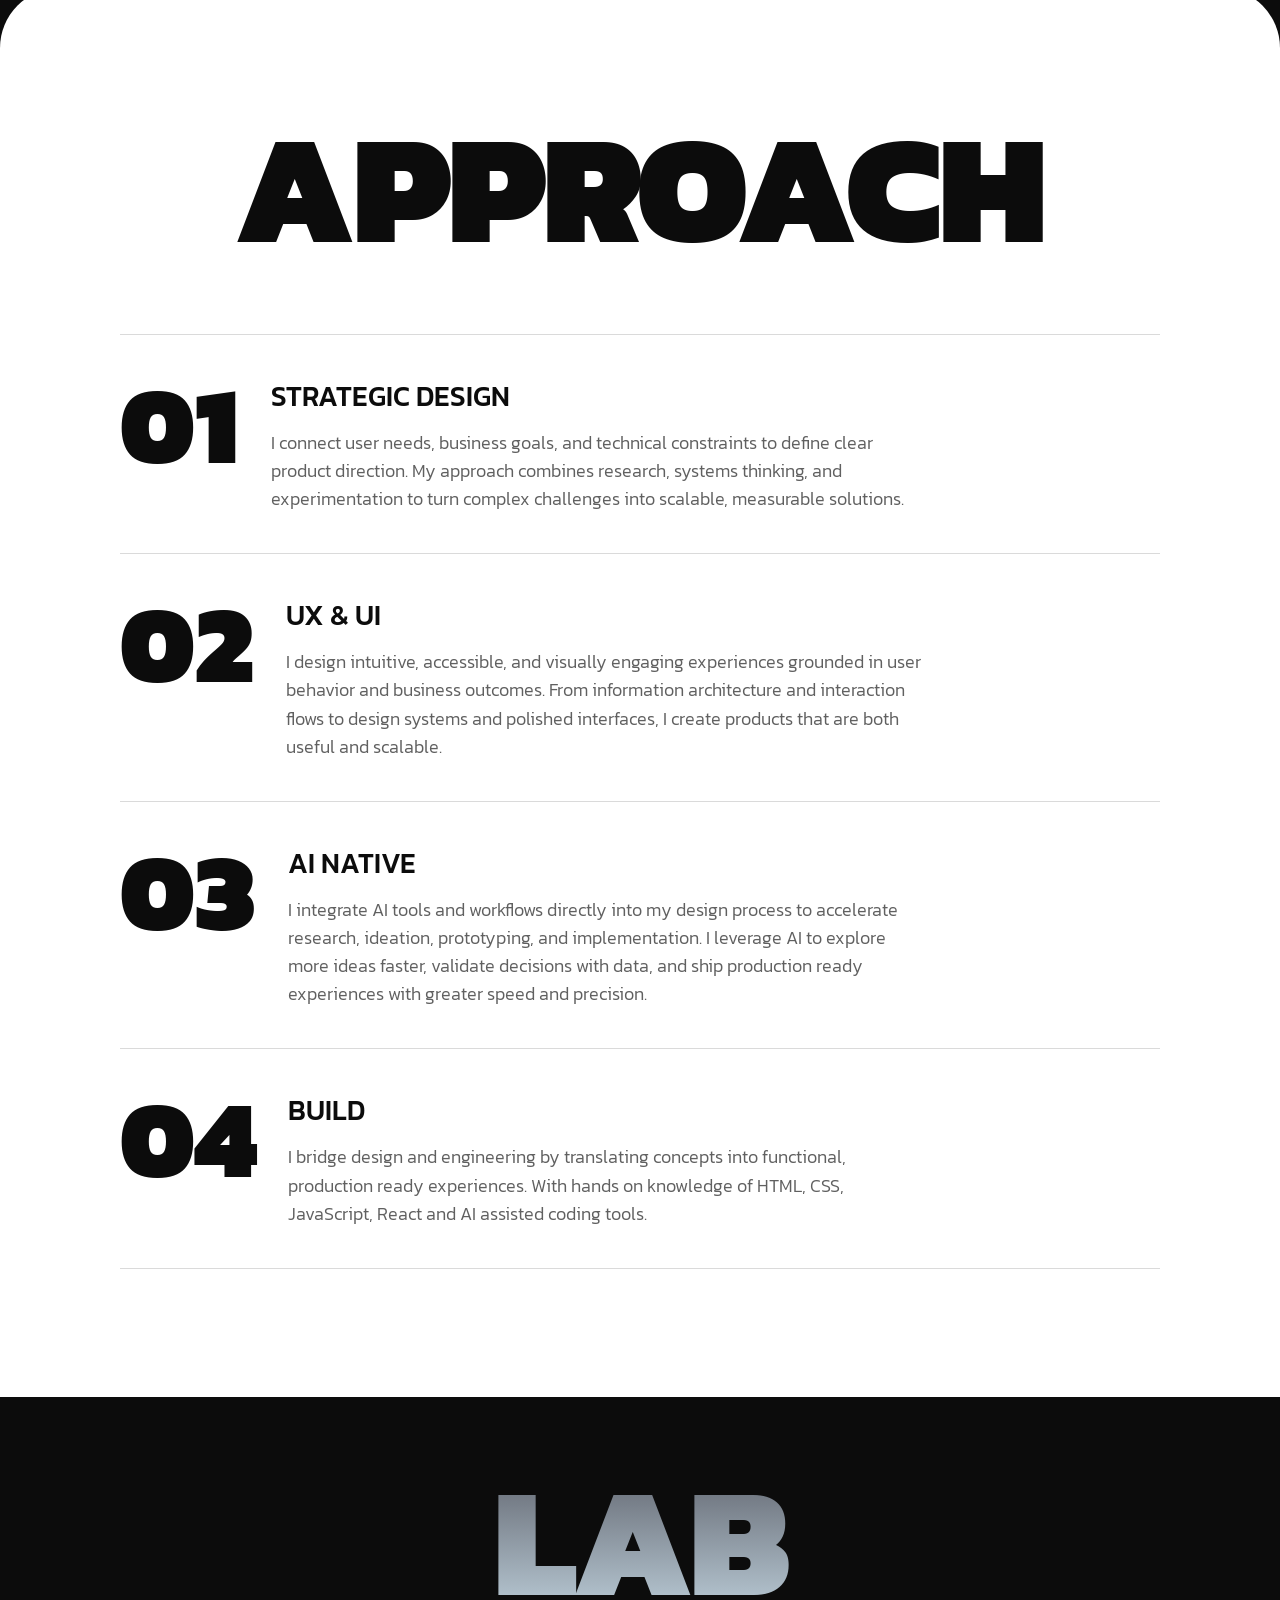
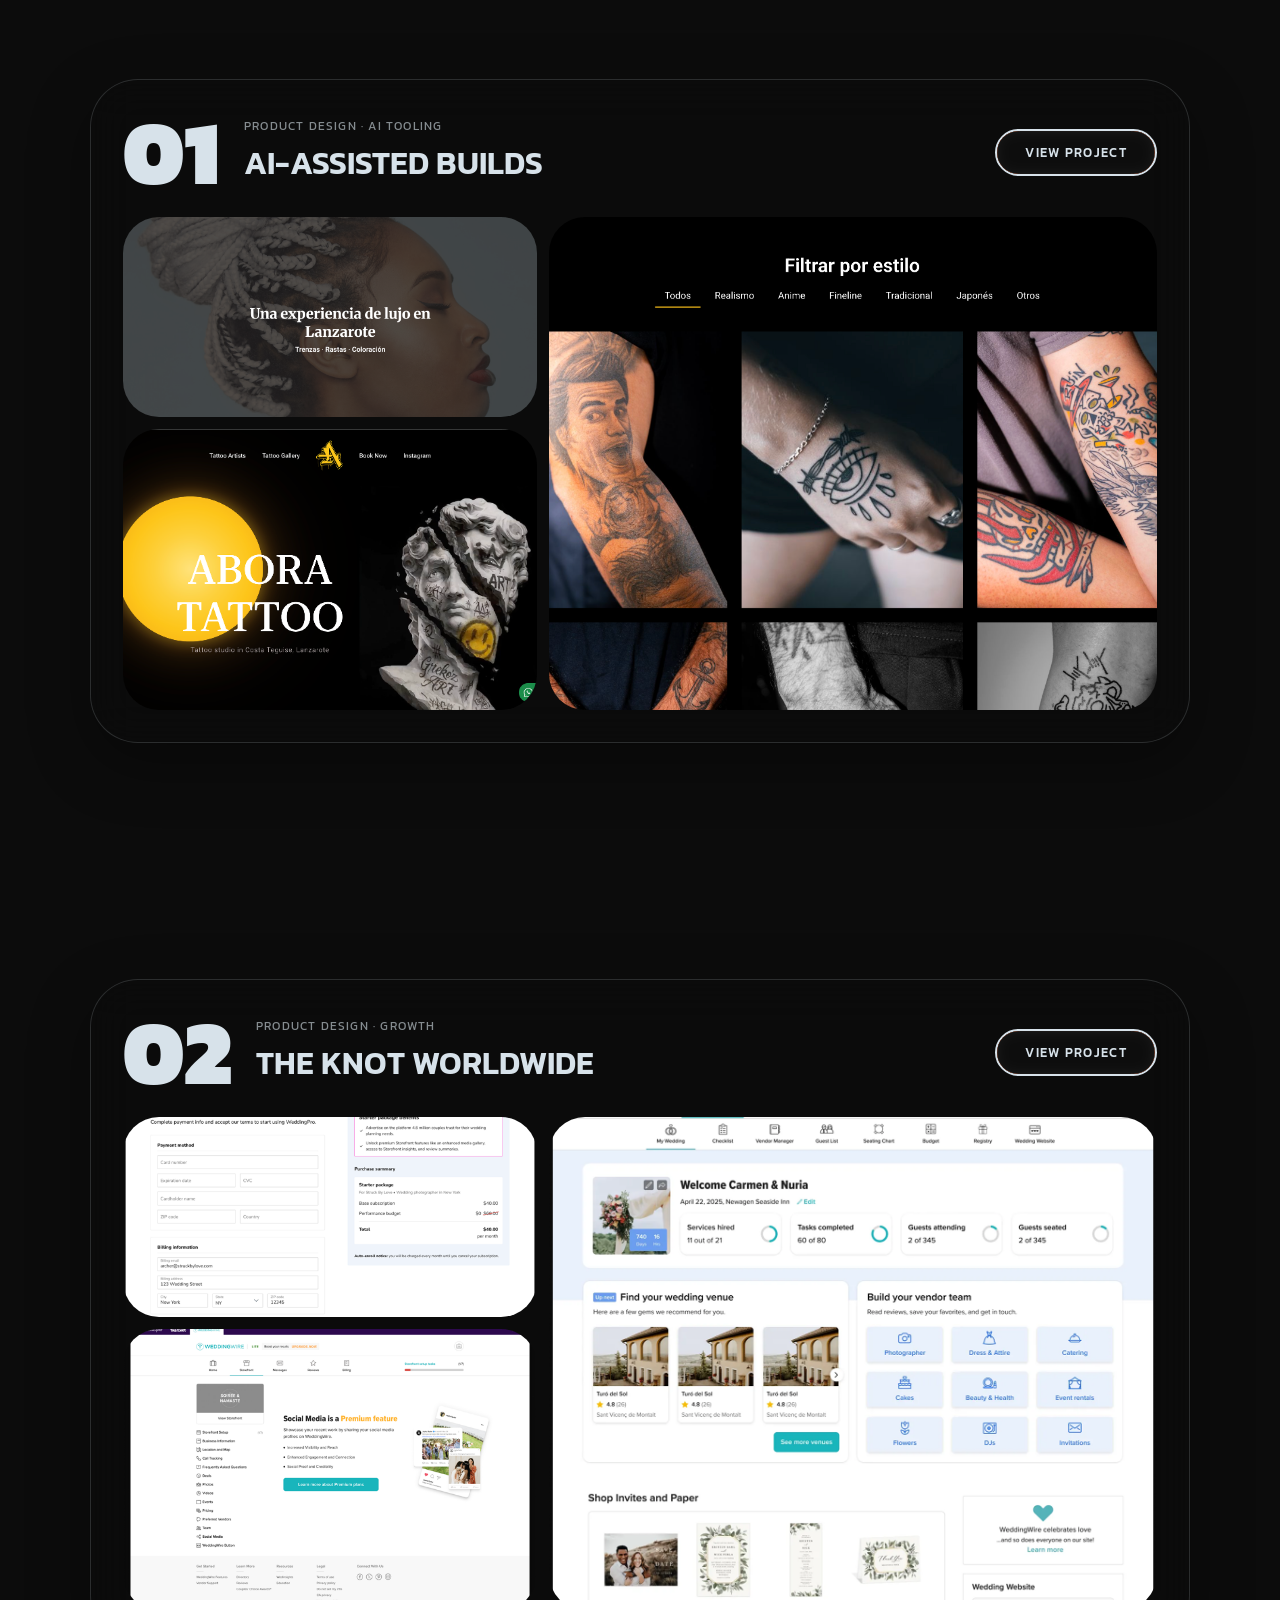
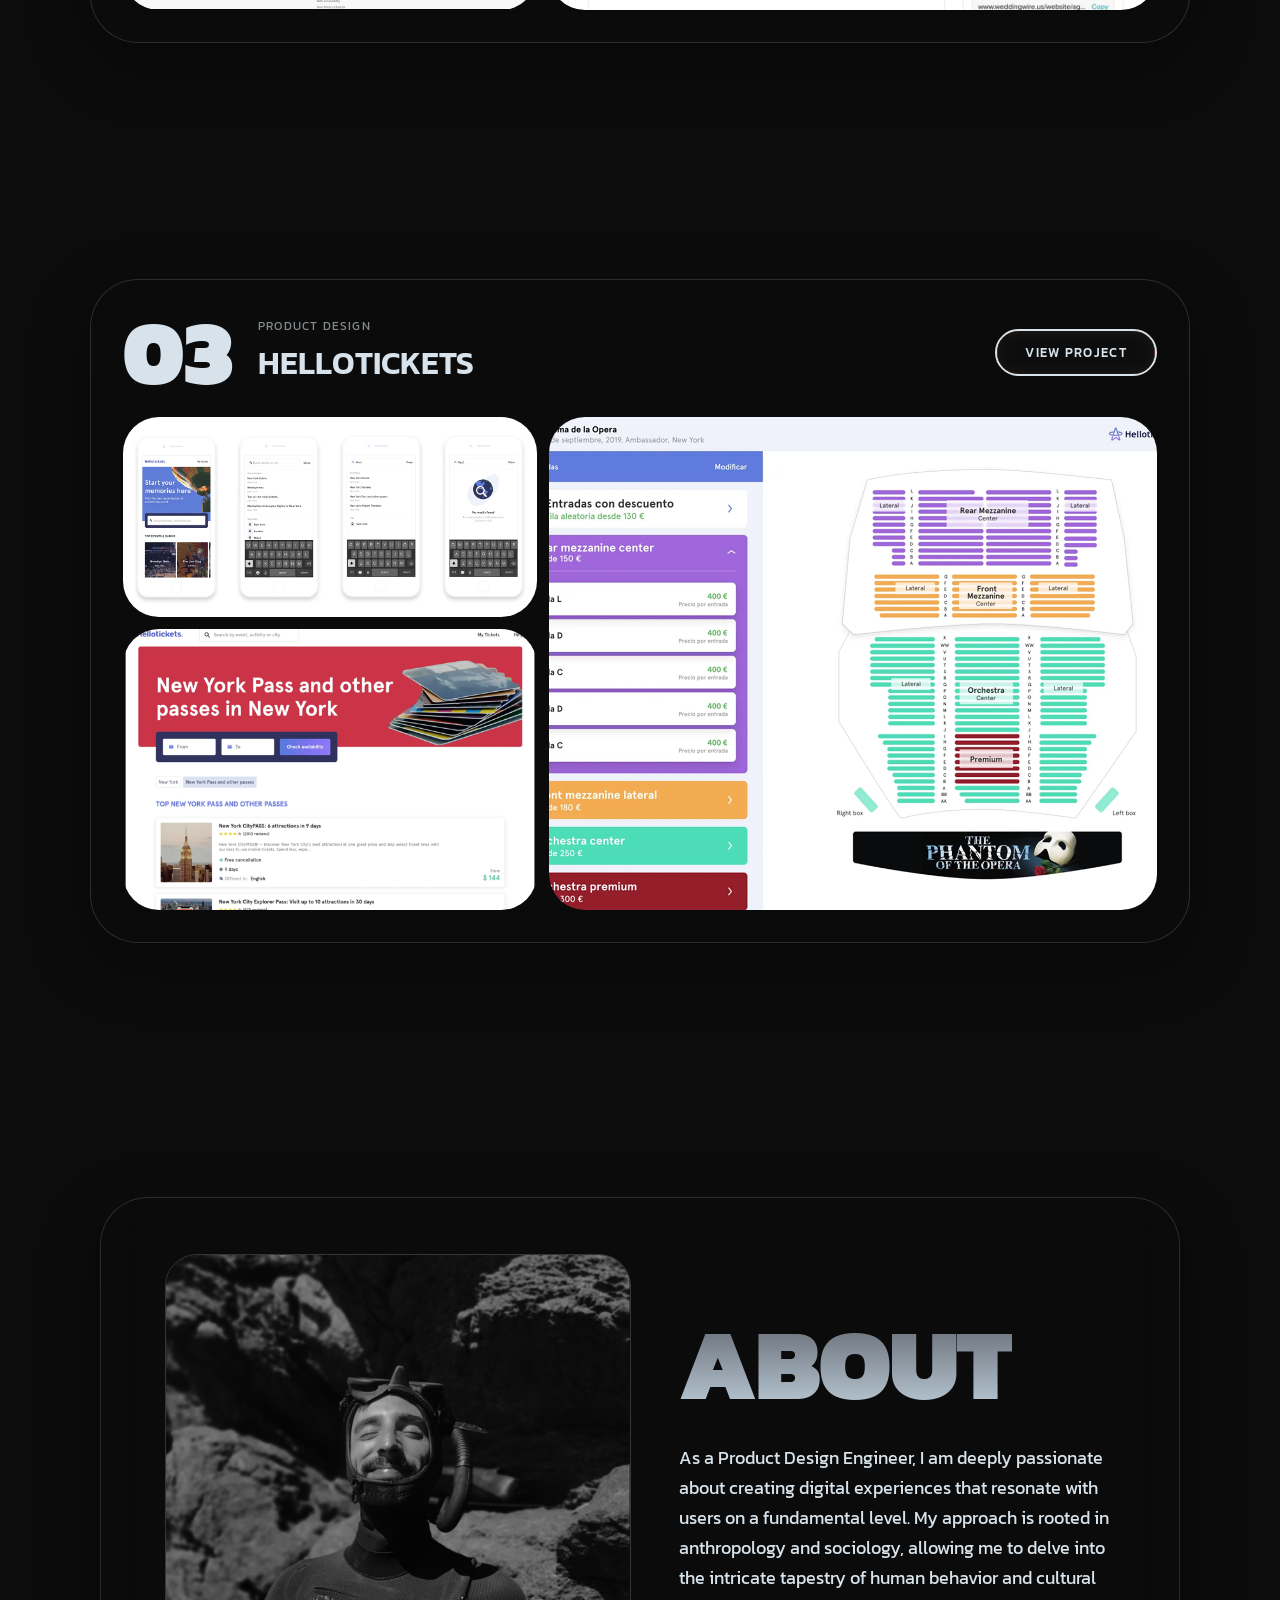
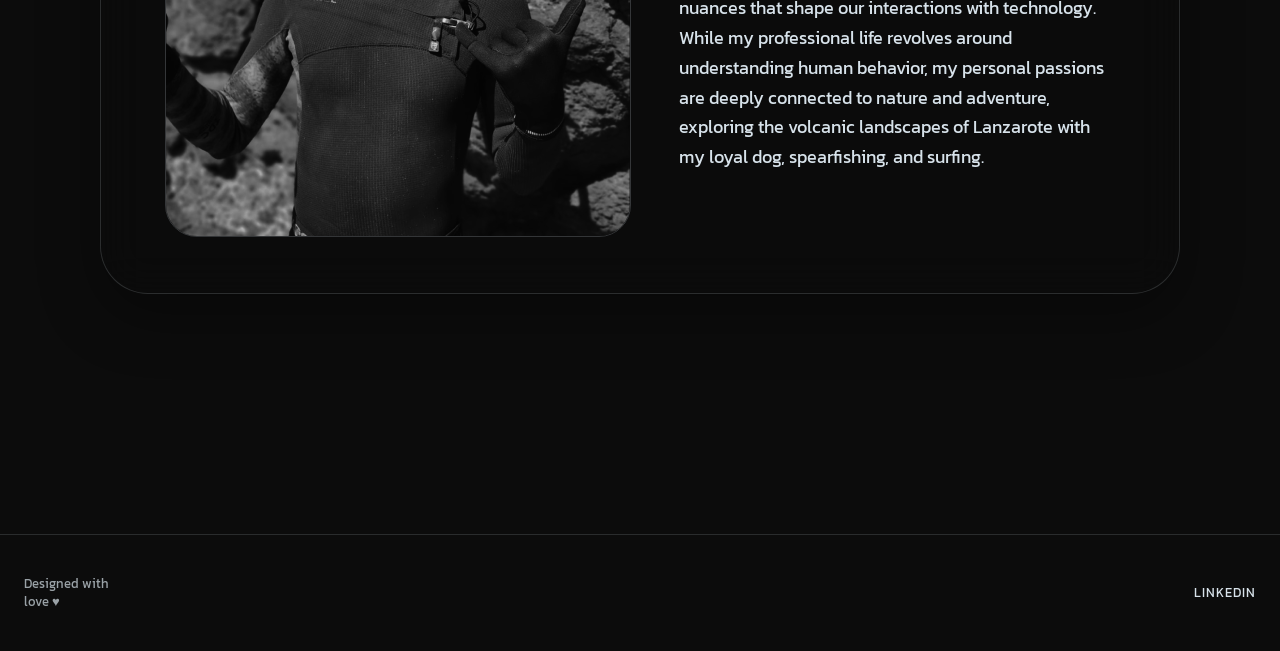
==== commit 5d77d895: "Add favicon and apple-touch-icon Simple "AG" monogram matching the site's palette (#0C0C0C backgroun" ====
--- a/index.html
+++ b/index.html
@@ -2,6 +2,8 @@
   <head>
     <meta charset="UTF-8">
     <title>Portfolio Alex</title>
+    <link rel="icon" type="image/png" href="./img/favicon.png">
+    <link rel="apple-touch-icon" href="./img/apple-touch-icon.png">
     <link rel="stylesheet" href="./css/style.css">
   </head>
   <body>
--- a/css/style.css
+++ b/css/style.css
@@ -54,6 +54,11 @@
 
 .nav-bar a:hover {
   transform: scale(1.2);
+}
+
+.nav-bar a.is-active {
+  color: #FE8457;
+  font-weight: 600;
 }
 
 .nav-bar-ul li {
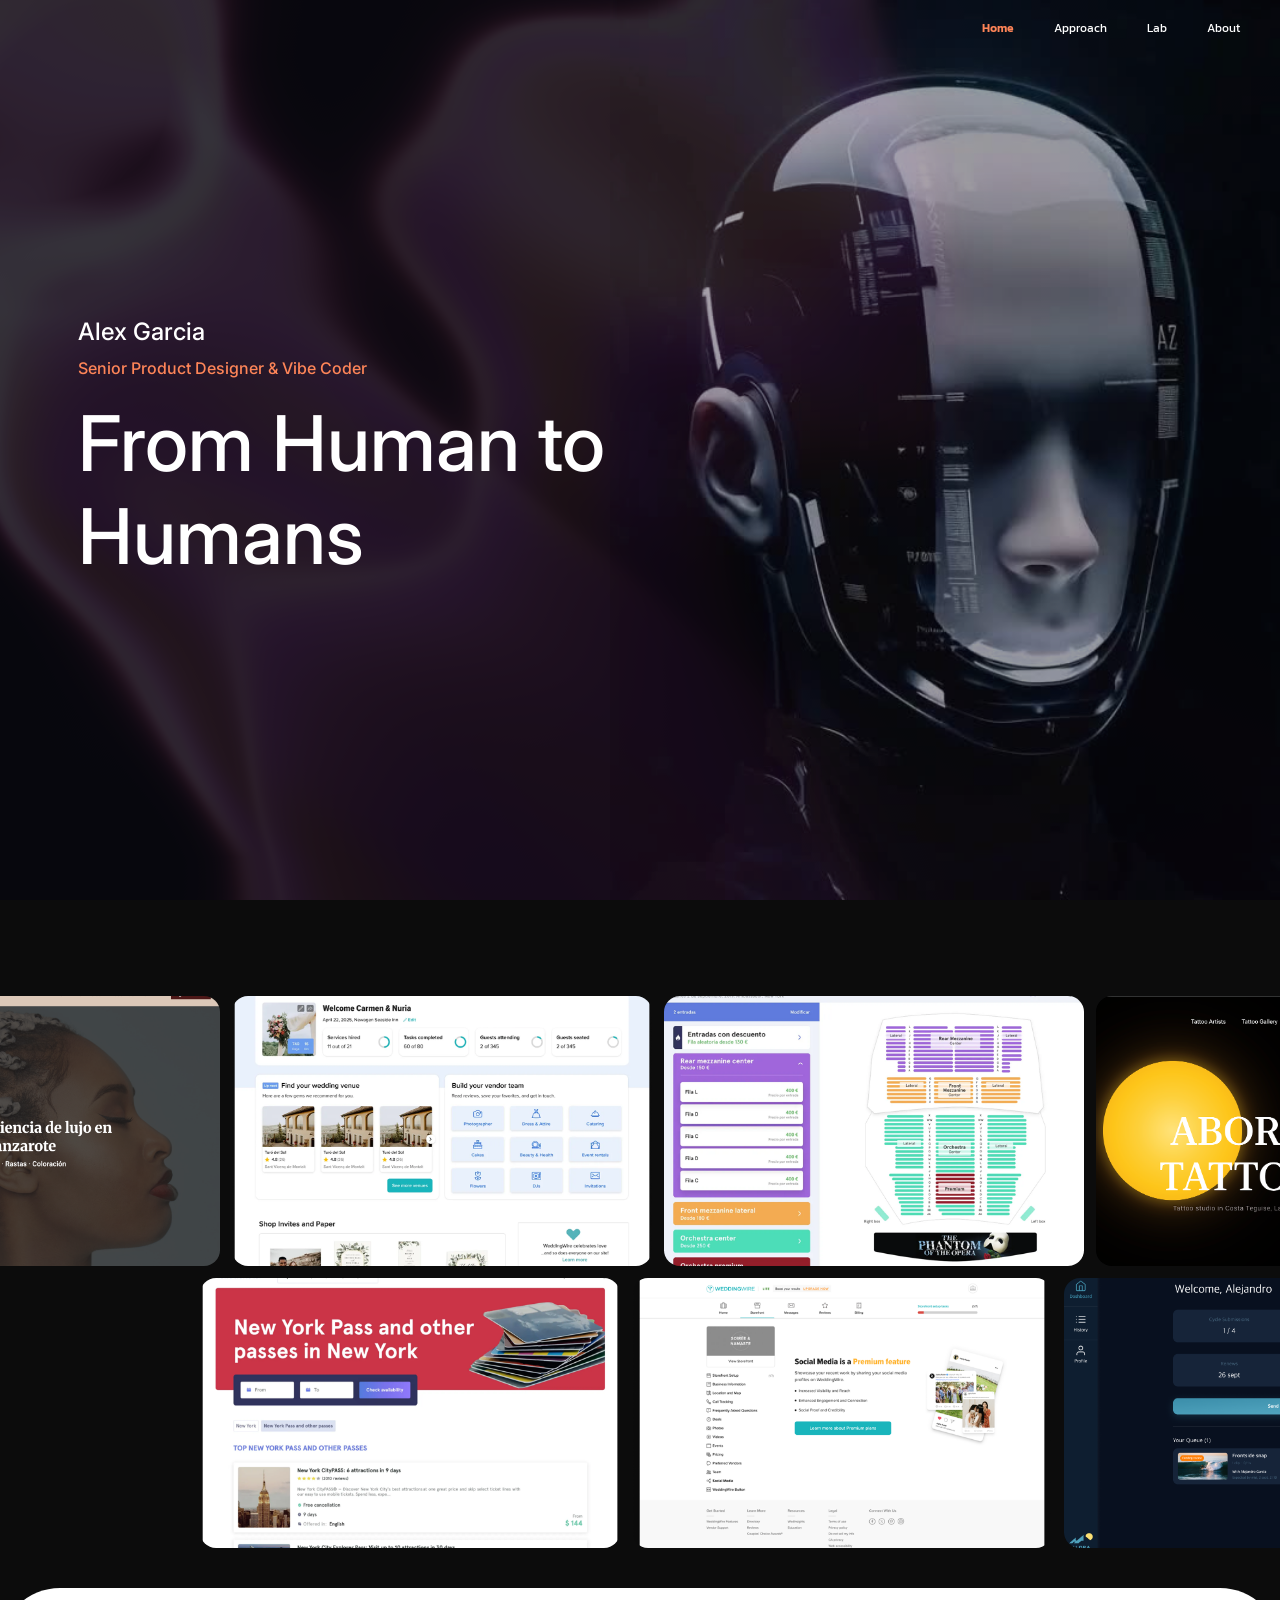
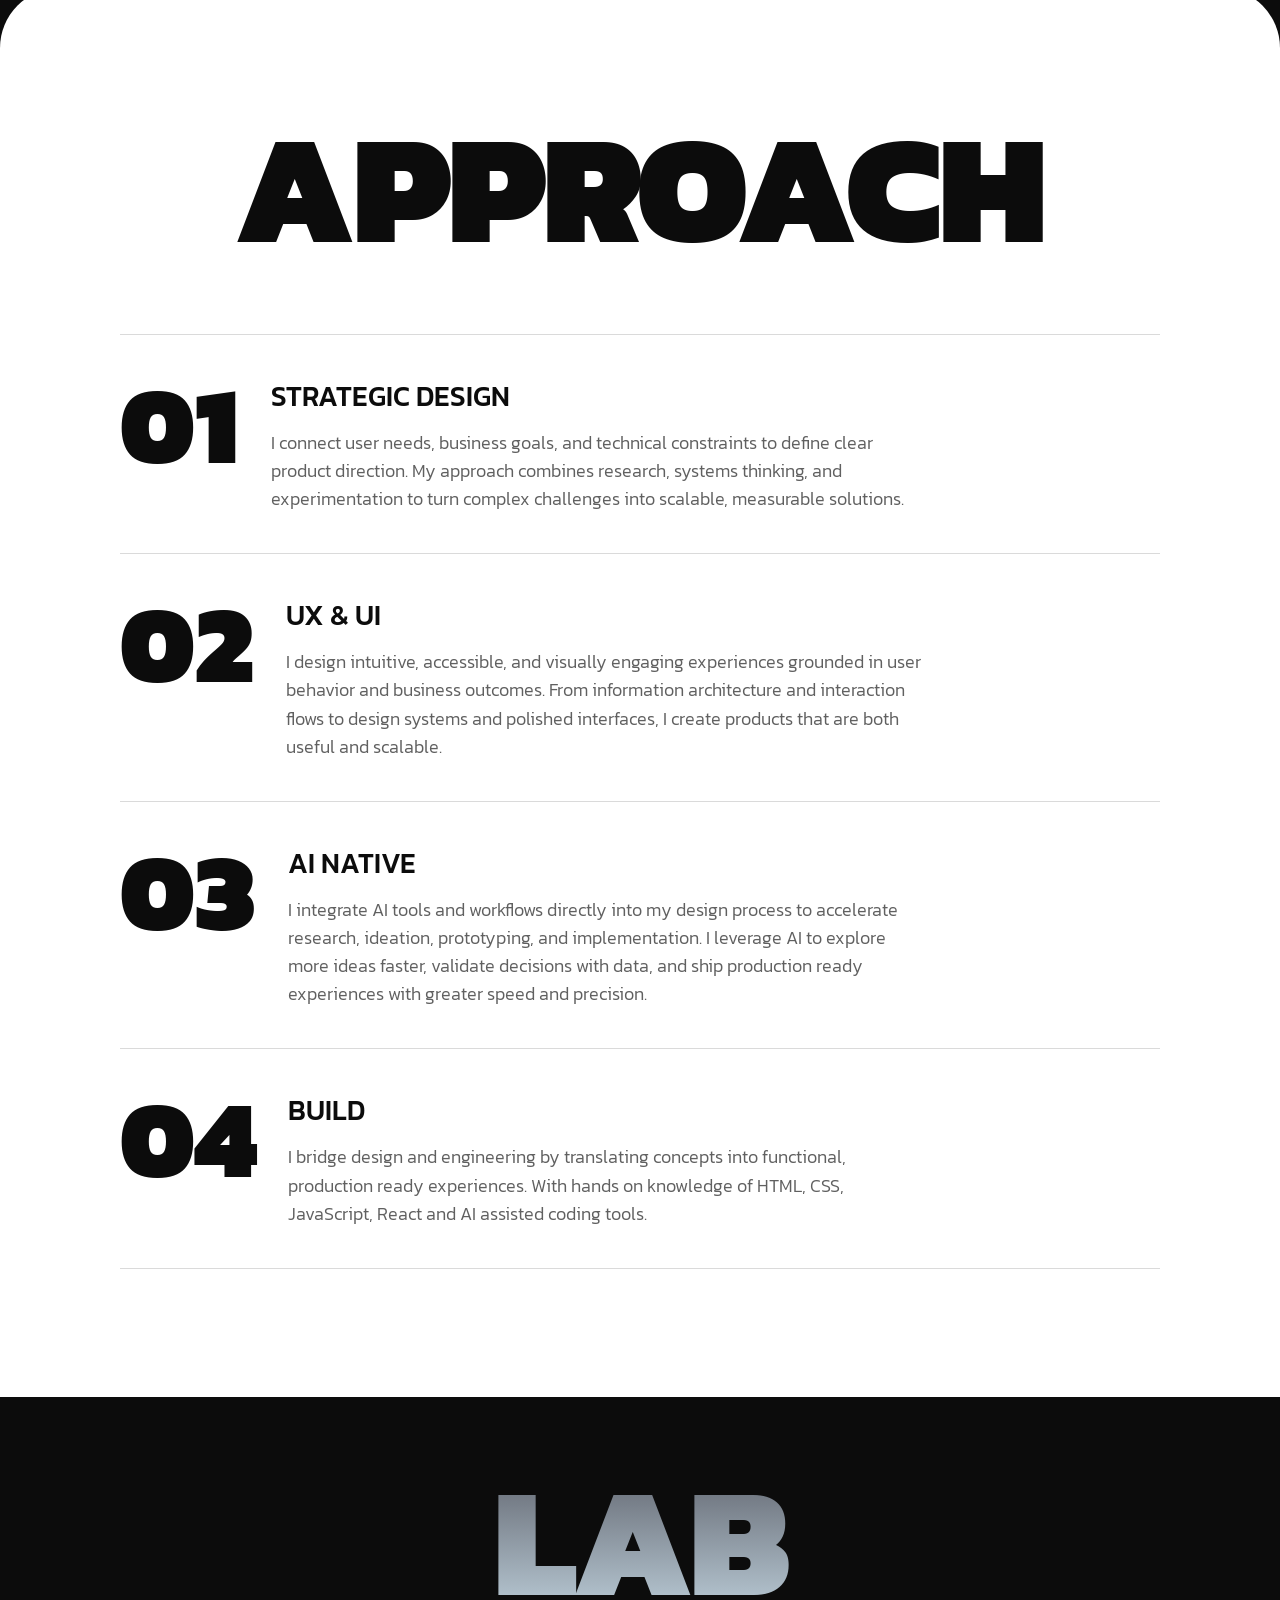
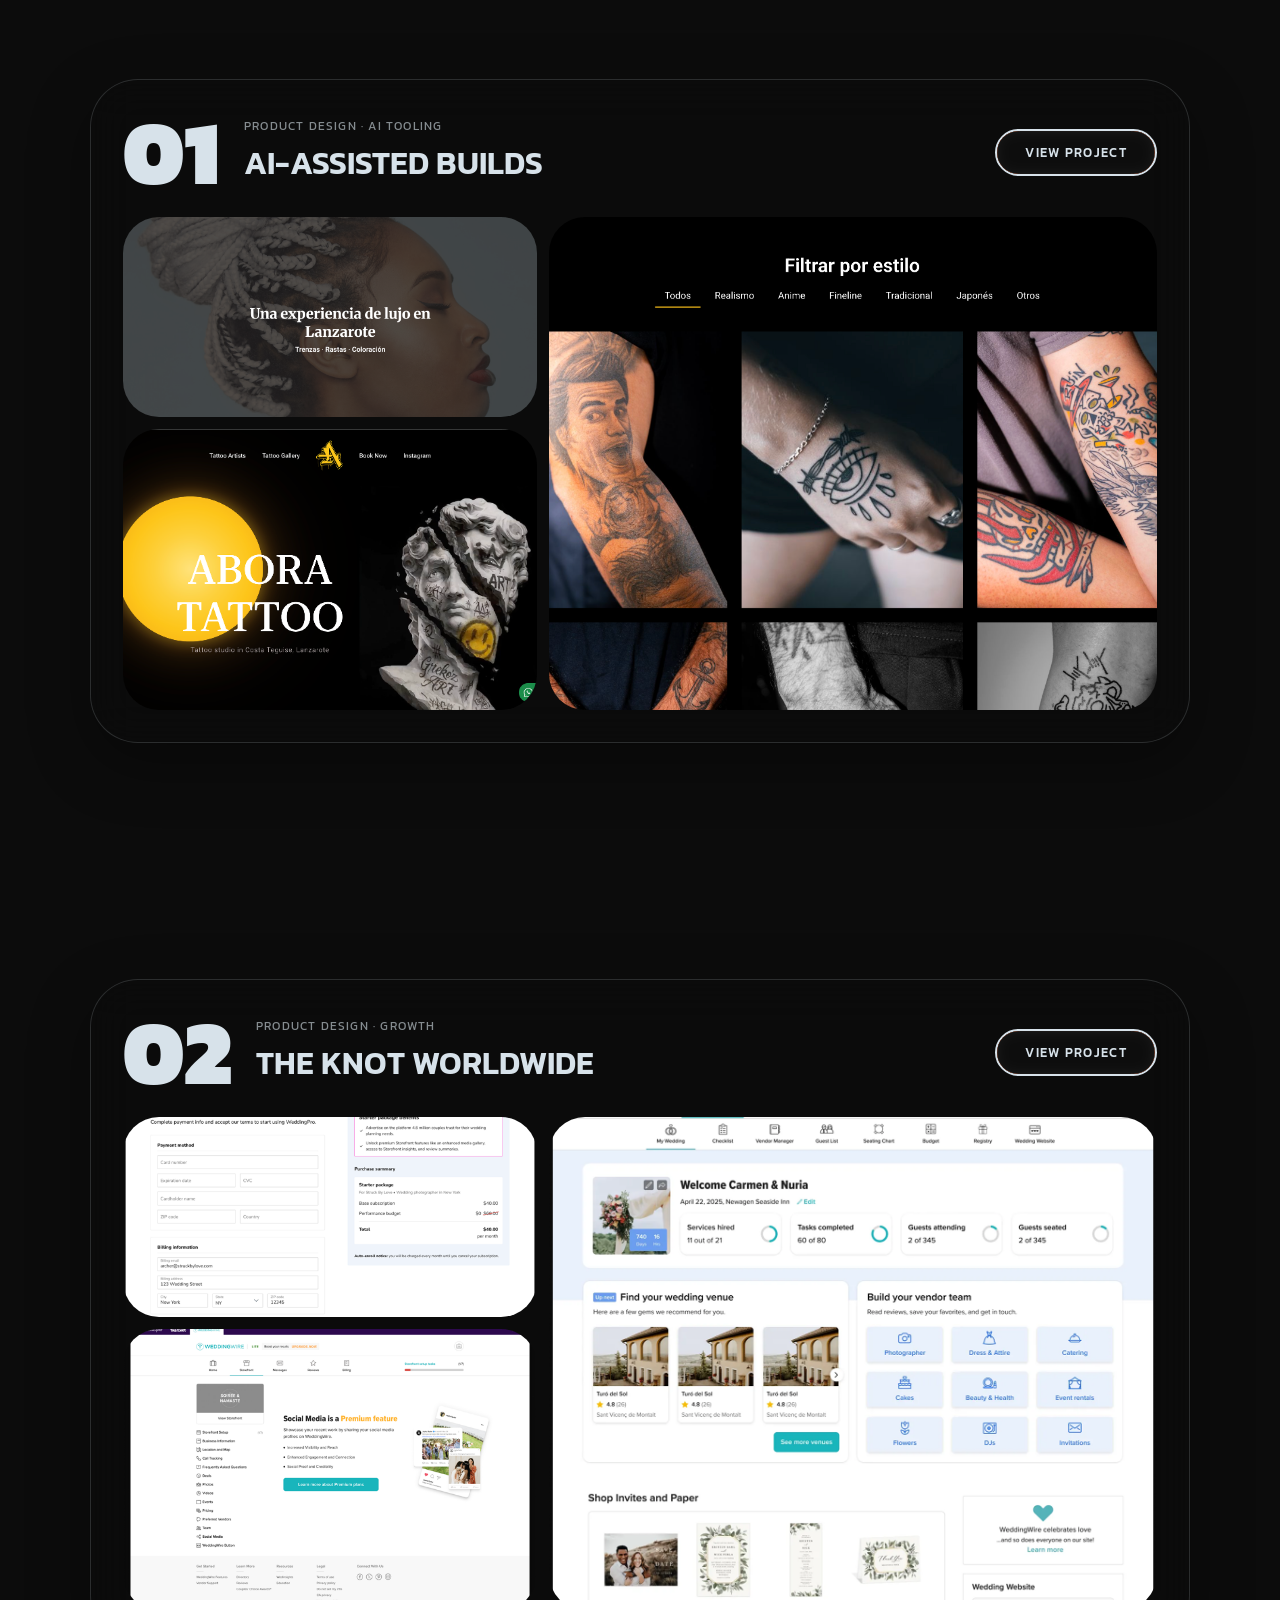
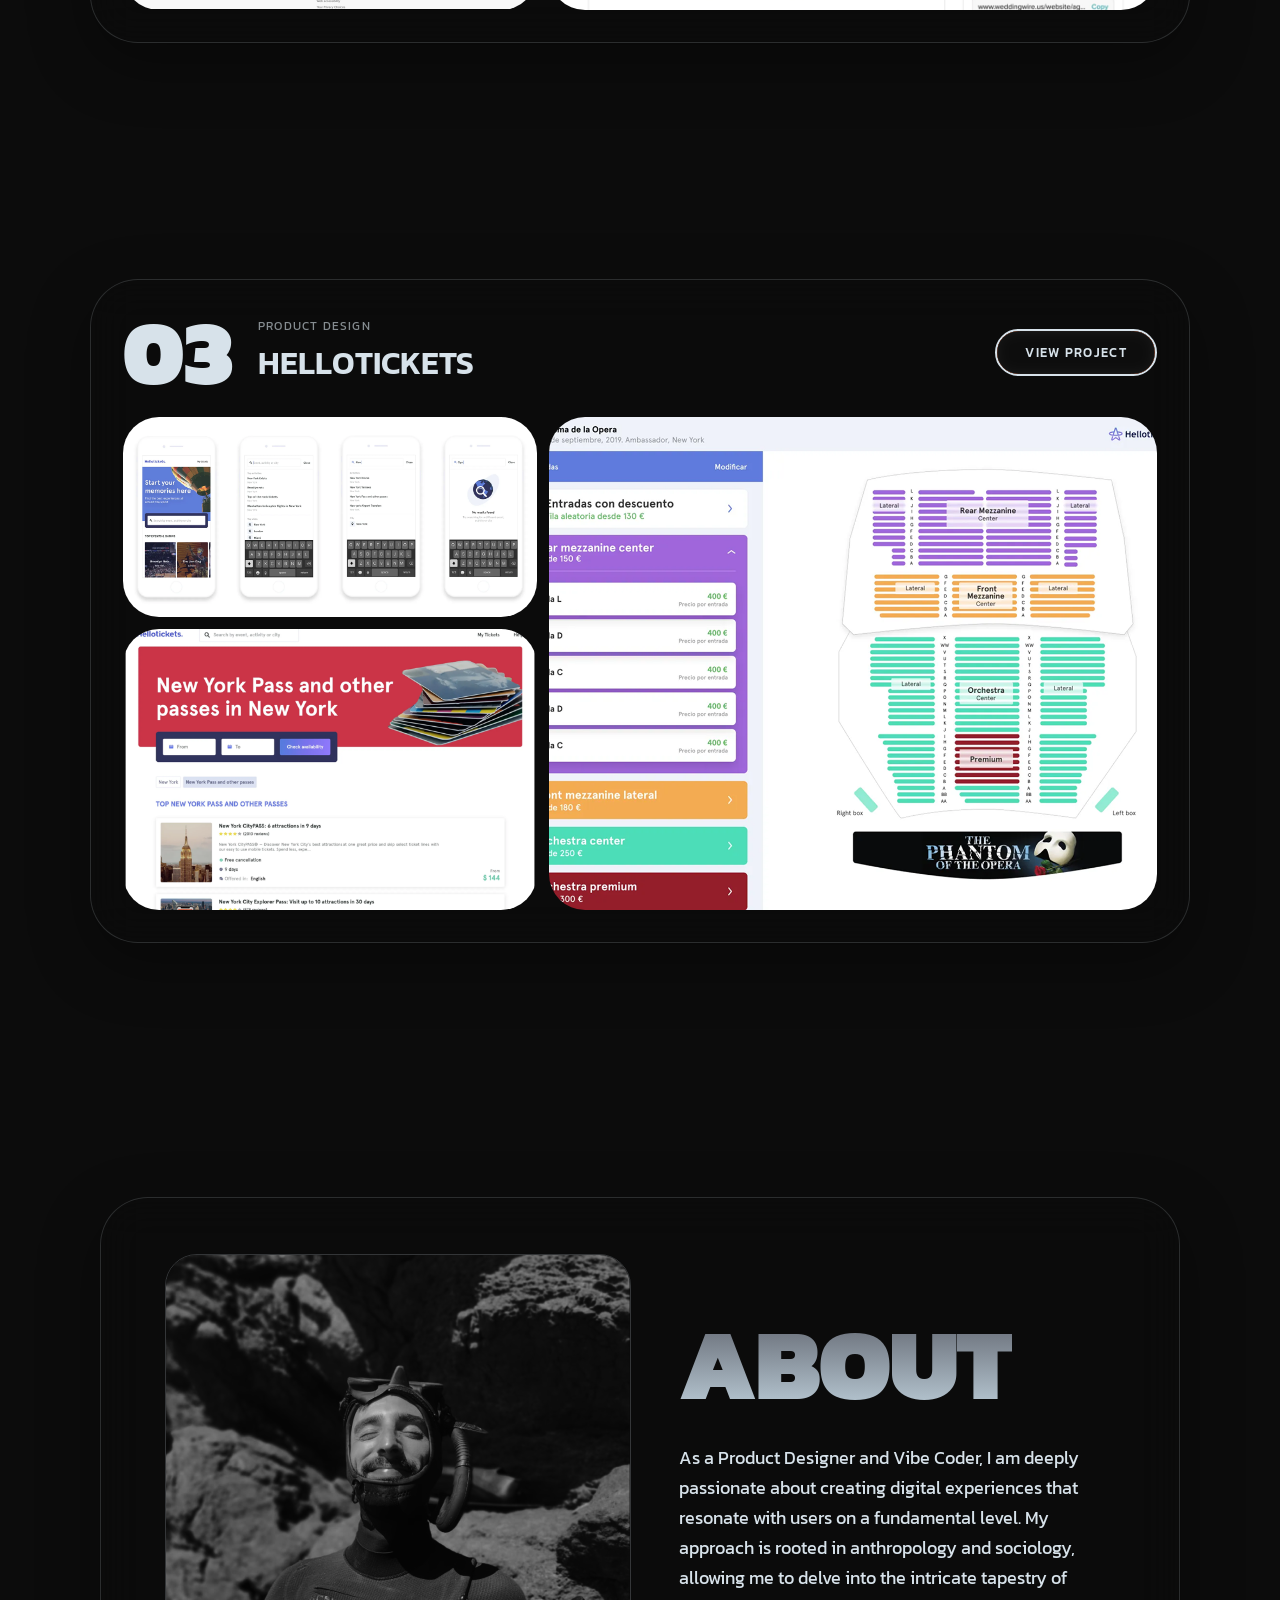
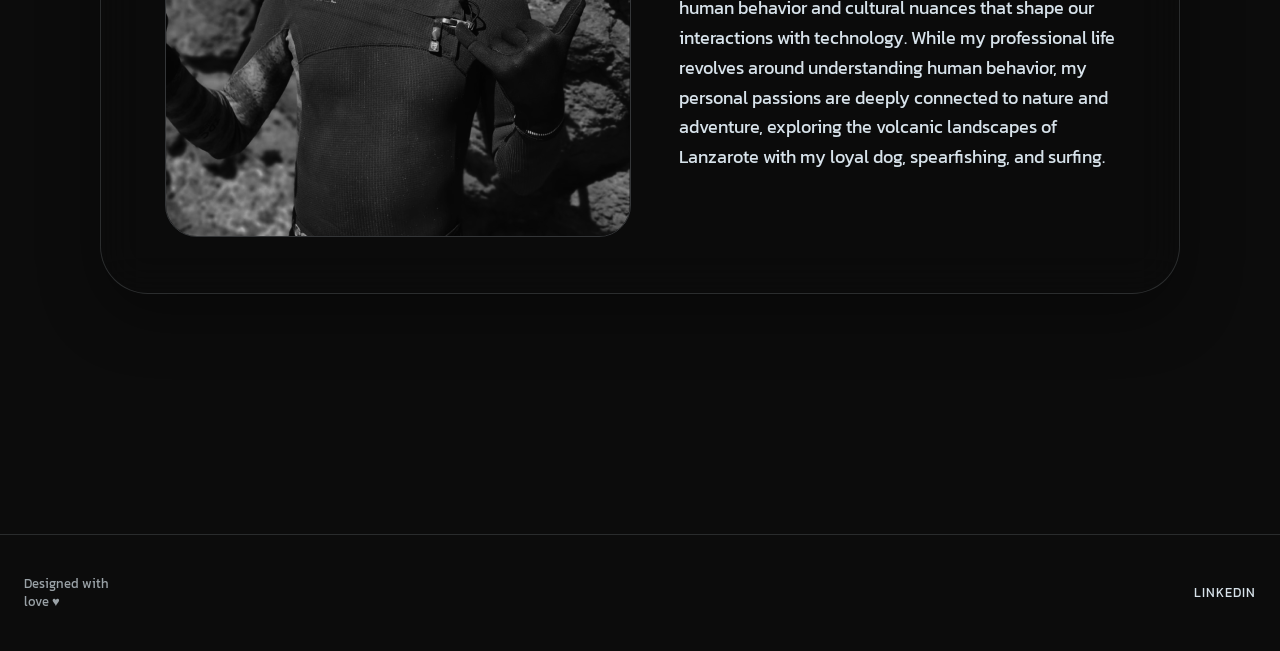
==== commit f286c085: "Update About section title: Product Design Engineer -> Product Designer and Vibe Coder Co-Authored-B" ====
--- a/index.html
+++ b/index.html
@@ -208,7 +208,7 @@
           <div class="pv-about-content">
             <h2 class="pv-about-heading">About</h2>
 
-            <p class="pv-about-text">As a Product Design Engineer, I am deeply passionate about creating digital experiences that resonate with users on a fundamental level. My approach is rooted in anthropology and sociology, allowing me to delve into the intricate tapestry of human behavior and cultural nuances that shape our interactions with technology. While my professional life revolves around understanding human behavior, my personal passions are deeply connected to nature and adventure, exploring the volcanic landscapes of Lanzarote with my loyal dog, spearfishing, and surfing.</p>
+            <p class="pv-about-text">As a Product Designer and Vibe Coder, I am deeply passionate about creating digital experiences that resonate with users on a fundamental level. My approach is rooted in anthropology and sociology, allowing me to delve into the intricate tapestry of human behavior and cultural nuances that shape our interactions with technology. While my professional life revolves around understanding human behavior, my personal passions are deeply connected to nature and adventure, exploring the volcanic landscapes of Lanzarote with my loyal dog, spearfishing, and surfing.</p>
           </div>
         </div>
       </div>
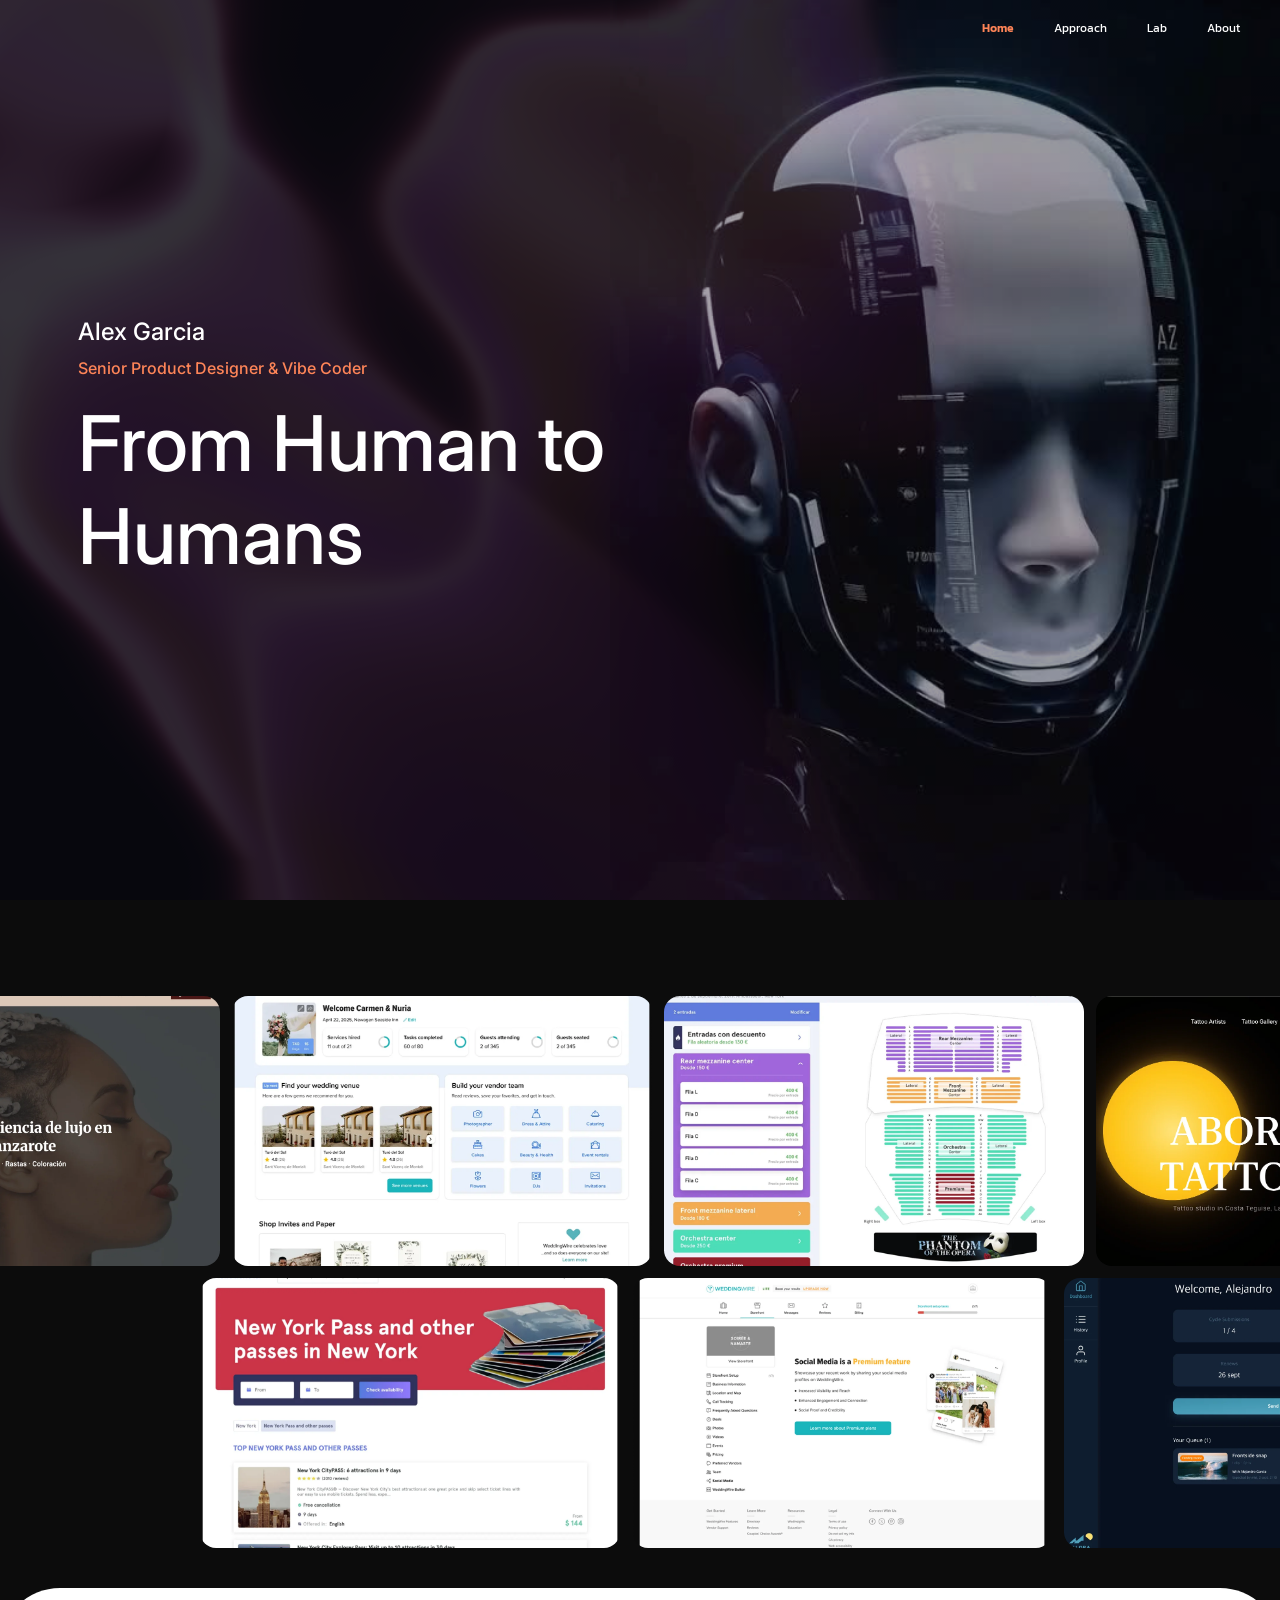
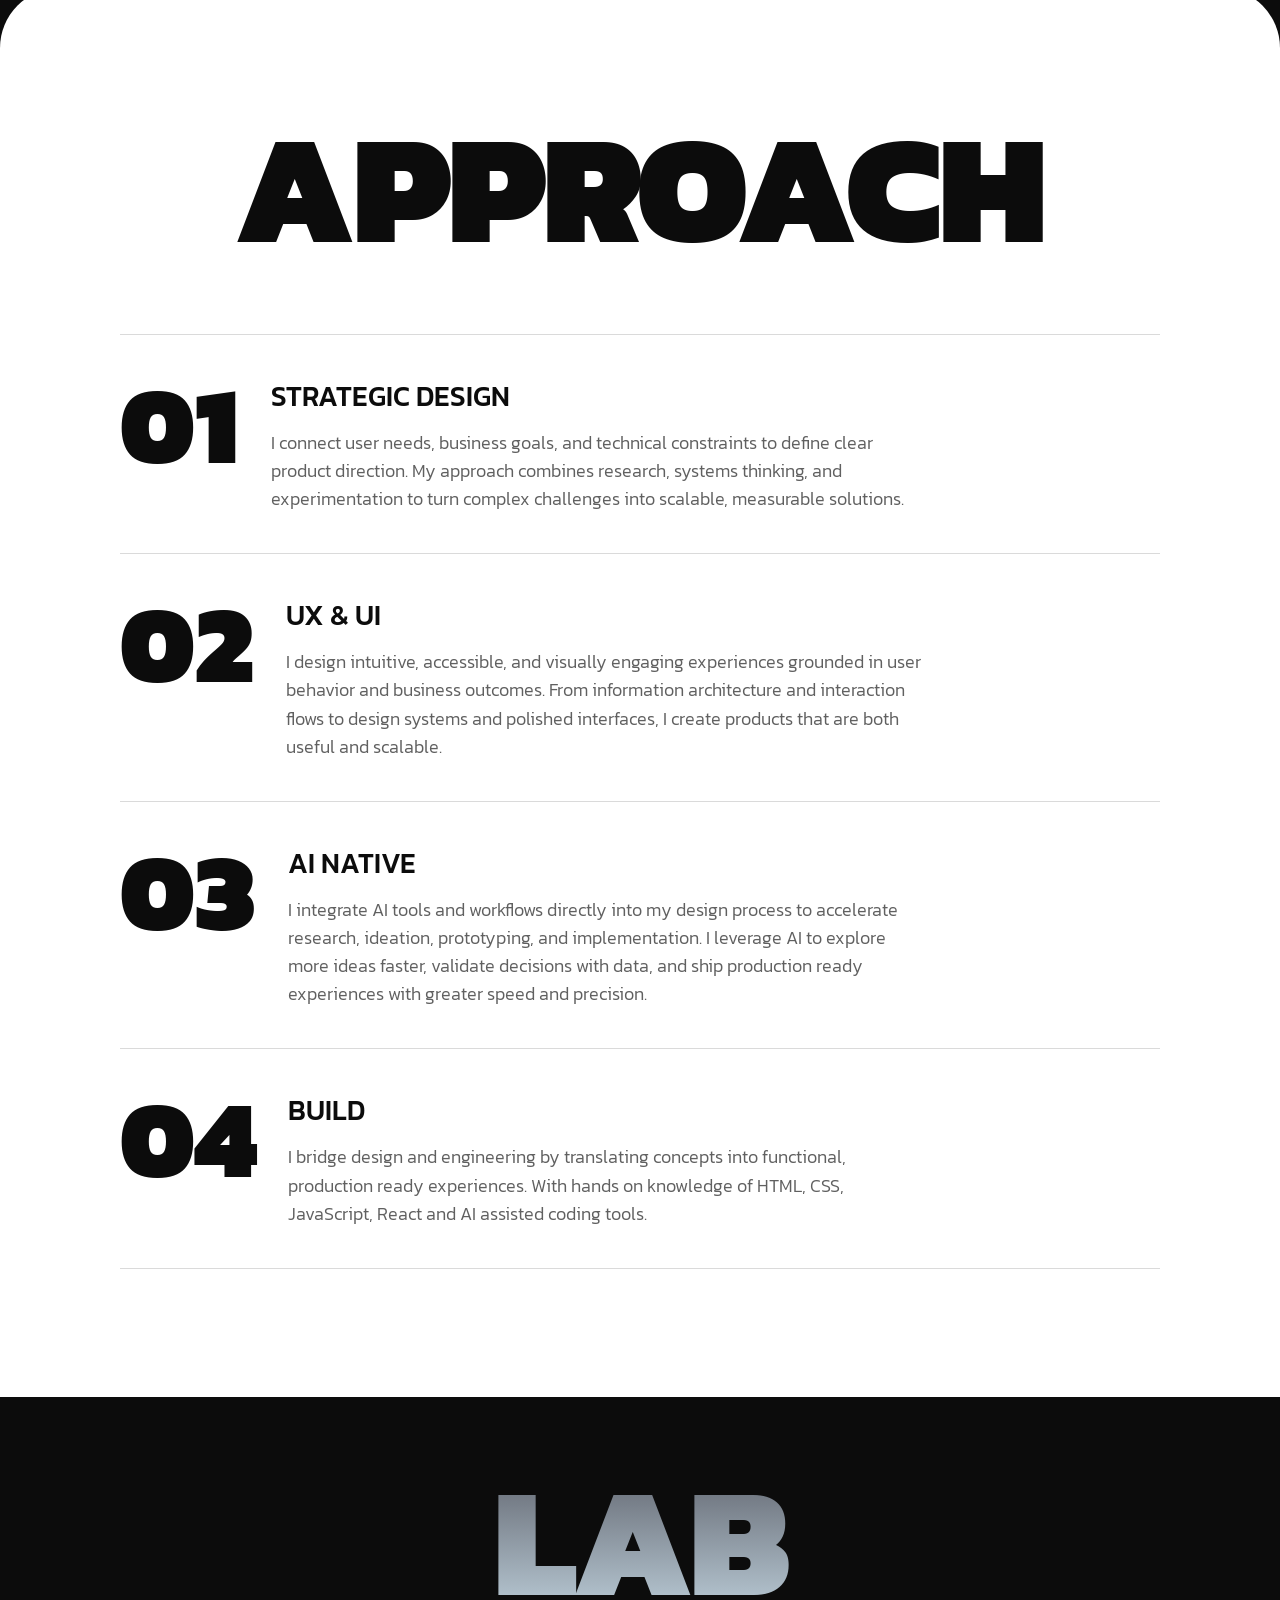
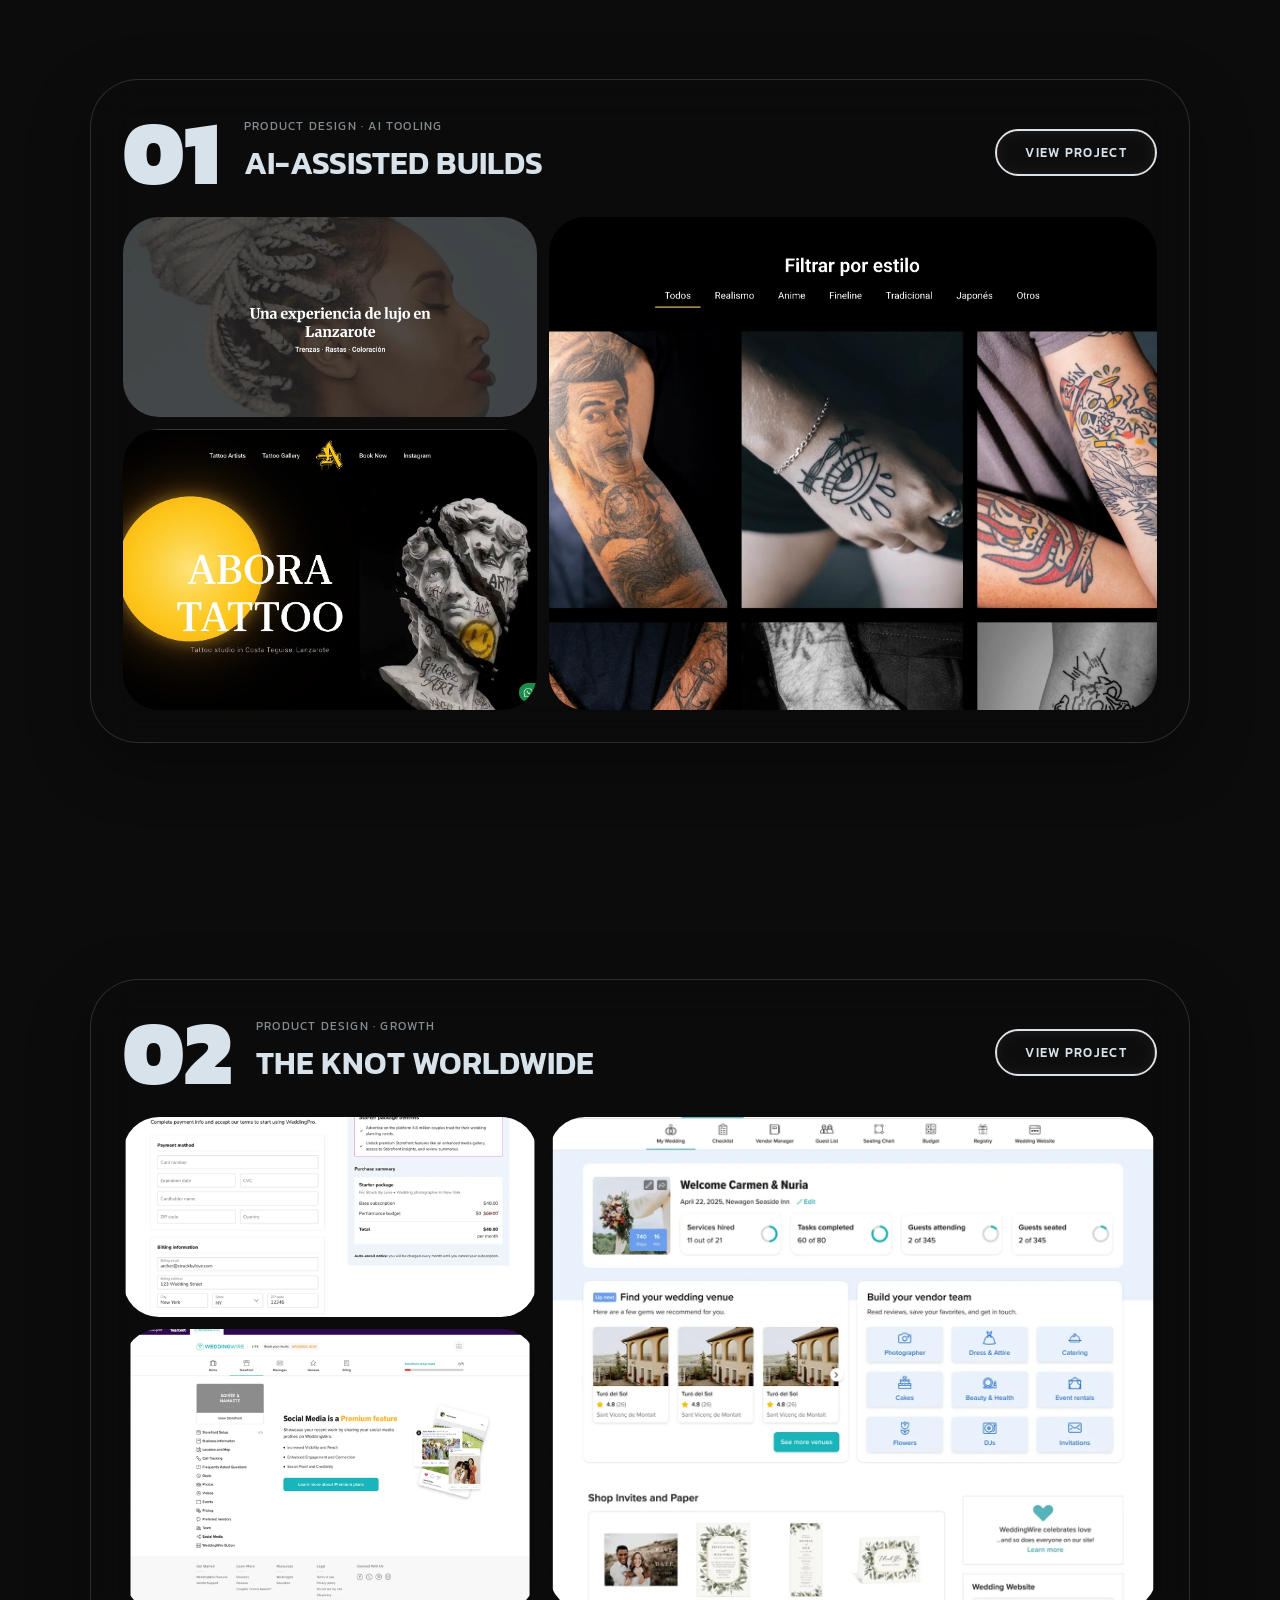
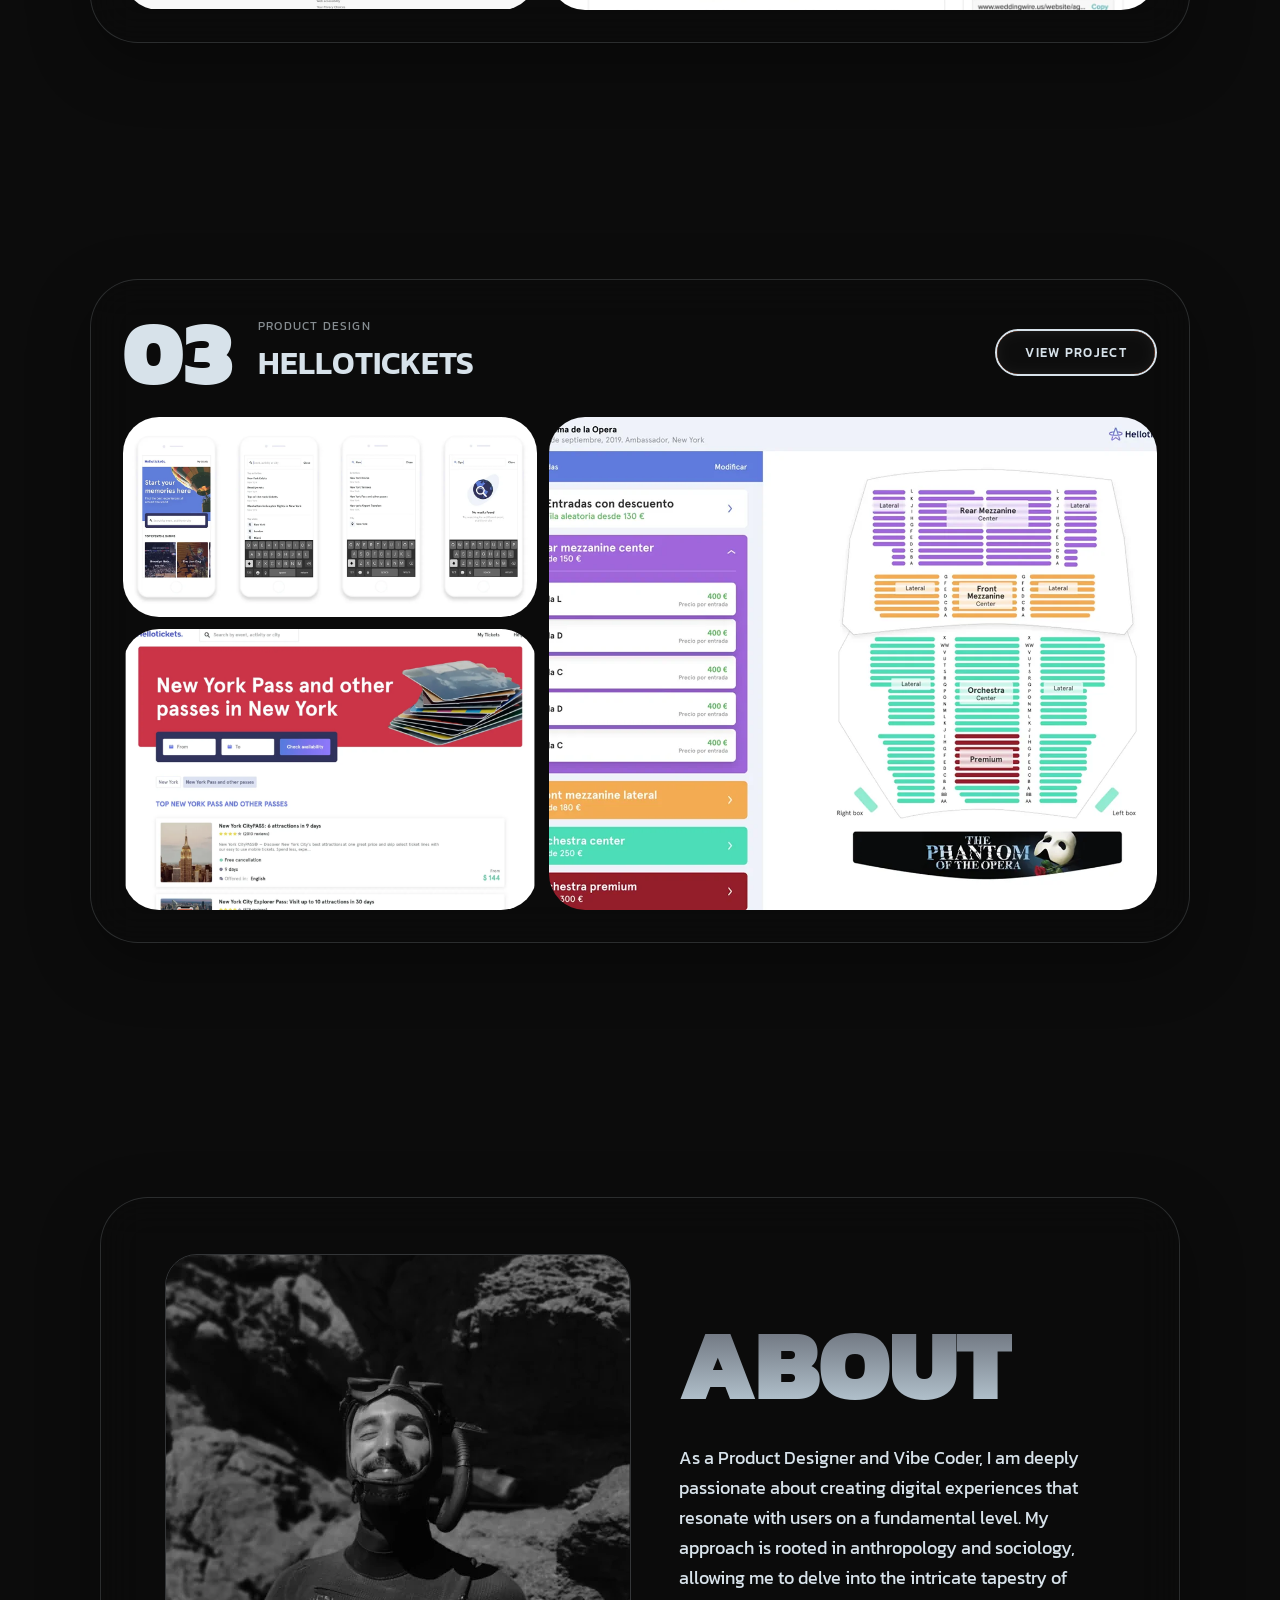
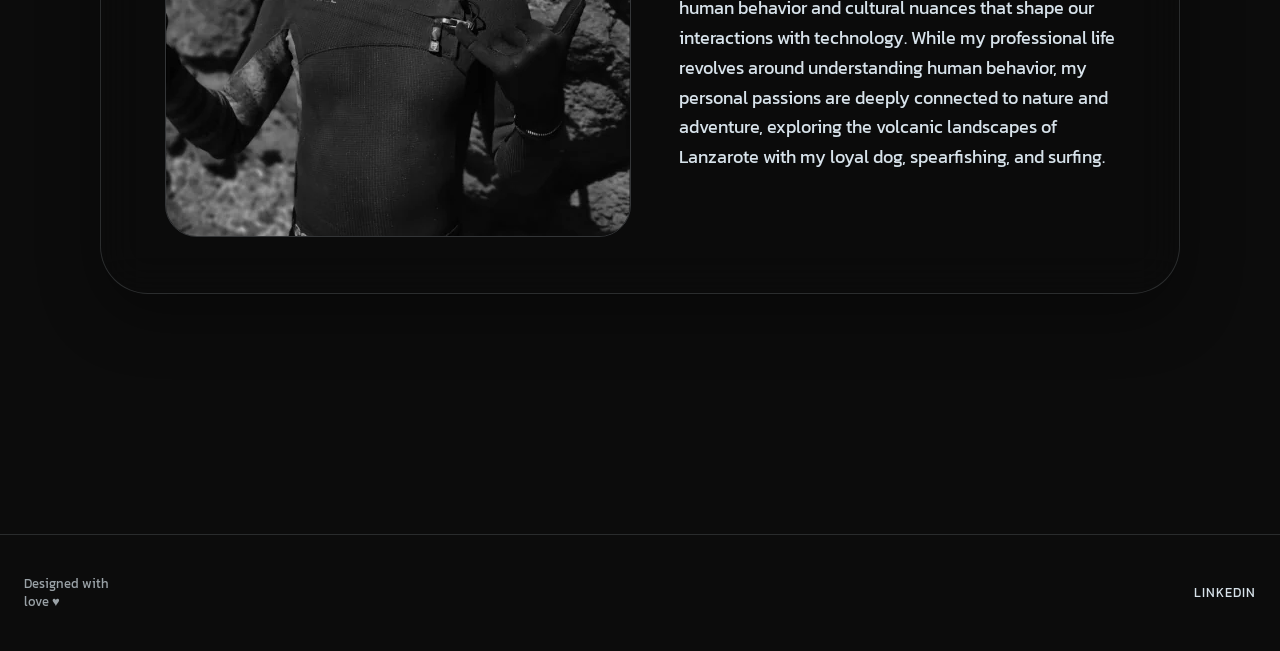
==== commit aea2703b: "Convert content images to WebP (45MB -> ~7MB) img/ was 45MB of pure PNG. Converted the 51 referenced" ====
--- a/index.html
+++ b/index.html
@@ -37,45 +37,45 @@
          ============================================================ -->
     <section class="pv-marquee">
       <div class="pv-marquee-row" data-marquee="right">
-        <div class="pv-marquee-tile"><img src="./img/ai-trenzas-kg.png" alt="AI-assisted builds — Trenzas KG" loading="lazy"></div>
-        <div class="pv-marquee-tile"><img src="./img/tkw-weddingwire-dashboard.png" alt="The Knot Worldwide — WeddingWire dashboard" loading="lazy"></div>
-        <div class="pv-marquee-tile"><img src="./img/ht-seat-map.png" alt="Hellotickets — seat map" loading="lazy"></div>
-        <div class="pv-marquee-tile"><img src="./img/ai-abora-tattoo.png" alt="AI-assisted builds — Abora Tattoo" loading="lazy"></div>
-        <div class="pv-marquee-tile"><img src="./img/tkw-weddingpro-checkout.png" alt="The Knot Worldwide — WeddingPro checkout" loading="lazy"></div>
-        <div class="pv-marquee-tile"><img src="./img/ht-app-search-flow.png" alt="Hellotickets — app search flow" loading="lazy"></div>
-        <div class="pv-marquee-tile"><img src="./img/ai-alora-dashboard.png" alt="AI-assisted builds — Alora dashboard" loading="lazy"></div>
-        <div class="pv-marquee-tile"><img src="./img/tkw-weddingwire-storefront.png" alt="The Knot Worldwide — WeddingWire storefront" loading="lazy"></div>
-        <div class="pv-marquee-tile"><img src="./img/ht-ny-pass-page.png" alt="Hellotickets — New York Pass page" loading="lazy"></div>
-        <div class="pv-marquee-tile"><img src="./img/ai-trenzas-kg.png" alt="AI-assisted builds — Trenzas KG" loading="lazy"></div>
-        <div class="pv-marquee-tile"><img src="./img/tkw-weddingwire-dashboard.png" alt="The Knot Worldwide — WeddingWire dashboard" loading="lazy"></div>
-        <div class="pv-marquee-tile"><img src="./img/ht-seat-map.png" alt="Hellotickets — seat map" loading="lazy"></div>
-        <div class="pv-marquee-tile"><img src="./img/ai-abora-tattoo.png" alt="AI-assisted builds — Abora Tattoo" loading="lazy"></div>
-        <div class="pv-marquee-tile"><img src="./img/tkw-weddingpro-checkout.png" alt="The Knot Worldwide — WeddingPro checkout" loading="lazy"></div>
-        <div class="pv-marquee-tile"><img src="./img/ht-app-search-flow.png" alt="Hellotickets — app search flow" loading="lazy"></div>
-        <div class="pv-marquee-tile"><img src="./img/ai-alora-dashboard.png" alt="AI-assisted builds — Alora dashboard" loading="lazy"></div>
-        <div class="pv-marquee-tile"><img src="./img/tkw-weddingwire-storefront.png" alt="The Knot Worldwide — WeddingWire storefront" loading="lazy"></div>
-        <div class="pv-marquee-tile"><img src="./img/ht-ny-pass-page.png" alt="Hellotickets — New York Pass page" loading="lazy"></div>
+        <div class="pv-marquee-tile"><img src="./img/ai-trenzas-kg.webp" alt="AI-assisted builds — Trenzas KG" loading="lazy"></div>
+        <div class="pv-marquee-tile"><img src="./img/tkw-weddingwire-dashboard.webp" alt="The Knot Worldwide — WeddingWire dashboard" loading="lazy"></div>
+        <div class="pv-marquee-tile"><img src="./img/ht-seat-map.webp" alt="Hellotickets — seat map" loading="lazy"></div>
+        <div class="pv-marquee-tile"><img src="./img/ai-abora-tattoo.webp" alt="AI-assisted builds — Abora Tattoo" loading="lazy"></div>
+        <div class="pv-marquee-tile"><img src="./img/tkw-weddingpro-checkout.webp" alt="The Knot Worldwide — WeddingPro checkout" loading="lazy"></div>
+        <div class="pv-marquee-tile"><img src="./img/ht-app-search-flow.webp" alt="Hellotickets — app search flow" loading="lazy"></div>
+        <div class="pv-marquee-tile"><img src="./img/ai-alora-dashboard.webp" alt="AI-assisted builds — Alora dashboard" loading="lazy"></div>
+        <div class="pv-marquee-tile"><img src="./img/tkw-weddingwire-storefront.webp" alt="The Knot Worldwide — WeddingWire storefront" loading="lazy"></div>
+        <div class="pv-marquee-tile"><img src="./img/ht-ny-pass-page.webp" alt="Hellotickets — New York Pass page" loading="lazy"></div>
+        <div class="pv-marquee-tile"><img src="./img/ai-trenzas-kg.webp" alt="AI-assisted builds — Trenzas KG" loading="lazy"></div>
+        <div class="pv-marquee-tile"><img src="./img/tkw-weddingwire-dashboard.webp" alt="The Knot Worldwide — WeddingWire dashboard" loading="lazy"></div>
+        <div class="pv-marquee-tile"><img src="./img/ht-seat-map.webp" alt="Hellotickets — seat map" loading="lazy"></div>
+        <div class="pv-marquee-tile"><img src="./img/ai-abora-tattoo.webp" alt="AI-assisted builds — Abora Tattoo" loading="lazy"></div>
+        <div class="pv-marquee-tile"><img src="./img/tkw-weddingpro-checkout.webp" alt="The Knot Worldwide — WeddingPro checkout" loading="lazy"></div>
+        <div class="pv-marquee-tile"><img src="./img/ht-app-search-flow.webp" alt="Hellotickets — app search flow" loading="lazy"></div>
+        <div class="pv-marquee-tile"><img src="./img/ai-alora-dashboard.webp" alt="AI-assisted builds — Alora dashboard" loading="lazy"></div>
+        <div class="pv-marquee-tile"><img src="./img/tkw-weddingwire-storefront.webp" alt="The Knot Worldwide — WeddingWire storefront" loading="lazy"></div>
+        <div class="pv-marquee-tile"><img src="./img/ht-ny-pass-page.webp" alt="Hellotickets — New York Pass page" loading="lazy"></div>
       </div>
 
       <div class="pv-marquee-row" data-marquee="left">
-        <div class="pv-marquee-tile"><img src="./img/ht-ny-pass-page.png" alt="Hellotickets — New York Pass page" loading="lazy"></div>
-        <div class="pv-marquee-tile"><img src="./img/tkw-weddingwire-storefront.png" alt="The Knot Worldwide — WeddingWire storefront" loading="lazy"></div>
-        <div class="pv-marquee-tile"><img src="./img/ai-alora-dashboard.png" alt="AI-assisted builds — Alora dashboard" loading="lazy"></div>
-        <div class="pv-marquee-tile"><img src="./img/ht-app-search-flow.png" alt="Hellotickets — app search flow" loading="lazy"></div>
-        <div class="pv-marquee-tile"><img src="./img/tkw-weddingpro-checkout.png" alt="The Knot Worldwide — WeddingPro checkout" loading="lazy"></div>
-        <div class="pv-marquee-tile"><img src="./img/ai-abora-tattoo.png" alt="AI-assisted builds — Abora Tattoo" loading="lazy"></div>
-        <div class="pv-marquee-tile"><img src="./img/ht-seat-map.png" alt="Hellotickets — seat map" loading="lazy"></div>
-        <div class="pv-marquee-tile"><img src="./img/tkw-weddingwire-dashboard.png" alt="The Knot Worldwide — WeddingWire dashboard" loading="lazy"></div>
-        <div class="pv-marquee-tile"><img src="./img/ai-trenzas-kg.png" alt="AI-assisted builds — Trenzas KG" loading="lazy"></div>
-        <div class="pv-marquee-tile"><img src="./img/ht-ny-pass-page.png" alt="Hellotickets — New York Pass page" loading="lazy"></div>
-        <div class="pv-marquee-tile"><img src="./img/tkw-weddingwire-storefront.png" alt="The Knot Worldwide — WeddingWire storefront" loading="lazy"></div>
-        <div class="pv-marquee-tile"><img src="./img/ai-alora-dashboard.png" alt="AI-assisted builds — Alora dashboard" loading="lazy"></div>
-        <div class="pv-marquee-tile"><img src="./img/ht-app-search-flow.png" alt="Hellotickets — app search flow" loading="lazy"></div>
-        <div class="pv-marquee-tile"><img src="./img/tkw-weddingpro-checkout.png" alt="The Knot Worldwide — WeddingPro checkout" loading="lazy"></div>
-        <div class="pv-marquee-tile"><img src="./img/ai-abora-tattoo.png" alt="AI-assisted builds — Abora Tattoo" loading="lazy"></div>
-        <div class="pv-marquee-tile"><img src="./img/ht-seat-map.png" alt="Hellotickets — seat map" loading="lazy"></div>
-        <div class="pv-marquee-tile"><img src="./img/tkw-weddingwire-dashboard.png" alt="The Knot Worldwide — WeddingWire dashboard" loading="lazy"></div>
-        <div class="pv-marquee-tile"><img src="./img/ai-trenzas-kg.png" alt="AI-assisted builds — Trenzas KG" loading="lazy"></div>
+        <div class="pv-marquee-tile"><img src="./img/ht-ny-pass-page.webp" alt="Hellotickets — New York Pass page" loading="lazy"></div>
+        <div class="pv-marquee-tile"><img src="./img/tkw-weddingwire-storefront.webp" alt="The Knot Worldwide — WeddingWire storefront" loading="lazy"></div>
+        <div class="pv-marquee-tile"><img src="./img/ai-alora-dashboard.webp" alt="AI-assisted builds — Alora dashboard" loading="lazy"></div>
+        <div class="pv-marquee-tile"><img src="./img/ht-app-search-flow.webp" alt="Hellotickets — app search flow" loading="lazy"></div>
+        <div class="pv-marquee-tile"><img src="./img/tkw-weddingpro-checkout.webp" alt="The Knot Worldwide — WeddingPro checkout" loading="lazy"></div>
+        <div class="pv-marquee-tile"><img src="./img/ai-abora-tattoo.webp" alt="AI-assisted builds — Abora Tattoo" loading="lazy"></div>
+        <div class="pv-marquee-tile"><img src="./img/ht-seat-map.webp" alt="Hellotickets — seat map" loading="lazy"></div>
+        <div class="pv-marquee-tile"><img src="./img/tkw-weddingwire-dashboard.webp" alt="The Knot Worldwide — WeddingWire dashboard" loading="lazy"></div>
+        <div class="pv-marquee-tile"><img src="./img/ai-trenzas-kg.webp" alt="AI-assisted builds — Trenzas KG" loading="lazy"></div>
+        <div class="pv-marquee-tile"><img src="./img/ht-ny-pass-page.webp" alt="Hellotickets — New York Pass page" loading="lazy"></div>
+        <div class="pv-marquee-tile"><img src="./img/tkw-weddingwire-storefront.webp" alt="The Knot Worldwide — WeddingWire storefront" loading="lazy"></div>
+        <div class="pv-marquee-tile"><img src="./img/ai-alora-dashboard.webp" alt="AI-assisted builds — Alora dashboard" loading="lazy"></div>
+        <div class="pv-marquee-tile"><img src="./img/ht-app-search-flow.webp" alt="Hellotickets — app search flow" loading="lazy"></div>
+        <div class="pv-marquee-tile"><img src="./img/tkw-weddingpro-checkout.webp" alt="The Knot Worldwide — WeddingPro checkout" loading="lazy"></div>
+        <div class="pv-marquee-tile"><img src="./img/ai-abora-tattoo.webp" alt="AI-assisted builds — Abora Tattoo" loading="lazy"></div>
+        <div class="pv-marquee-tile"><img src="./img/ht-seat-map.webp" alt="Hellotickets — seat map" loading="lazy"></div>
+        <div class="pv-marquee-tile"><img src="./img/tkw-weddingwire-dashboard.webp" alt="The Knot Worldwide — WeddingWire dashboard" loading="lazy"></div>
+        <div class="pv-marquee-tile"><img src="./img/ai-trenzas-kg.webp" alt="AI-assisted builds — Trenzas KG" loading="lazy"></div>
       </div>
     </section>
 
@@ -139,11 +139,11 @@
             </div>
             <div class="pv-stack-grid">
               <div class="pv-stack-col-1">
-                <img src="./img/ai-trenzas-kg.png" alt="Trenzas KG">
-                <img src="./img/ai-abora-tattoo.png" alt="Abora Tattoo">
+                <img src="./img/ai-trenzas-kg.webp" alt="Trenzas KG">
+                <img src="./img/ai-abora-tattoo.webp" alt="Abora Tattoo">
               </div>
               <div class="pv-stack-col-2">
-                <img src="./img/ai-abora-gallery-filter.png" alt="Abora Tattoo gallery filter">
+                <img src="./img/ai-abora-gallery-filter.webp" alt="Abora Tattoo gallery filter">
               </div>
             </div>
           </div>
@@ -161,11 +161,11 @@
             </div>
             <div class="pv-stack-grid">
               <div class="pv-stack-col-1">
-                <img src="./img/tkw-weddingpro-checkout.png" alt="WeddingPro Starter package checkout">
-                <img src="./img/tkw-weddingwire-storefront.png" alt="WeddingWire storefront premium upsell">
+                <img src="./img/tkw-weddingpro-checkout.webp" alt="WeddingPro Starter package checkout">
+                <img src="./img/tkw-weddingwire-storefront.webp" alt="WeddingWire storefront premium upsell">
               </div>
               <div class="pv-stack-col-2">
-                <img src="./img/tkw-weddingwire-dashboard.png" alt="WeddingWire couple dashboard">
+                <img src="./img/tkw-weddingwire-dashboard.webp" alt="WeddingWire couple dashboard">
               </div>
             </div>
           </div>
@@ -183,11 +183,11 @@
             </div>
             <div class="pv-stack-grid">
               <div class="pv-stack-col-1">
-                <img src="./img/ht-app-search-flow.png" alt="Hellotickets app search flow">
-                <img src="./img/ht-ny-pass-page.png" alt="New York Pass and other passes page">
+                <img src="./img/ht-app-search-flow.webp" alt="Hellotickets app search flow">
+                <img src="./img/ht-ny-pass-page.webp" alt="New York Pass and other passes page">
               </div>
               <div class="pv-stack-col-2">
-                <img src="./img/ht-seat-map.png" alt="Hellotickets seat map and ticket selection">
+                <img src="./img/ht-seat-map.webp" alt="Hellotickets seat map and ticket selection">
               </div>
             </div>
           </div>
@@ -202,7 +202,7 @@
       <div class="pv-about-inner">
         <div class="pv-about-card pv-reveal">
           <div class="pv-about-photo-wrap">
-            <img src="./img/alex-about-photo.png" alt="Alex spearfishing off the coast of Lanzarote" class="pv-about-photo">
+            <img src="./img/alex-about-photo.webp" alt="Alex spearfishing off the coast of Lanzarote" class="pv-about-photo">
           </div>
 
           <div class="pv-about-content">
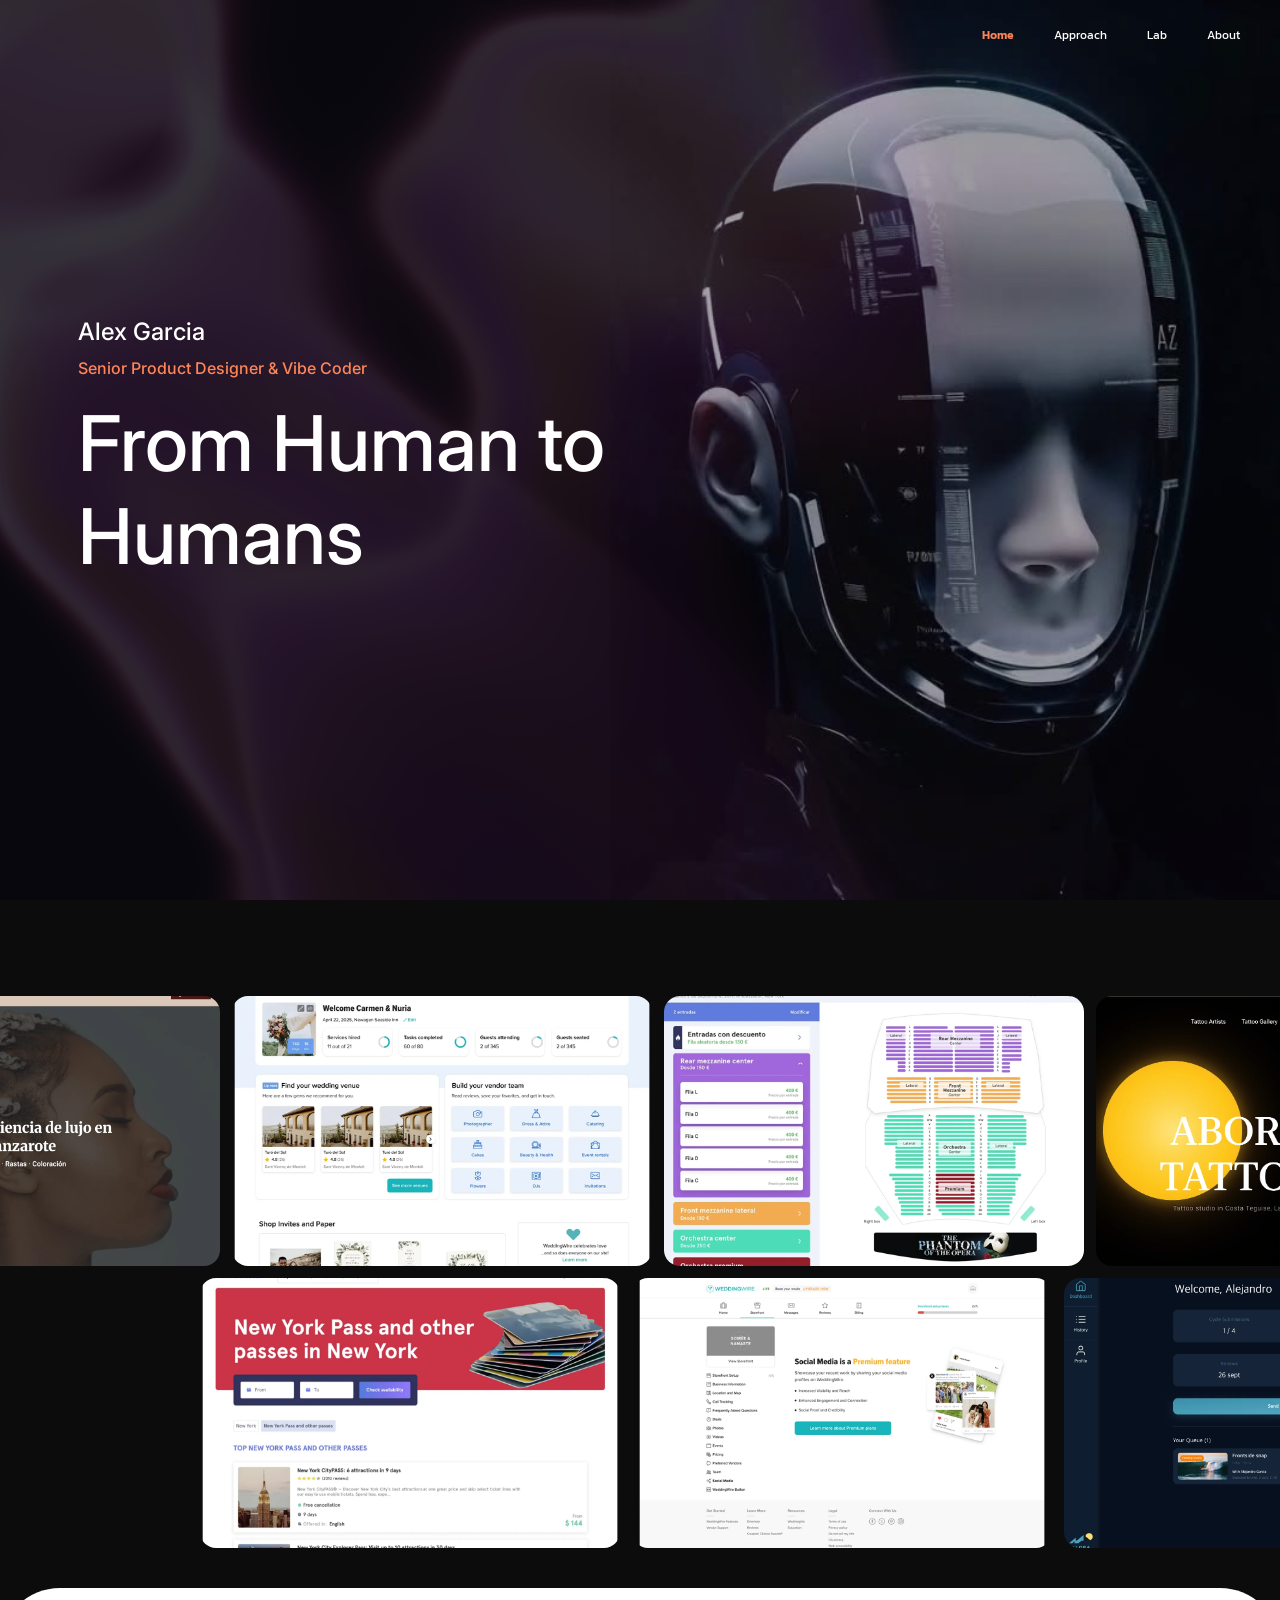
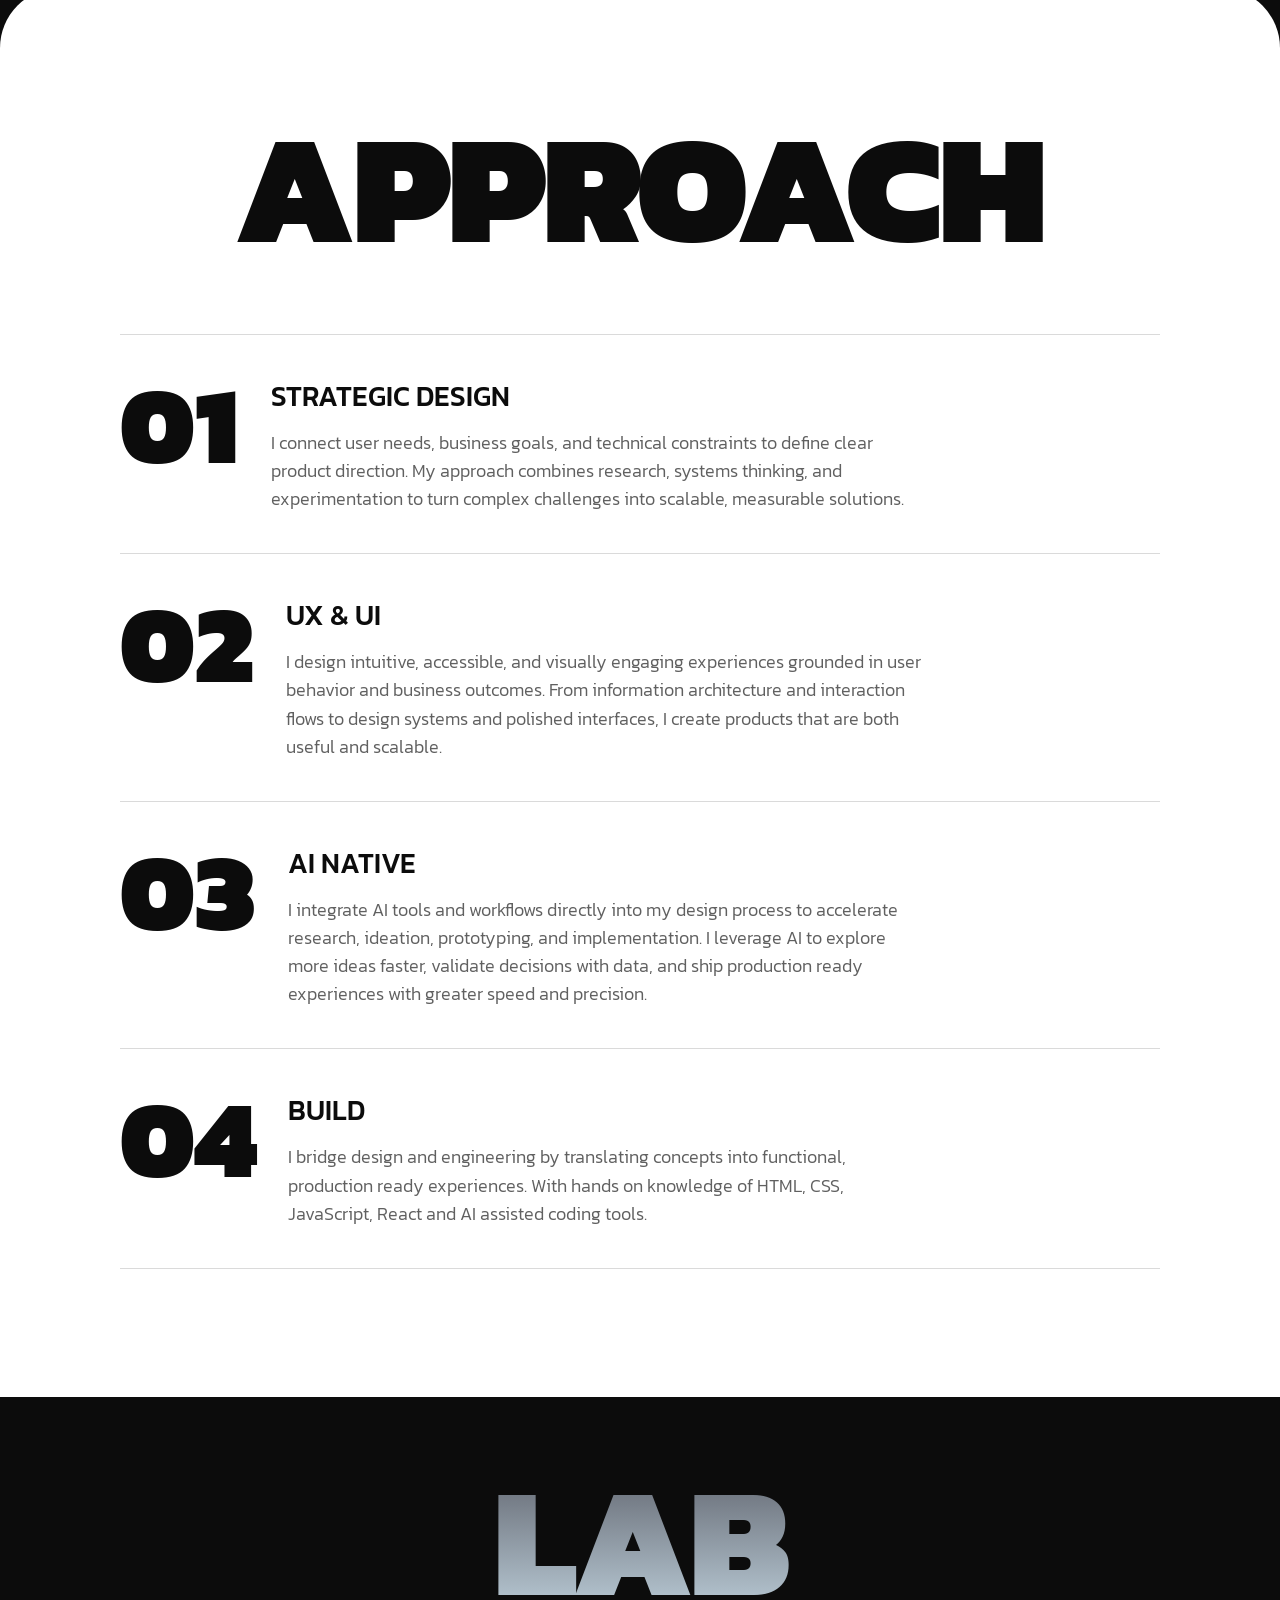
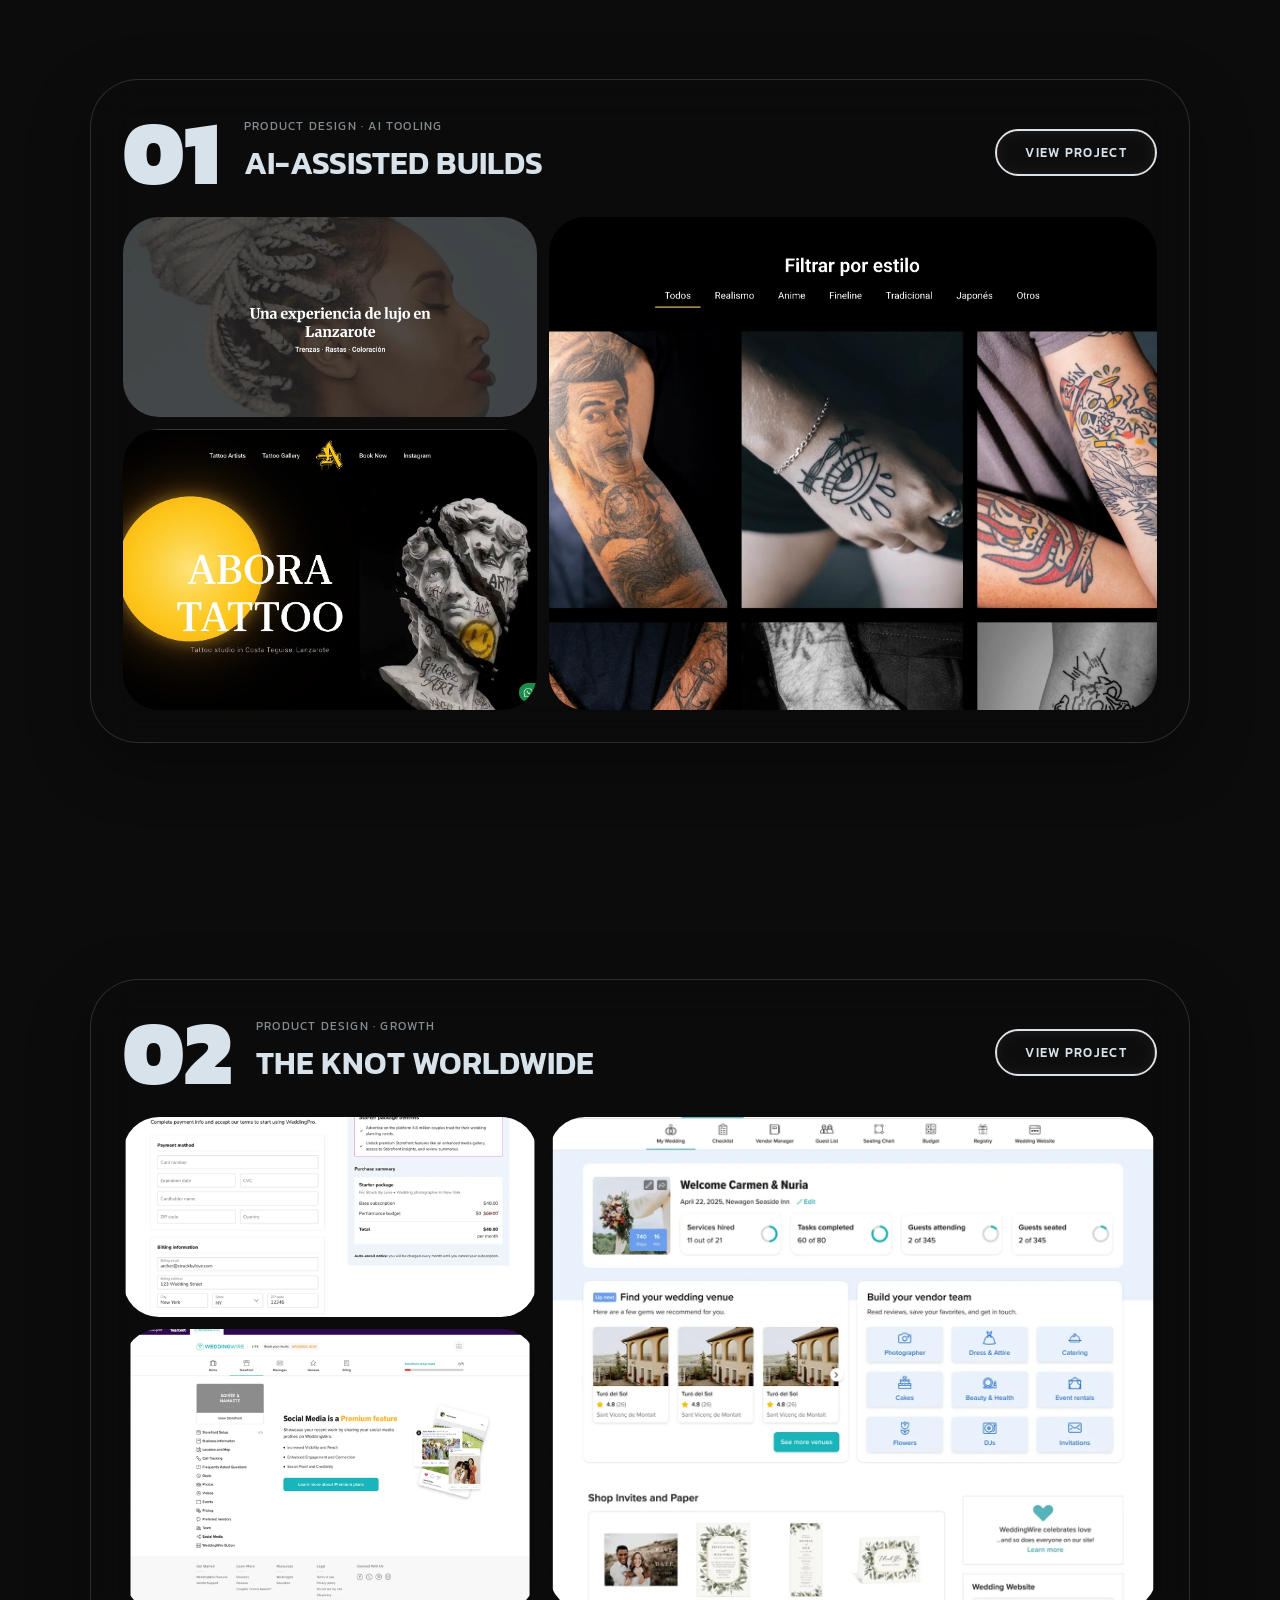
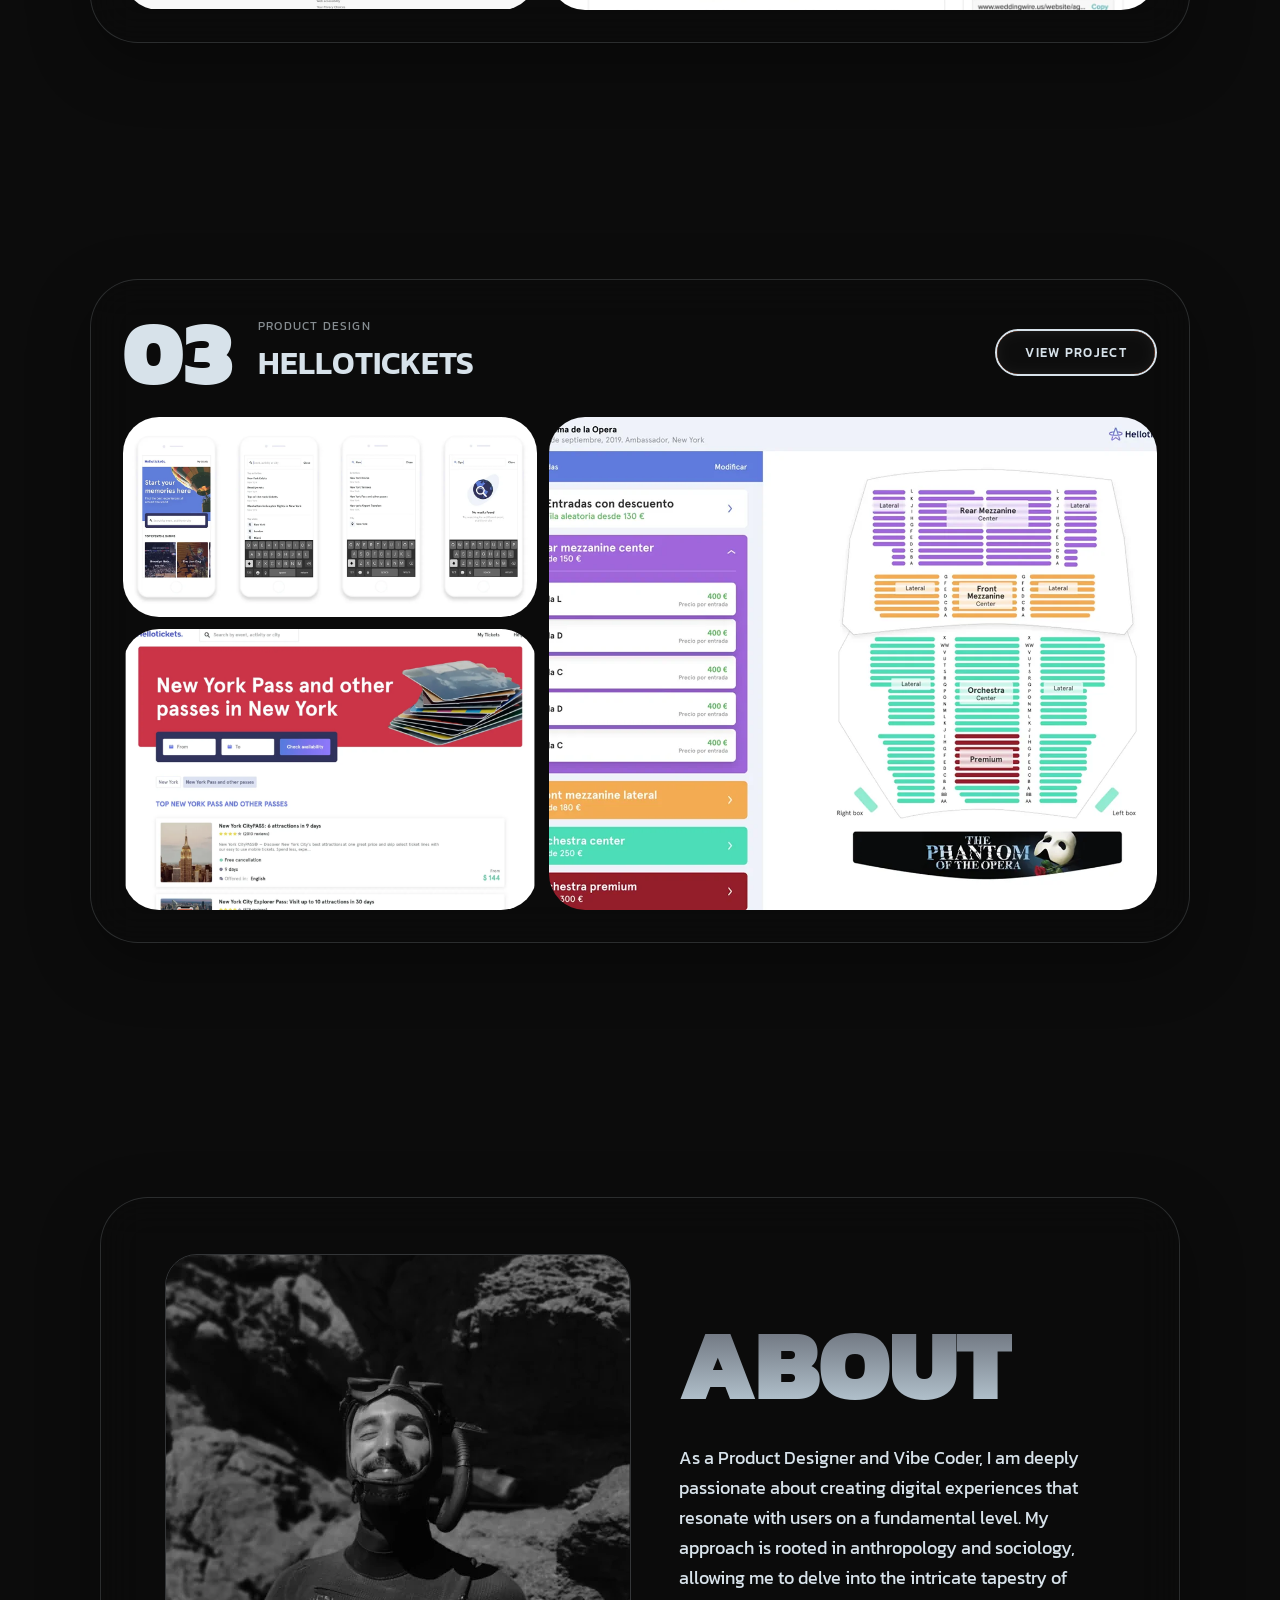
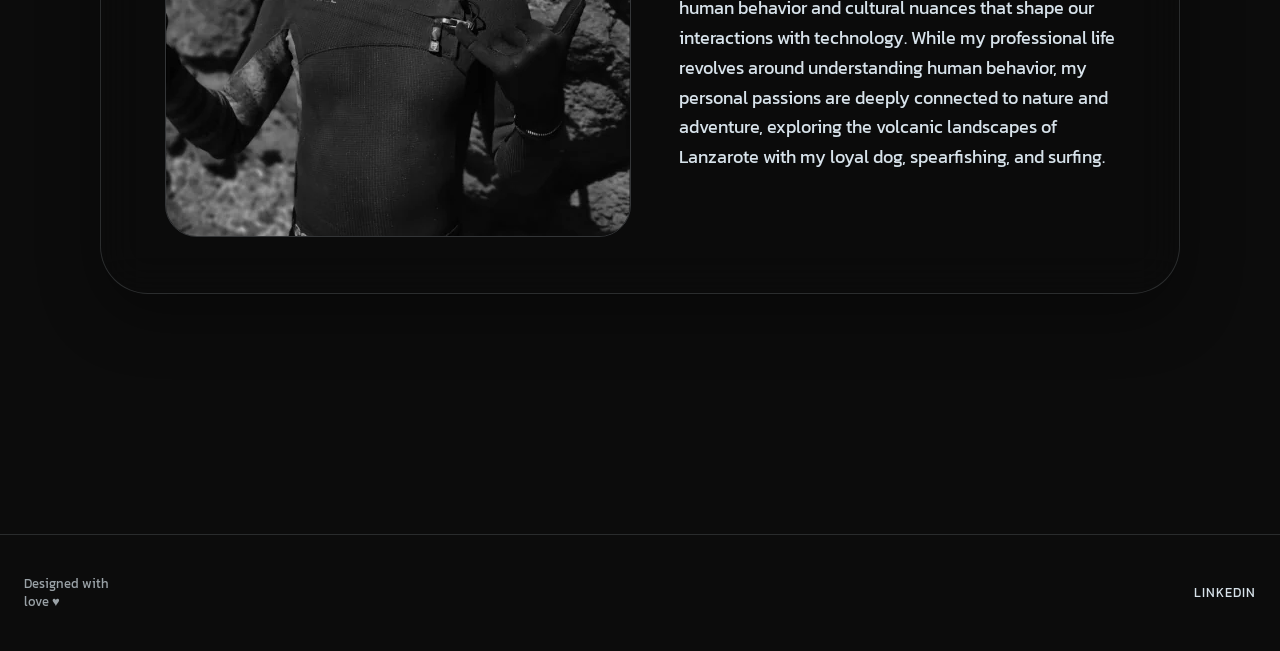
==== commit 2ba702dc: "Fix mobile responsive bugs: hero image overflow, missing viewport, nav touch targets - .pv-stack-col" ====
--- a/index.html
+++ b/index.html
@@ -1,6 +1,7 @@
 <html>
   <head>
     <meta charset="UTF-8">
+    <meta name="viewport" content="width=device-width, initial-scale=1">
     <title>Portfolio Alex</title>
     <link rel="icon" type="image/png" href="./img/favicon.png">
     <link rel="apple-touch-icon" href="./img/apple-touch-icon.png">
--- a/css/style.css
+++ b/css/style.css
@@ -49,6 +49,7 @@
   text-decoration: none;
   font-size: 12px;
   display: inline-block;
+  padding: 12px 0;
   transition: transform 0.2s ease;
 }
 
@@ -527,6 +528,7 @@
 @media (max-width: 700px) {
   .pv-stack-grid { flex-direction: column; }
   .pv-stack-col-1 { flex-direction: row; }
+  .pv-stack-col-1 img { width: 50%; min-width: 0; }
   .pv-stack-col-2 img { height: auto; min-height: 220px; }
 }
 
